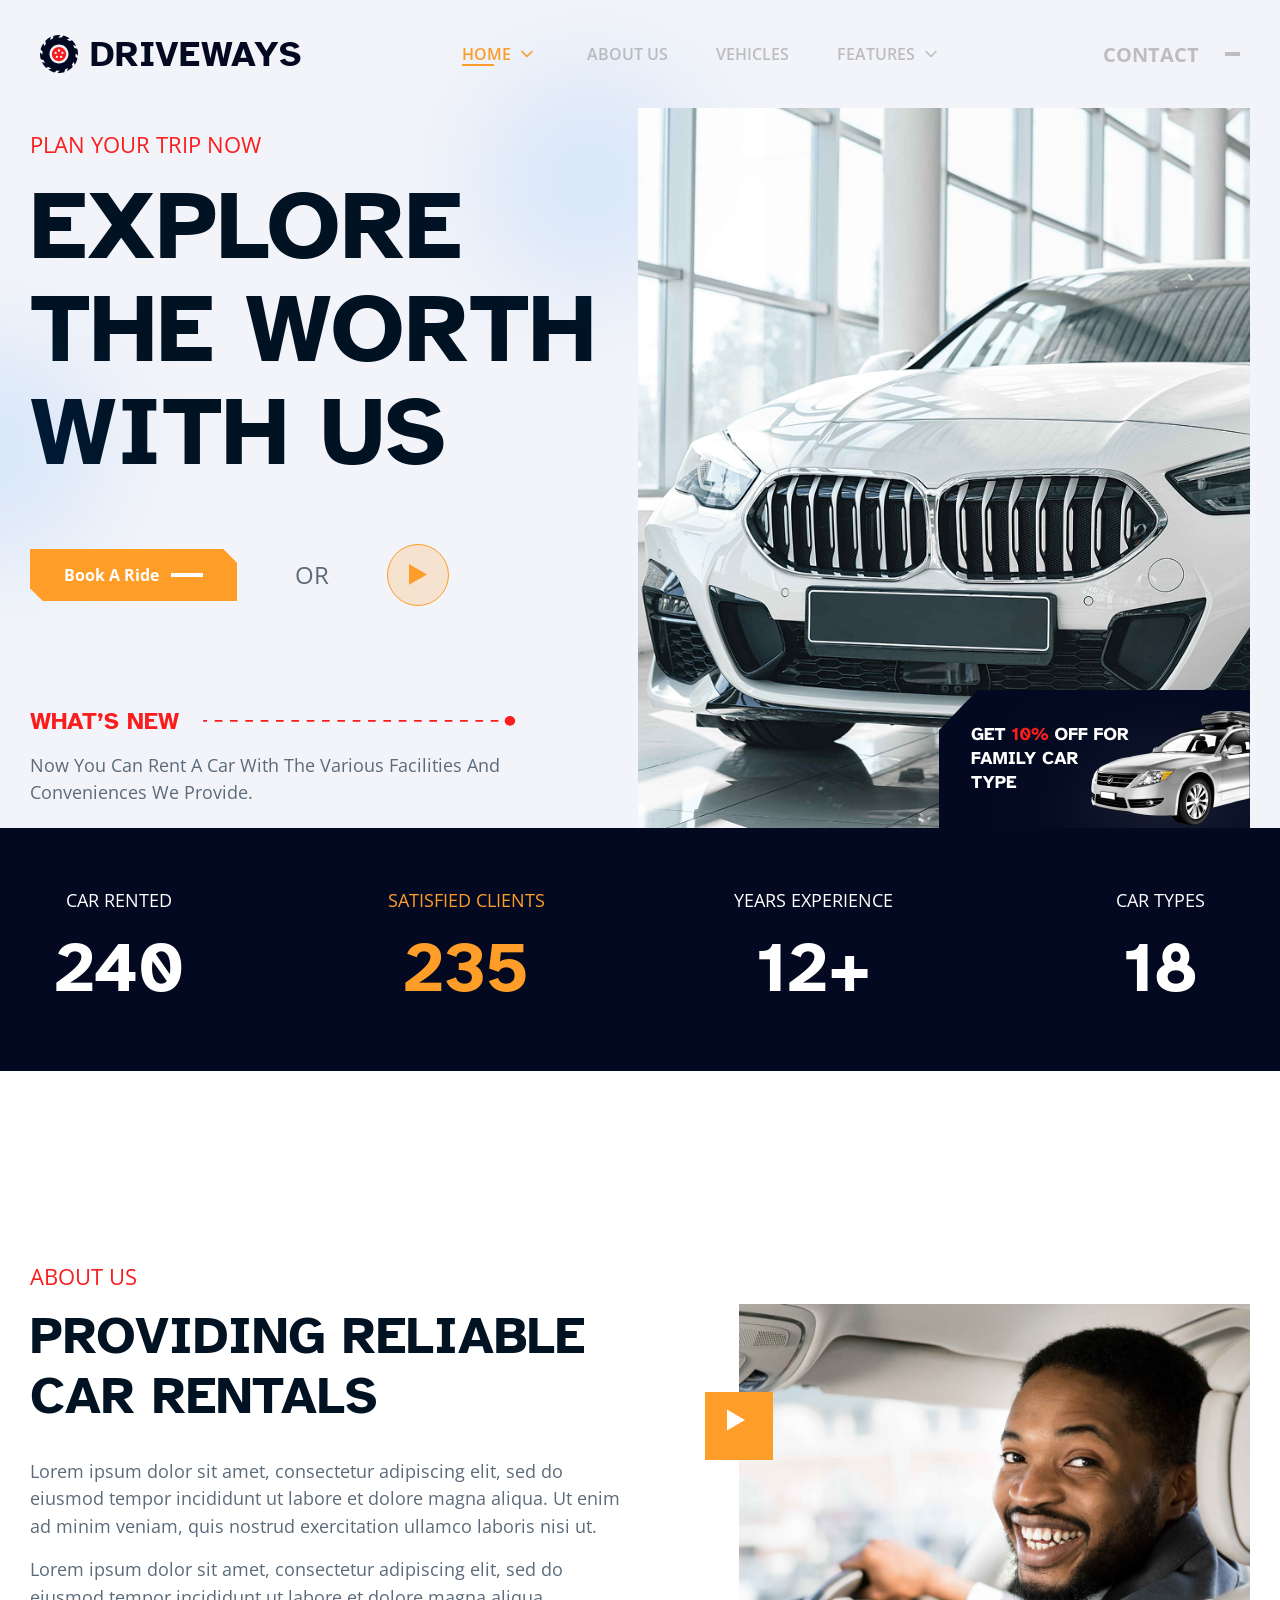
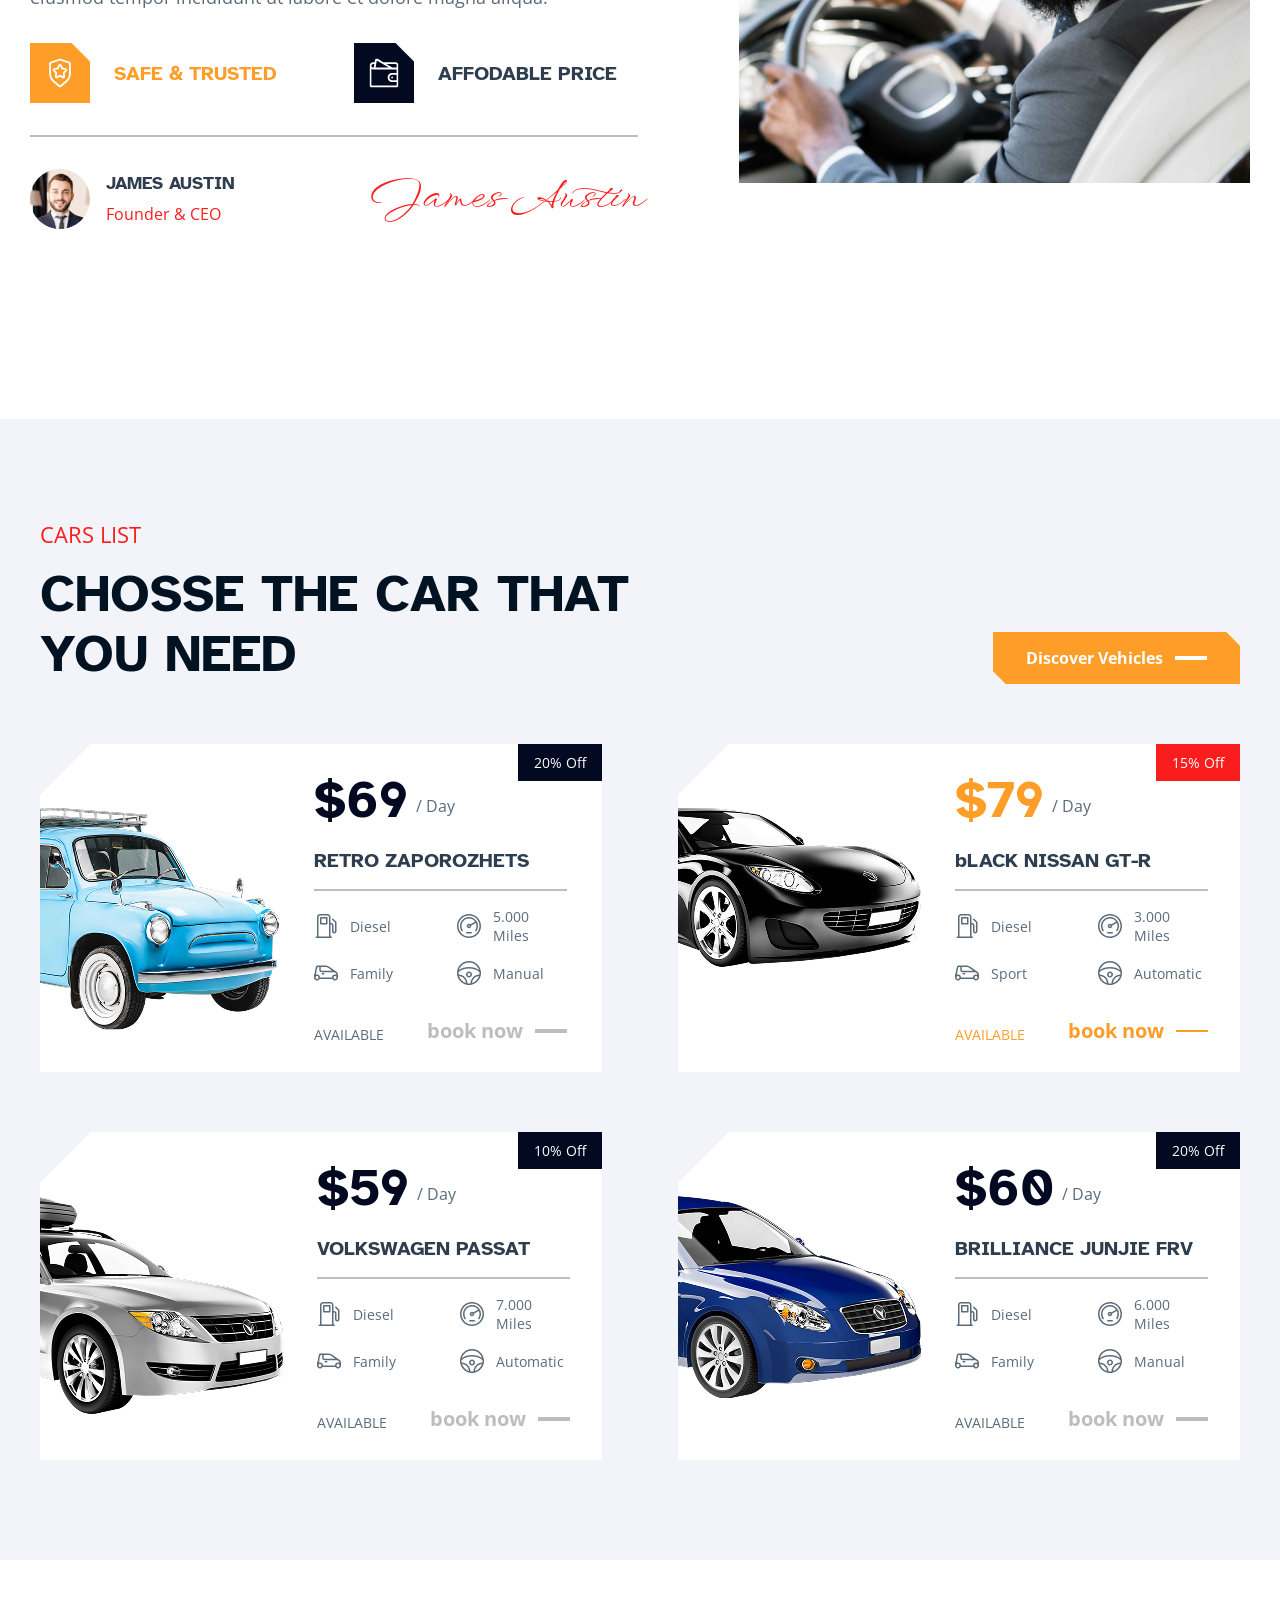
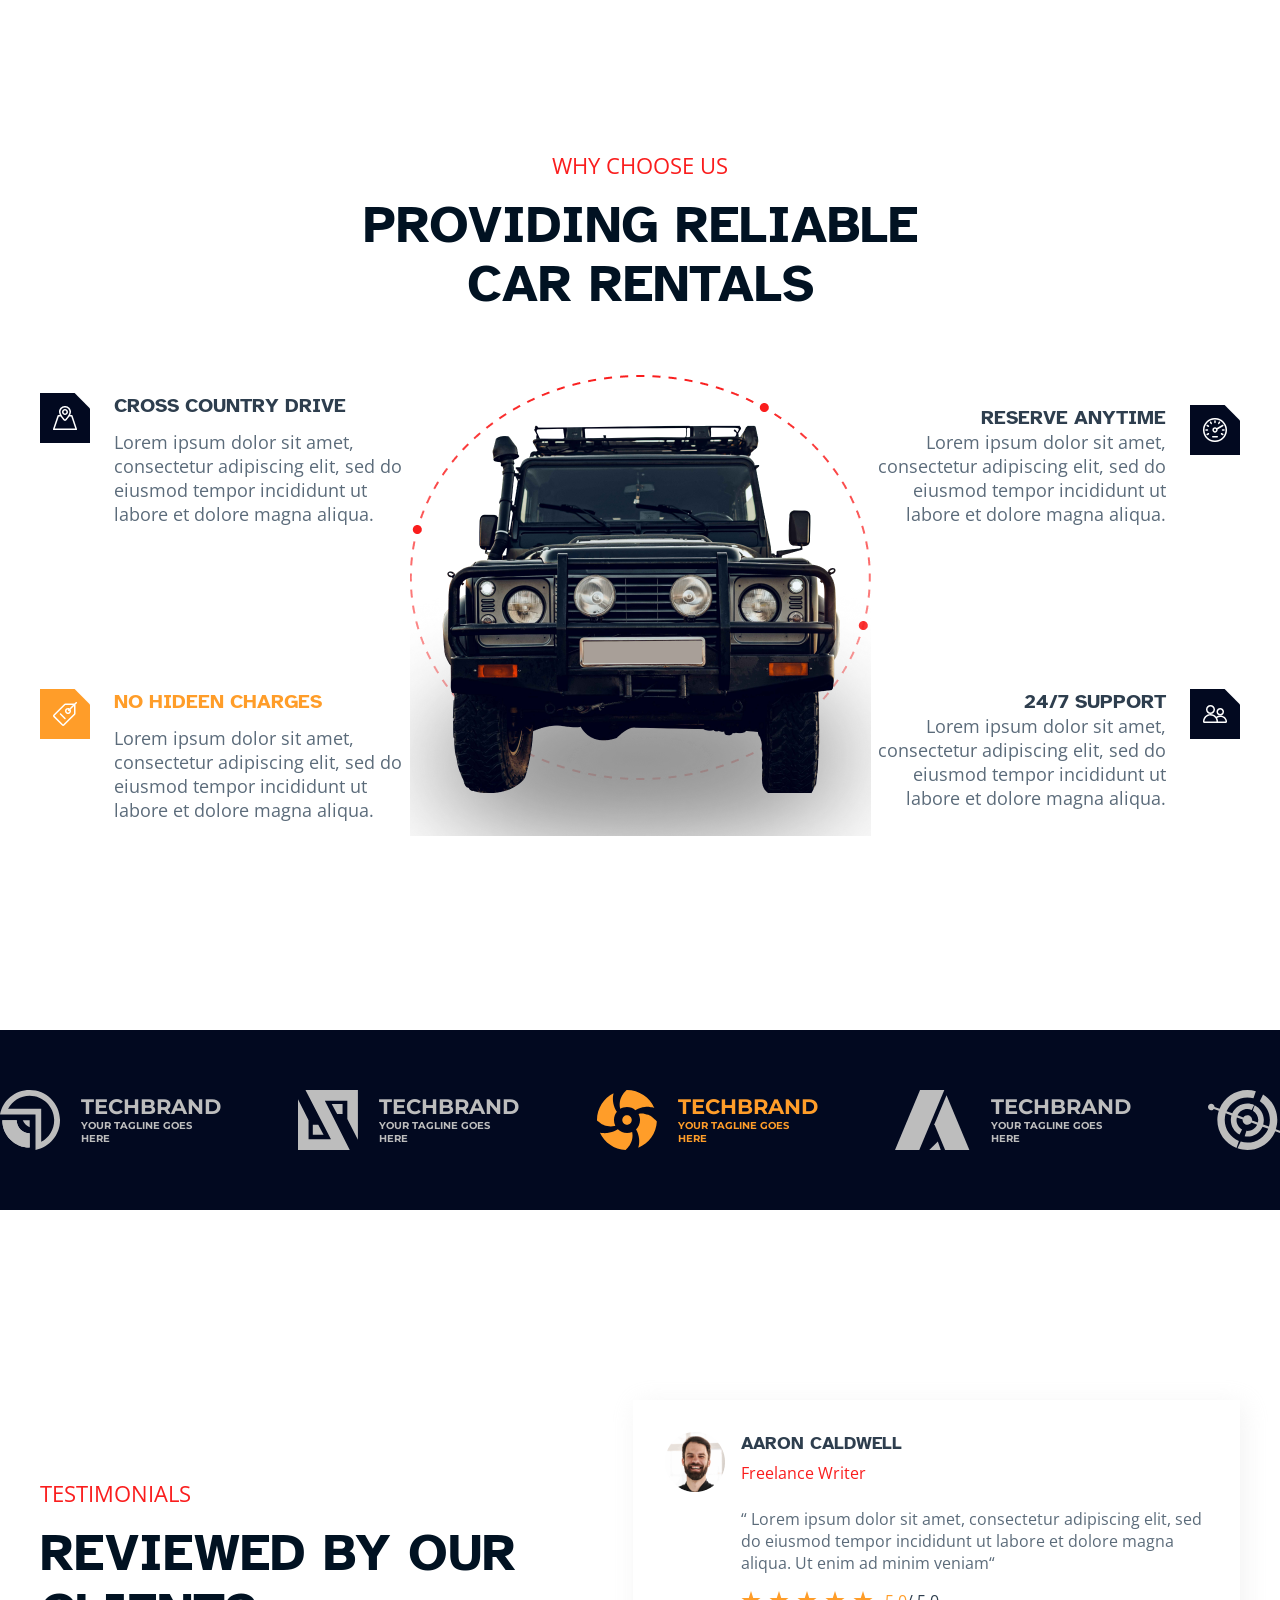
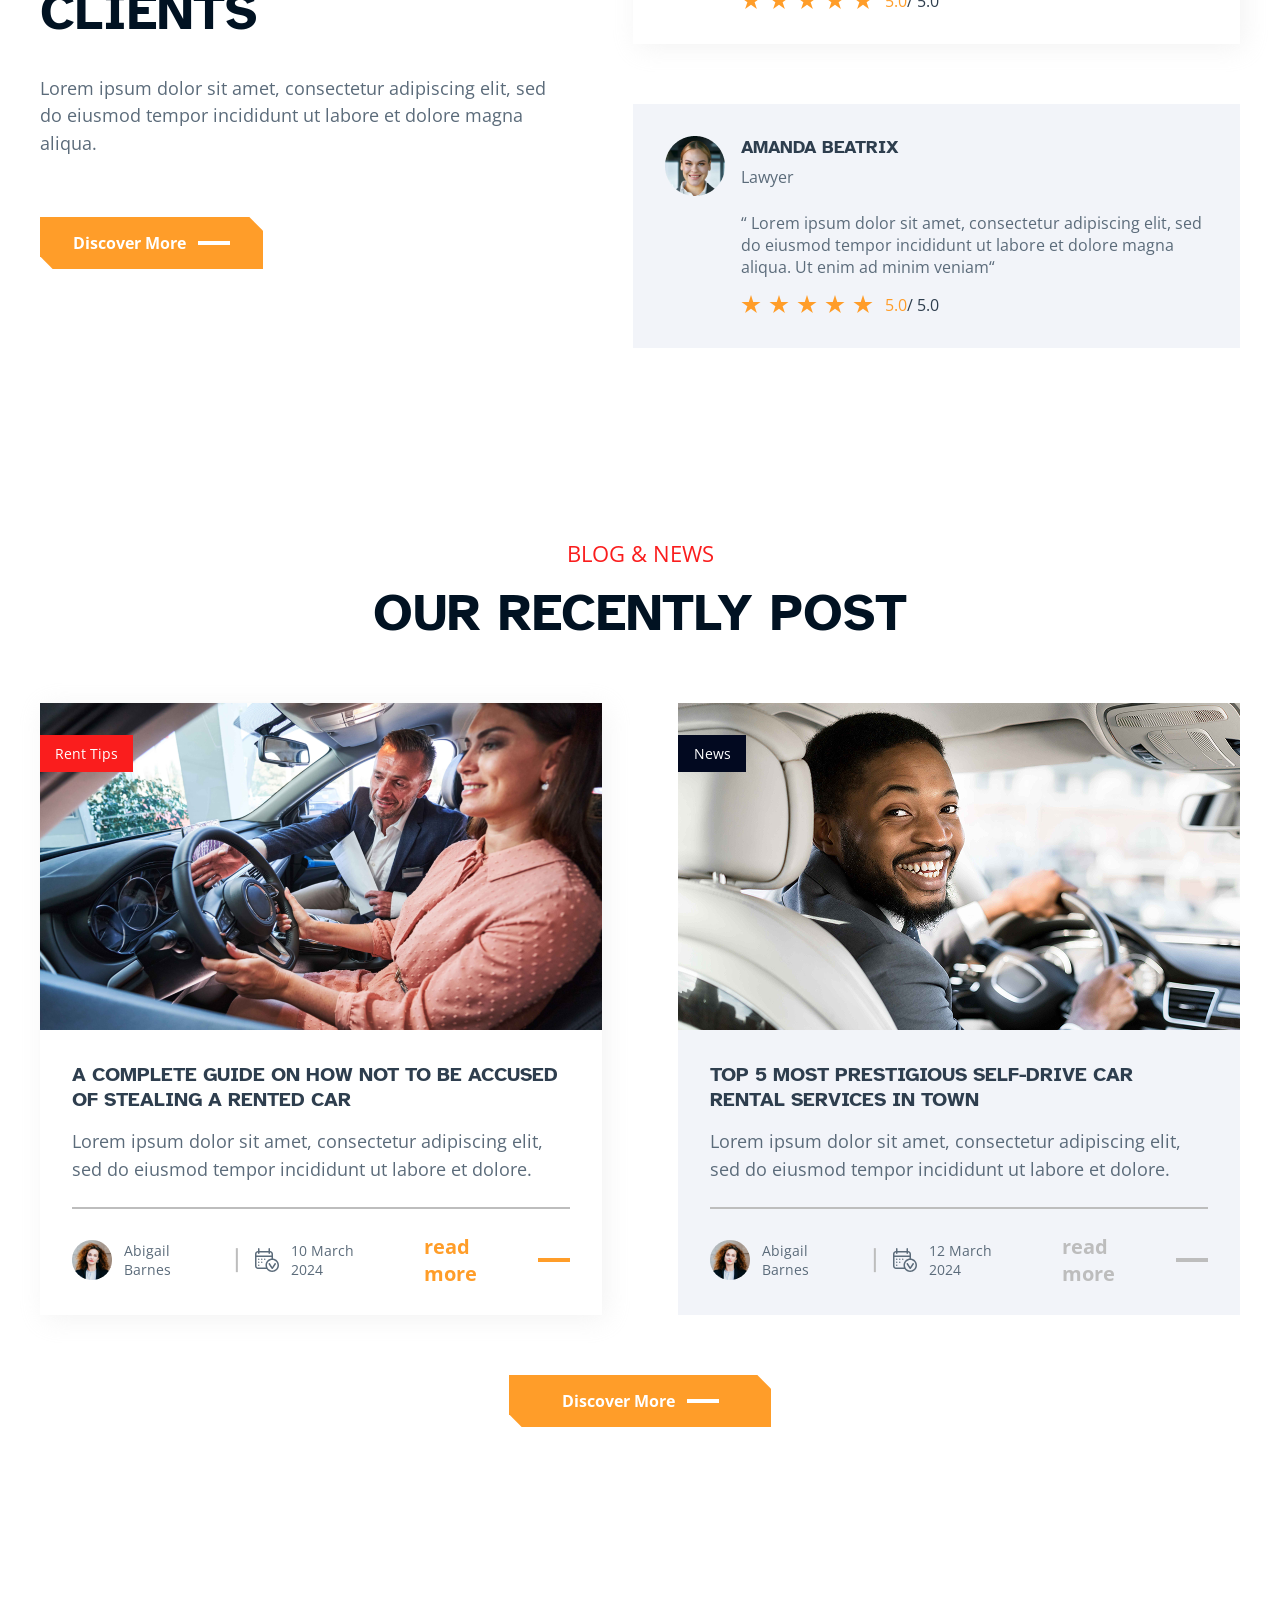
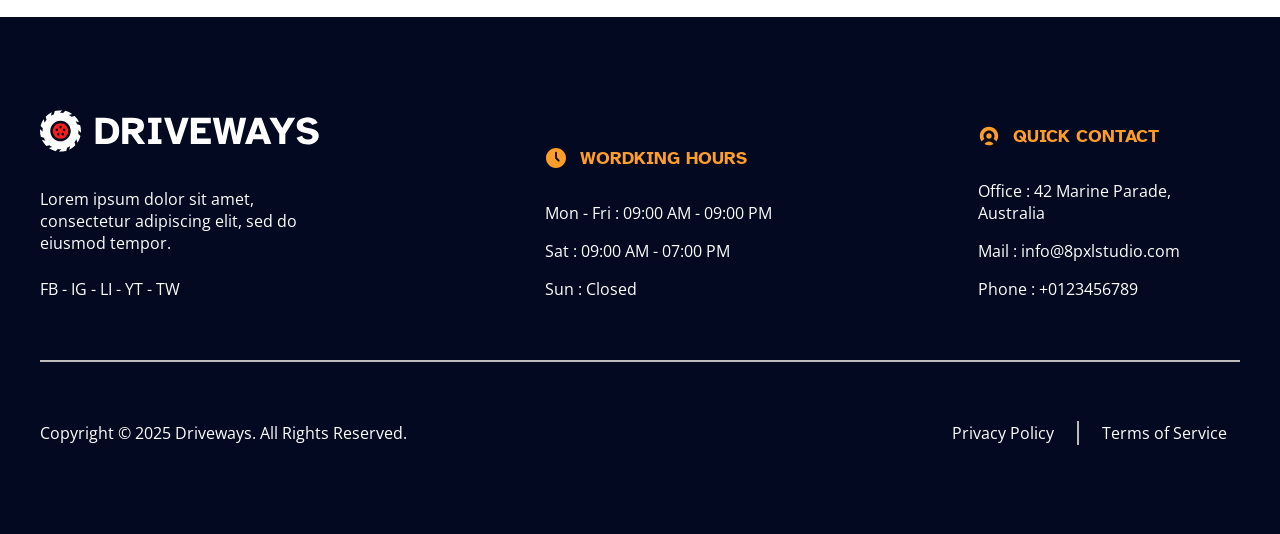
==== index.html @ 28611b96 "1" ====
<!DOCTYPE html>
<html lang="en">

<head>
  <meta charset="UTF-8" />
  <meta name="viewport" content="width=device-width, initial-scale=1.0" />
  <title>Document</title>
  <link rel="stylesheet" href="./style.css" />
  <link rel="preconnect" href="https://fonts.googleapis.com" />
  <link rel="preconnect" href="https://fonts.gstatic.com" crossorigin />
  <link
    href="https://fonts.googleapis.com/css2?family=Atkinson+Hyperlegible:ital,wght@0,400;0,700;1,400;1,700&display=swap"
    rel="stylesheet" />
  <link rel="preconnect" href="https://fonts.googleapis.com" />
  <link rel="preconnect" href="https://fonts.gstatic.com" crossorigin />
  <link href="https://fonts.googleapis.com/css2?family=Open+Sans:ital,wght@0,300..800;1,300..800&display=swap"
    rel="stylesheet" />
  <link rel="preconnect" href="https://fonts.googleapis.com" />
  <link rel="preconnect" href="https://fonts.gstatic.com" crossorigin />
  <link href="https://fonts.googleapis.com/css2?family=WindSong:wght@400;500&display=swap" rel="stylesheet" />
  <link rel="preconnect" href="https://fonts.googleapis.com" />
  <link rel="preconnect" href="https://fonts.gstatic.com" crossorigin />
  <link href="https://fonts.googleapis.com/css2?family=Montserrat:ital,wght@0,100..900;1,100..900&display=swap"
    rel="stylesheet" />
</head>

<body>
  <header>
    <div class="head">
      <img class="me" src="./accets/svg/Medium.svg" alt="" />
      <div class="head--logo">
        <img src="./accets/svg/wheel-color 2.svg" alt="" />
        <p>DRIVEWAYS</p>
      </div>
      <div class="head--home">
        <a href="">HOME <img src="./accets/svg/chevron-down.svg" alt="" />
          <hr>
        </a>
        <a href="">ABOUT US</a>
        <a href="">VEHICLES</a>
        <a href="">FEATURES <img src="./accets/svg/chevron-down(2).svg" alt="" /></a>
      </div>
      <img class="ham" src="./accets/svg/Hamburger Menu (1).svg" alt="" />
      <img class="ham1" src="./accets/svg/Hamburger Menu.svg" alt="" />
      <a class="contact" href="">CONTACT
        <hr />
      </a>
    </div>
    <div class="head--home2">
      <div class="homepage">
        <h1>HOME PAGE</h1>
        <ul>
          <li>HOME PAGE 01</li>
          <li>HOME PAGE 02</li>
        </ul>
      </div>
      <div>
        <h1>ABOUT US</h1>
      </div>
      <div>
        <h1>VEHICLES</h1>
      </div>
      <div>
        <h1>FEATURES</h1>
        <ul>
          <li>TESTIMONIALS</li>
          <li>OUR TEAM</li>
          <li>BLOG</li>
          <li>BLOG DETAIL</li>
          <li>404 PAGE</li>
        </ul>
      </div>
      <div class="btn">
        <div class="left">
          <div class="top"></div>
          <div class="bottom"></div>
        </div>
        <button>
          Contast Us
          <div></div>
        </button>
        <div class="right">
          <div class="top"></div>
          <div class="bottom"></div>
        </div>
      </div>
    </div>
  </header>
  <div class="section--1">
    <div class="section--1--box">
      <div class="section--1--left">
        <div class="b--1"></div>
        <div class="b--2"></div>
        <div class="left--1--above">
          <div class="above--1">
            <h3>PLAN YOUR TRIP NOW</h3>
            <h1>EXPLORE THE WORTH WITH US</h1>
          </div>
          <div class="above--2">
            <div class="btn">
              <div class="left">
                <div class="top"></div>
                <div class="bottom"></div>
              </div>
              <button>
                book a ride
                <div></div>
              </button>
              <div class="right">
                <div class="top"></div>
                <div class="bottom"></div>
              </div>
            </div>
            <p>OR</p>
            <a href=""><img src="./accets/svg/Polygon 2.svg" alt="" /></a>
          </div>
        </div>
        <div class="left--1--below">
          <h4>
            WHAT’S NEW
            <img class="lin" src="./accets/svg/Line 39.svg" alt="" />
            <img class="li" src="./accets/svg/Line 39 (1).svg" alt="" />
          </h4>
          <p>
            Now You Can Rent A Car With The Various Facilities And
            Conveniences We Provide.
          </p>
        </div>
      </div>
      <div class="section--1--right">
        <img src="./accets/img/Image (13).png" alt="" />
        <img src="./accets/img/radiator-grille-of-a-new-luxury-car-2023-11-27-05-23-14-utc 1.png" alt="" />
        <img src="./accets/img/Promo (3).png" alt="" />
      </div>
    </div>
  </div>
  <div class="section--2">
    <div class="section--1--box">
      <div class="section--2--letter">
        <p>CAR RENTED</p>
        <h2>240</h2>
      </div>
      <div class="section--2--letter">
        <p>SATISFIED CLIENTS</p>
        <h2>235</h2>
      </div>
      <div class="section--2--letter">
        <p>YEARS EXPERIENCE</p>
        <h2>12+</h2>
      </div>
      <div class="section--2--letter">
        <p>CAR TYPES</p>
        <h2>18</h2>
      </div>
    </div>
  </div>
  <div class="section--3">
    <div class="section--3--box">
      <div class="section--3--left">
        <div class="left--3--1">
          <p>ABOUT US</p>
          <h3>PROVIDING RELIABLE CAR RENTALS</h3>
        </div>
        <div class="left--3--2">
          <p>
            Lorem ipsum dolor sit amet, consectetur adipiscing elit, sed do
            eiusmod tempor incididunt ut labore et dolore magna aliqua. Ut
            enim ad minim veniam, quis nostrud exercitation ullamco laboris
            nisi ut.
          </p>
          <p>
            Lorem ipsum dolor sit amet, consectetur adipiscing elit, sed do
            eiusmod tempor incididunt ut labore et dolore magna aliqua.
          </p>
        </div>
        <div class="left--3--3">
          <div class="left--3--above">
            <div class="above--3 safe">
              <img src="./accets/svg/Icon (7).svg" alt="" />
              <p>SAFE & TRUSTED</p>
            </div>
            <div class="above--3 affo">
              <img src="./accets/svg/Icon (6).svg" alt="" />
              <p>AFFODABLE PRICE</p>
            </div>
          </div>
          <hr />
          <div class="left--3--below">
            <div class="below--3--left">
              <img src="./accets/img/Mask group (1).png" alt="" />
              <div class="below--3--box">
                <h5>JAMES AUSTIN</h5>
                <p>Founder & CEO</p>
              </div>
            </div>
            <p>James Austin</p>
          </div>
        </div>
      </div>
      <div class="section--3--right">
        <div class="right--3--box">
          <img src="./accets/svg/Play.svg" alt="" />
        </div>
        <img class="img--3--1" src="./accets/img/Image (14).png" alt="" />
        <img class="box--3--img" src="./accets/img/Image (2).png" alt="" />
      </div>
    </div>
  </div>
  <div class="section--4">
    <div class="section--4--box">
      <div class="section--4--letter">
        <div class="letter--4">
          <p>CARS LIST</p>
          <h3>CHOSSE THE CAR THAT YOU NEED</h3>
        </div>
        <div class="btn">
          <div class="left">
            <div class="top"></div>
            <div class="bottom"></div>
          </div>
          <button>
            Discover Vehicles
            <div></div>
          </button>
          <div class="right">
            <div class="top"></div>
            <div class="bottom"></div>
          </div>
        </div>
      </div>
      <div class="section--4--card">
        <div class="card--4">
          <div class="card--box">
            <p>20% Off</p>
          </div>
          <div class="card--4--left">
            <img src="./accets/img/blue-retro-car-isolated-on-white-2023-11-27-05-05-19-utc 3.png" alt="" />
          </div>
          <div class="card--4--right">
            <div class="right--4--box">
              <div class="right--4--1">
                <div class="right--4--mo">
                  <h2>$69</h2>
                  <p>/ Day</p>
                </div>
                <h5>RETRO ZAPOROZHETS</h5>
              </div>
              <hr />
              <div class="right--4--2">
                <p>
                  <img src="./accets/svg/gas-station-outlined.svg" alt="" />Diesel
                </p>
                <p>
                  <img src="./accets/svg/tachometer-outlined.svg" alt="" />5.000 Miles
                </p>
                <p>
                  <img src="./accets/svg/smartcar-outlined.svg" alt="" />Family
                </p>
                <p>
                  <img src="./accets/svg/hand-controls-outlined.svg" alt="" />Manual
                </p>
              </div>
            </div>
            <div class="right--4--let">
              <p>AVAILABLE</p>
              <h5>
                book now
                <hr />
              </h5>
            </div>
          </div>
          <div class="top-filter"></div>
        </div>
        <div class="card--4">
          <div class="card--box" style="background-color: #fa1d1d">
            <p style="color: #ffffff">15% Off</p>
          </div>
          <div class="card--4--left">
            <img src="./accets/img/sport-car-2023-11-27-05-02-16-utc 3.png" alt="" />
          </div>
          <div class="card--4--right">
            <div class="right--4--box">
              <div class="right--4--1">
                <div class="right--4--mo">
                  <h2 style="color: #ff9d29">$79</h2>
                  <p>/ Day</p>
                </div>
                <h5>bLACK NISSAN GT-R</h5>
              </div>
              <hr />
              <div class="right--4--2">
                <p>
                  <img src="./accets/svg/gas-station-outlined.svg" alt="" />Diesel
                </p>
                <p>
                  <img src="./accets/svg/tachometer-outlined.svg" alt="" />3.000 Miles
                </p>
                <p>
                  <img src="./accets/svg/smartcar-outlined.svg" alt="" />Sport
                </p>
                <p>
                  <img src="./accets/svg/hand-controls-outlined.svg" alt="" />Automatic
                </p>
              </div>
            </div>
            <div class="right--4--let">
              <p style="color: #ff9d29">AVAILABLE</p>
              <h5 style="color: #ff9d29">
                book now
                <hr style="border: 1px solid #ff9d29" />
              </h5>
            </div>
          </div>
          <div class="top-filter"></div>
        </div>
        <div class="card--4">
          <div class="card--box">
            <p>10% Off</p>
          </div>
          <div class="card--4--left">
            <img src="./accets/img/studio-shot-of-three-dimensional-white-sedan-famil-2023-11-27-05-12-14-utc 4.png"
              alt="" />
          </div>
          <div class="card--4--right">
            <div class="right--4--box">
              <div class="right--4--1">
                <div class="right--4--mo">
                  <h2>$59</h2>
                  <p>/ Day</p>
                </div>
                <h5>VOLKSWAGEN PASSAT</h5>
              </div>
              <hr />
              <div class="right--4--2">
                <p>
                  <img src="./accets/svg/gas-station-outlined.svg" alt="" />Diesel
                </p>
                <p>
                  <img src="./accets/svg/tachometer-outlined.svg" alt="" />7.000 Miles
                </p>
                <p>
                  <img src="./accets/svg/smartcar-outlined.svg" alt="" />Family
                </p>
                <p>
                  <img src="./accets/svg/hand-controls-outlined.svg" alt="" />Automatic
                </p>
              </div>
            </div>
            <div class="right--4--let">
              <p>AVAILABLE</p>
              <h5>
                book now
                <hr />
              </h5>
            </div>
          </div>
          <div class="top-filter"></div>
        </div>
        <div class="card--4">
          <div class="card--box">
            <p>20% Off</p>
          </div>
          <div class="card--4--left">
            <img src="./accets/img/blue-car-2023-11-27-04-55-53-utc 1.png" alt="" />
          </div>
          <div class="card--4--right">
            <div class="right--4--box">
              <div class="right--4--1">
                <div class="right--4--mo">
                  <h2>$60</h2>
                  <p>/ Day</p>
                </div>
                <h5>BRILLIANCE JUNJIE FRV</h5>
              </div>
              <hr />
              <div class="right--4--2">
                <p>
                  <img src="./accets/svg/gas-station-outlined.svg" alt="" />Diesel
                </p>
                <p>
                  <img src="./accets/svg/tachometer-outlined.svg" alt="" />6.000 Miles
                </p>
                <p>
                  <img src="./accets/svg/smartcar-outlined.svg" alt="" />Family
                </p>
                <p>
                  <img src="./accets/svg/hand-controls-outlined.svg" alt="" />Manual
                </p>
              </div>
            </div>
            <div class="right--4--let">
              <p>AVAILABLE</p>
              <h5>
                book now
                <hr />
              </h5>
            </div>
          </div>
          <div class="top-filter"></div>
        </div>

      </div>
    </div>
  </div>
  <div class="section--5">
    <div class="section--5--box">
      <div class="section--5--letter">
        <h4>WHY CHOOSE US</h4>
        <h3>PROVIDING RELIABLE CAR RENTALS</h3>
      </div>
      <div class="section--5--content">
        <div class="section--5--left">
          <div class="left--5--1">
            <img src="./accets/svg/Icon (8).svg" alt="" />
            <div class="left--5--letter">
              <h5>CROSS COUNTRY DRIVE</h5>
              <p>
                Lorem ipsum dolor sit amet, consectetur adipiscing elit, sed
                do eiusmod tempor incididunt ut labore et dolore magna aliqua.
              </p>
            </div>
          </div>
          <div class="left--5--2">
            <img src="./accets/svg/Icon (9).svg" alt="" />
            <div class="left--5--letter">
              <h5>NO HIDEEN CHARGES</h5>
              <p>
                Lorem ipsum dolor sit amet, consectetur adipiscing elit, sed
                do eiusmod tempor incididunt ut labore et dolore magna aliqua.
              </p>
            </div>
          </div>
        </div>
        <div class="section--5--img">
          <img src="./accets/img/Image (9).png" alt="" />
        </div>
        <div class="section--5--right">
          <div class="right--5--1">
            <div class="left--5--letter">
              <h5>RESERVE ANYTIME</h5>
              <p>
                Lorem ipsum dolor sit amet, consectetur adipiscing elit, sed
                do eiusmod tempor incididunt ut labore et dolore magna aliqua.
              </p>
            </div>
            <img src="./accets/svg/Icon (10).svg" alt="" />
          </div>
          <div class="right--5--2">
            <div class="left--5--letter">
              <h5>24/7 SUPPORT</h5>
              <p>
                Lorem ipsum dolor sit amet, consectetur adipiscing elit, sed
                do eiusmod tempor incididunt ut labore et dolore magna aliqua.
              </p>
            </div>
            <img src="./accets/svg/Icon (11).svg" alt="" />
          </div>
        </div>
      </div>
    </div>
  </div>
  <div class="section--6">
    <div class="section--6--box">
      <div class="box--6--letter">
        <img src="./accets/svg/XMLID_64_.svg" alt="" />
        <div class="letter--6">
          <h5>TECHBRAND</h5>
          <p>YOUR TAGLINE GOES HERE</p>
        </div>
      </div>
      <div class="box--6--letter">
        <img src="./accets/svg/XMLID_82_.svg" alt="" />
        <div class="letter--6">
          <h5>TECHBRAND</h5>
          <p>YOUR TAGLINE GOES HERE</p>
        </div>
      </div>
      <div class="box--6--letter">
        <img src="./accets/svg/XMLID_32_.svg" alt="" />
        <div class="letter--6">
          <h5 style="color: #ff9d29">TECHBRAND</h5>
          <p style="color: #ff9d29">YOUR TAGLINE GOES HERE</p>
        </div>
      </div>
      <div class="box--6--letter">
        <img src="./accets/svg/XMLID_9_.svg" alt="" />
        <div class="letter--6">
          <h5>TECHBRAND</h5>
          <p>YOUR TAGLINE GOES HERE</p>
        </div>
      </div>
      <div class="box--6--letter">
        <img src="./accets/svg/XMLID_48_.svg" alt="" />
        <div class="letter--6">
          <h5>TECHBRAND</h5>
          <p>YOUR TAGLINE GOES HERE</p>
        </div>
      </div>
    </div>
  </div>
  <div class="section--7">
    <div class="section--7--box">
      <div class="section--7--left">
        <div class="left--7--letter">
          <div class="left--7--1">
            <h5>TESTIMONIALS</h5>
            <h1>REVIEWED BY OUR CLIENTS</h1>
          </div>
          <p>
            Lorem ipsum dolor sit amet, consectetur adipiscing elit, sed do
            eiusmod tempor incididunt ut labore et dolore magna aliqua.
          </p>
        </div>
        <div class="btn">
          <div class="left">
            <div class="top"></div>
            <div class="bottom"></div>
          </div>
          <button>
            Discover more
            <div></div>
          </button>
          <div class="right">
            <div class="top"></div>
            <div class="bottom"></div>
          </div>
        </div>
      </div>
      <div class="section--7--right">
        <div class="right--7--box">
          <div class="box--7--1">
            <img src="./accets/img/Mask group (2).png" alt="" />
            <div class="box--7--letter">
              <h4>AARON CALDWELL</h4>
              <h5>Freelance Writer</h5>
            </div>
          </div>
          <div class="box--7--2">
            <p>
              “ Lorem ipsum dolor sit amet, consectetur adipiscing elit, sed
              do eiusmod tempor incididunt ut labore et dolore magna aliqua.
              Ut enim ad minim veniam“
            </p>
            <div class="box--7--so">
              <img src="./accets/svg/Stars.svg" alt="" />
              <p>5.0</p>
              <p>/ 5.0</p>
            </div>
          </div>
        </div>
        <div class="right--7--box">
          <div class="box--7--1">
            <img src="./accets/img/Image (10).png" alt="" />
            <div class="box--7--letter">
              <h4>AMANDA BEATRIX</h4>
              <h5 style="color: #5b6b7a">Lawyer</h5>
            </div>
          </div>
          <div class="box--7--2">
            <p>
              “ Lorem ipsum dolor sit amet, consectetur adipiscing elit, sed
              do eiusmod tempor incididunt ut labore et dolore magna aliqua.
              Ut enim ad minim veniam“
            </p>
            <div class="box--7--so">
              <img src="./accets/svg/Stars.svg" alt="" />
              <p>5.0</p>
              <p>/ 5.0</p>
            </div>
          </div>
        </div>
      </div>
    </div>
  </div>
  <div class="section--8">
    <div class="section--8--box">
      <div class="section--8--letter">
        <h4>BLOG & NEWS</h4>
        <h3>OUR RECENTLY POST</h3>
      </div>
      <div class="section--8--content">
        <div class="content--8">
          <div class="content--8--box">
            <p>Rent Tips</p>
          </div>
          <img class="content--8--im" src="./accets/img/Mask group (4).png" alt="" />
          <img class="content--8--img" src="./accets/img/Mask group (3).png" alt="" />
          <div class="content--8--letter">
            <div class="letter--8--1">
              <h5>
                A COMPLETE GUIDE ON HOW NOT TO BE ACCUSED OF STEALING A RENTED
                CAR
              </h5>
              <p>
                Lorem ipsum dolor sit amet, consectetur adipiscing elit, sed
                do eiusmod tempor incididunt ut labore et dolore.
              </p>
            </div>
            <hr />
            <div class="letter--8--2">
              <div class="left--8--box">
                <p>
                  <img src="./accets/img/Image (11).png" alt="" />Abigail
                  Barnes
                </p>
                <hr />
                <p>
                  <img src="./accets/svg/confirm-booking-outlined.svg" alt="" />10 March 2024
                </p>
              </div>
              <h5>
                read more
                <hr class="read" />
              </h5>
            </div>
          </div>
        </div>
        <div class="content--8">
          <div class="content--8--box">
            <p>News</p>
          </div>
          <img class="content--8--im" src="./accets/img/Image (15).png" alt="" />
          <img class="content--8--img"
            src="./accets/img/young-afro-businessman-at-driver-39-s-seat-smilin-2023-11-27-05-28-59-utc 2.png" alt="" />
          <div class="content--8--letter">
            <div class="letter--8--1">
              <h5>
                TOP 5 MOST PRESTIGIOUS SELF-DRIVE CAR RENTAL SERVICES IN TOWN
              </h5>
              <p>
                Lorem ipsum dolor sit amet, consectetur adipiscing elit, sed
                do eiusmod tempor incididunt ut labore et dolore.
              </p>
            </div>
            <hr />
            <div class="letter--8--2">
              <div class="left--8--box">
                <p>
                  <img src="./accets/img/Image (11).png" alt="" />Abigail
                  Barnes
                </p>
                <hr />
                <p>
                  <img src="./accets/svg/confirm-booking-outlined.svg" alt="" />12 March 2024
                </p>
              </div>
              <h5 style="color: #bdbdbd">
                read more
                <hr class="read" style="border: 2px solid #bdbdbd" />
              </h5>
            </div>
          </div>
        </div>
      </div>
      <div class="btn">
        <div class="left">
          <div class="top"></div>
          <div class="bottom"></div>
        </div>
        <button>
          Discover more
          <div></div>
        </button>
        <div class="right">
          <div class="top"></div>
          <div class="bottom"></div>
        </div>
      </div>
    </div>
  </div>
  <footer>
    <div class="foot--box">
      <div class="foot--box--1">
        <div class="foot--box--a">
          <img src="./accets/svg/Large.svg" alt="" />
          <p>
            Lorem ipsum dolor sit amet, consectetur adipiscing elit, sed do
            eiusmod tempor.
          </p>
          <p>FB - IG - LI - YT - TW</p>
        </div>
        <div class="foot--box--b">
          <h3><img src="./accets/svg/Hours.svg" alt="" />WORDKING HOURS</h3>
          <div class="foot--b">
            <p>Mon - Fri : 09:00 AM - 09:00 PM</p>
            <p>Sat : 09:00 AM - 07:00 PM</p>
            <p>Sun : Closed</p>
          </div>
        </div>
        <div class="foot--box--b" style="width: 100%; max-width: 263px">
          <h3><img src="./accets/svg/Person.svg" alt="" />QUICK CONTACT</h3>
          <div class="foot--b">
            <p>Office : 42 Marine Parade, Australia</p>
            <p>Mail : info@8pxlstudio.com</p>
            <p>Phone : +0123456789</p>
          </div>
        </div>
      </div>
      <hr />
      <div class="foot--box--2">
        <p>Copyright © 2025 Driveways. All Rights Reserved.</p>
        <div class="foot--2--box">
          <p>Privacy Policy</p>
          <hr />
          <p>Terms of Service</p>
        </div>
      </div>
    </div>
  </footer>
  <script>
    const menuBtn1 = document.querySelector(".ham");
    const menuBtn2 = document.querySelector(".ham1");
    const head = document.querySelector(".head");

    menuBtn1.addEventListener("click", function () {
      document.querySelector(".head--home2").classList.add("active");
      document.querySelector("header").classList.add("opened");
    });

    menuBtn2.addEventListener("click", function () {
      document.querySelector(".head--home2").classList.remove("active");
      document.querySelector("header").classList.remove("opened");
    });
  </script>
</body>

</html>
---- style.css ----
* {
    margin: 0;
    padding: 0;
    box-sizing: border-box;
}

body {
    header {
        width: 100%;
        align-items: center;
        display: flex;
        padding: 32px 30px;
        background-color: #f2f4f9;

        .head {
            max-width: 1200px;
            width: 100%;
            margin: auto;
            display: flex;
            align-items: center;
            justify-content: space-between;

            .me {
                display: none;
            }

            .head--logo {
                display: flex;
                align-items: center;
                gap: 12px;

                img {
                    width: 38px;
                    height: 38px;
                }

                p {
                    font-family: 'Atkinson Hyperlegible';
                    font-weight: 700;
                    font-size: 36px;
                    color: #020920;
                }
            }

            .head--home {
                display: flex;
                align-items: center;
                gap: 48px;

                a {
                    text-decoration: none;
                    color: #BDBDBD;
                    font-family: 'Open Sans';
                    font-weight: 600;
                    font-size: 16px;
                }

                a:nth-of-type(1) {
                    color: #FF9D29;
                    display: flex;
                    align-items: center;
                    gap: 4px;
                    position: relative;
                    bottom: 0;

                    hr {
                        position: absolute;
                        width: 32px;
                        bottom: 0;
                        border: 0.1px solid #FF9D29;
                    }
                }

                a:nth-of-type(4) {
                    display: flex;
                    align-items: center;
                    gap: 4px;
                }


            }

            .ham {
                display: none;
            }

            .displayNone {
                display: none;
            }

            .displayBlock {
                display: block;
            }

            .ham1 {
                display: none;
            }

            .contact {
                font-family: 'Open Sans';
                font-weight: 700;
                font-size: 20px;
                color: #BDBDBD;
                text-decoration: none;
                display: flex;
                max-width: 137px;
                width: 100%;
                align-items: center;

                hr {
                    border: 2px solid #BDBDBD;
                    width: 16px;
                    height: 0px;
                    margin-left: 26px;
                }
            }

        }

        .head--home2 {
            flex-wrap: wrap;
            gap: 60px;
            display: none;
            max-width: 624px;
            width: 100%;
            margin: 96px auto 0 auto;

            .homepage {
                h1 {
                    font-family: 'Atkinson Hyperlegible';
                    font-style: normal;
                    font-weight: 700;
                    font-size: 24px;
                    line-height: 125%;
                    text-transform: uppercase;
                    color: #FA1D1D;
                }

                ul {
                    li:last-child {
                        color: #FF9D29;


                    }
                }
            }

            div {
                width: 100%;

                h1 {
                    font-family: 'Atkinson Hyperlegible';
                    font-style: normal;
                    font-weight: 700;
                    font-size: 24px;
                    line-height: 125%;
                    text-transform: uppercase;
                    color: #BDBDBD;
                    margin-bottom: 24px;
                }

                ul {
                    list-style: none;
                    display: flex;
                    flex-wrap: wrap;
                    gap: 32px;

                    li {
                        width: 100%;
                        font-family: 'Open Sans';
                        font-style: normal;
                        font-weight: 600;
                        font-size: 18px;
                        line-height: 121%;
                        text-transform: uppercase;
                        color: #BDBDBD;
                    }
                }
            }

            .btn {
                display: flex;
                overflow: hidden;

                .left {
                    width: 23px;
                    position: relative;

                    .top {
                        height: calc(100% - 23px);
                        background: #FF9D29;
                    }

                    .bottom {
                        width: 50px;
                        height: 50px;
                        background: #FF9D29;
                        position: absolute;
                        translate: 0 37px;
                        rotate: 45deg;
                        bottom: 43px;
                    }
                }

                button {
                    margin: auto;
                    display: flex;
                    align-items: center;
                    justify-content: center;
                    gap: 12px;
                    font-family: 'Open Sans';
                    font-style: normal;
                    font-weight: 700;
                    font-size: 20px;
                    line-height: 27px;
                    text-align: center;
                    text-transform: capitalize;
                    color: #FFFFFF;
                    width: 100%;
                    height: 67px;
                    background: #FF9D29;
                    border: none;
                    position: relative;
                    z-index: 2;

                    div {
                        width: 32px;
                        height: 0px;
                        border: 2px solid #FFFFFF;
                    }
                }

                .right {
                    width: 23px;
                    position: relative;

                    .top {
                        position: absolute;
                        height: 50px;
                        width: 50px;
                        background: #FF9D29;
                        rotate: 45deg;
                        translate: -25px 10px;
                        top: 0;
                    }

                    .bottom {
                        margin-top: 23px;
                        height: calc(100% - 23px);
                        background: #FF9D29;
                    }
                }
            }
        }
    }

    .section--1 {
        width: 100%;
        background-color: #f2f4f9;
        padding-inline: 30px;

        .section--1--box {
            max-width: 1440px;
            width: 100%;
            margin: auto;
            display: flex;
            align-items: center;
            justify-content: flex-end;
            gap: 15px;

            .section--1--left {
                max-width: 593px;
                width: 100%;
                display: flex;
                flex-direction: column;
                gap: 100px;

                .b--1 {

                    width: 90px;
                    height: 90px;
                    border-radius: 50%;
                    background: transparent;
                    position: absolute;
                    left: calc(50% - 450px);
                    top: 20%;
                    transform: translate(-50%, -50%);

                    box-shadow:
                        400px 0px 120px 60px rgba(0, 123, 255, 0.12);
                }

                .b--2 {
                    width: 90px;
                    height: 90px;
                    border-radius: 50%;
                    background: transparent;
                    position: absolute;
                    left: calc(50% - 1050px);
                    top: 50%;
                    transform: translate(-50%, -50%);

                    box-shadow:
                        400px 0px 120px 60px rgba(0, 123, 255, 0.12);
                }

                .left--1--above {
                    display: flex;
                    flex-direction: column;
                    gap: 60px;

                    .above--1 {
                        display: flex;
                        flex-direction: column;
                        gap: 16px;

                        h3 {
                            font-family: 'Open Sans';
                            font-weight: 400;
                            font-size: 22px;
                            color: #FA1D1D;
                        }

                        h1 {
                            font-family: 'Atkinson Hyperlegible';
                            font-weight: 700;
                            font-size: 98px;
                            color: #011222;
                            line-height: 105%;

                        }
                    }

                    .above--2 {
                        display: flex;
                        align-items: center;
                        width: 100%;
                        max-width: 419px;
                        justify-content: space-between;

                        .btn {
                            display: flex;
                            overflow: hidden;
                            width: 100%;
                            max-width: 207px;

                            .left {
                                width: 16px;
                                position: relative;

                                .top {
                                    height: calc(100% - 16px);
                                    background: #FF9D29;
                                }

                                .bottom {
                                    width: 50px;
                                    height: 50px;
                                    background: #FF9D29;
                                    position: absolute;
                                    translate: 0 45px;
                                    rotate: 45deg;
                                    bottom: 43px;
                                }
                            }

                            button {
                                margin: auto;
                                display: flex;
                                align-items: center;
                                justify-content: center;
                                gap: 12px;
                                font-family: 'Open Sans';
                                font-style: normal;
                                font-weight: 700;
                                font-size: 16px;
                                line-height: 22px;
                                text-align: center;
                                text-transform: capitalize;
                                color: #FFFFFF;
                                width: 100%;
                                height: 52px;
                                background: #FF9D29;
                                border: none;
                                position: relative;
                                z-index: 2;

                                div {
                                    width: 32px;
                                    height: 0px;
                                    border: 2px solid #FFFFFF;
                                }
                            }

                            .right {
                                width: 16px;
                                position: relative;

                                .top {
                                    position: absolute;
                                    height: 50px;
                                    width: 50px;
                                    background: #FF9D29;
                                    rotate: 45deg;
                                    translate: -25px 10px;
                                    top: 0;
                                }

                                .bottom {
                                    margin-top: 16px;
                                    height: calc(100% - 16px);
                                    background: #FF9D29;
                                }
                            }
                        }

                        p {
                            font-family: 'Open Sans';
                            font-weight: 400;
                            font-size: 24px;
                            color: #5B6B7A;

                        }

                        a {
                            max-width: 62px;
                            width: 100%;
                            height: 62px;
                            border-radius: 50%;
                            background: #FF9D2933;
                            border: 1px solid #FF9D29;
                            display: flex;
                            align-items: center;
                            justify-content: center;

                        }
                    }
                }

                .left--1--below {
                    max-width: 491px;
                    width: 100%;
                    display: flex;
                    flex-direction: column;
                    gap: 16px;

                    h4 {
                        display: flex;
                        align-items: center;
                        font-family: 'Atkinson Hyperlegible';
                        font-weight: 700;
                        font-size: 24px;
                        color: #FA1D1D;
                        gap: 24px;

                        .li {
                            display: none;
                        }

                        .lin {
                            max-width: 313px;
                            width: 100%;

                        }
                    }

                    p {
                        font-family: 'Open Sans';
                        font-weight: 400;
                        font-size: 18px;
                        line-height: 153%;
                        color: #5B6B7A;

                    }
                }

            }

            .section--1--right {
                position: relative;

                img:nth-of-type(1) {
                    display: none;
                }

                img:nth-of-type(2) {
                    display: block;
                    width: 100%;
                    max-width: 712px;
                    min-width: 400px;
                }

                img:nth-of-type(3) {
                    position: absolute;
                    bottom: 0;
                    right: 0;
                }
            }
        }
    }

    .section--2 {
        padding: 60px 30px;
        background-color: #020920;

        .section--1--box {
            width: 100%;
            max-width: 1202px;
            display: flex;
            align-items: center;
            gap: 187.33px;
            margin: auto;


            .section--2--letter {
                max-width: calc((100% - 561.99px)/4);
                width: 100%;
                display: flex;
                align-items: center;
                flex-direction: column;
                gap: 12px;

                p {
                    font-family: 'Open Sans';
                    font-weight: 400;
                    font-size: 18px;
                    text-align: center;
                    color: #ffffff;

                }

                h2 {
                    font-family: 'Atkinson Hyperlegible';
                    font-weight: 700;
                    font-size: 70px;
                    text-align: center;
                    color: #ffffff;
                }

            }

            .section--2--letter:nth-of-type(2) {
                p {
                    color: #FF9D29;
                }

                h2 {
                    color: #FF9D29;
                }
            }
        }
    }

    .section--3 {
        width: 100%;
        padding: 190px 30px;

        .section--3--box {
            max-width: 1440px;
            width: 100%;
            justify-content: flex-end;
            margin: auto;
            display: flex;
            align-items: center;
            gap: 101px;

            .section--3--left {
                max-width: 608px;
                width: 100%;
                display: flex;
                flex-direction: column;
                gap: 32px;

                .left--3--1 {
                    display: flex;
                    flex-direction: column;
                    gap: 16px;

                    p {
                        font-family: 'Open Sans';
                        font-weight: 400;
                        font-size: 22px;
                        color: #FA1D1D;
                    }

                    h3 {
                        color: #011222;
                        font-family: 'Atkinson Hyperlegible';
                        font-weight: 700;
                        font-size: 52px;
                        text-transform: uppercase;
                        line-height: 114.99999999999999%;
                        text-transform: uppercase;
                    }
                }

                .left--3--2 {
                    display: flex;
                    flex-direction: column;
                    gap: 16px;

                    p {
                        font-family: 'Open Sans';
                        font-weight: 400;
                        font-size: 18px;
                        line-height: 153%;
                        color: #5B6B7A;
                    }
                }

                .left--3--3 {
                    display: flex;
                    flex-direction: column;
                    gap: 32px;

                    .left--3--above {
                        display: flex;
                        align-items: center;
                        gap: 40px;

                        .above--3 {
                            max-width: 284px;
                            width: 100%;
                            display: flex;
                            align-items: center;
                            gap: 24px;


                            p {
                                font-family: 'Atkinson Hyperlegible';
                                font-weight: 700;
                                font-size: 20px;

                            }


                        }

                        .safe {
                            color: #FF9D29;
                        }

                        .affo {
                            color: #2E3E4E;
                        }

                    }

                    hr {
                        max-width: 608.0009765625px;
                        width: 100%;
                        height: 0px;
                        border: 1px solid #BDBDBD;

                    }
                }

                .left--3--below {
                    display: flex;
                    align-items: center;
                    justify-content: space-between;

                    .below--3--left {
                        display: flex;
                        align-items: center;
                        gap: 16px;

                        .below--3--box {
                            display: flex;
                            flex-direction: column;
                            gap: 8px;

                            h5 {
                                font-family: 'Atkinson Hyperlegible';
                                font-weight: 700;
                                font-size: 18px;
                                color: #2E3E4E;

                            }

                            p {
                                font-family: 'Open Sans';
                                font-weight: 400;
                                font-size: 16px;
                                color: #FA1D1D;
                            }
                        }
                    }

                    p {
                        font-family: 'WindSong';
                        font-weight: 400;
                        font-size: 38px;
                        line-height: 153%;
                        color: #FA1D1D;
                    }
                }
            }

            .section--3--right {
                position: relative;

                .img--3--1 {
                    display: none;
                }

                .box--3--img {
                    max-width: 611px;
                    width: 100%;
                    min-width: 400px;
                }

                .right--3--box {
                    width: 68px;
                    height: 68px;
                    display: flex;
                    align-items: center;
                    justify-content: center;
                    background-color: #FF9D29;
                    border: 1px solid #FF9D29;
                    position: absolute;
                    top: 88px;
                    left: -34px;
                }
            }
        }
    }

    .section--4 {
        width: 100%;
        padding: 100px 30px;
        background-color: #f2f4f9;

        .section--4--box {
            max-width: 1200px;
            width: 100%;
            margin: auto;
            display: flex;
            flex-direction: column;
            gap: 60px;

            .section--4--letter {
                width: 100%;
                display: flex;
                align-items: end;
                justify-content: space-between;
                gap: 50px;


                .letter--4 {
                    width: 100%;
                    max-width: 708px;
                    display: flex;
                    flex-direction: column;
                    gap: 16px;

                    p {
                        font-family: 'Open Sans';
                        font-weight: 400;
                        font-size: 22px;
                        color: #FA1D1D;
                    }

                    h3 {
                        font-family: 'Atkinson Hyperlegible';
                        font-weight: 700;
                        font-size: 52px;
                        line-height: 114.99999999999999%;
                        color: #011222;
                        max-width: 708px;
                    }
                }

                .btn {
                    display: flex;
                    overflow: hidden;
                    width: 100%;
                    max-width: 247px;

                    .left {
                        width: 16px;
                        position: relative;

                        .top {
                            height: calc(100% - 16px);
                            background: #FF9D29;
                        }

                        .bottom {
                            width: 50px;
                            height: 50px;
                            background: #FF9D29;
                            position: absolute;
                            translate: 0 45px;
                            rotate: 45deg;
                            bottom: 43px;
                        }
                    }

                    button {
                        margin: auto;
                        display: flex;
                        align-items: center;
                        justify-content: center;
                        gap: 12px;
                        font-family: 'Open Sans';
                        font-style: normal;
                        font-weight: 700;
                        font-size: 16px;
                        line-height: 22px;
                        text-align: center;
                        text-transform: capitalize;
                        color: #FFFFFF;
                        width: 100%;
                        height: 52px;
                        background: #FF9D29;
                        border: none;
                        position: relative;
                        z-index: 2;

                        div {
                            width: 32px;
                            height: 0px;
                            border: 2px solid #FFFFFF;
                        }
                    }

                    .right {
                        width: 16px;
                        position: relative;

                        .top {
                            position: absolute;
                            height: 50px;
                            width: 50px;
                            background: #FF9D29;
                            rotate: 45deg;
                            translate: -25px 10px;
                            top: 0;
                        }

                        .bottom {
                            margin-top: 16px;
                            height: calc(100% - 16px);
                            background: #FF9D29;
                        }
                    }
                }
            }

            .section--4--card {
                display: flex;
                flex-wrap: wrap;
                column-gap: 76px;
                row-gap: 60px;

                .card--4 {
                    overflow: hidden;
                    position: relative;
                    background-color: #ffffff;
                    max-width: 562px;
                    /*max-width: calc((100% - 76px) /2);
                    min-width: 500px;*/
                    width: 100%;
                    display: flex;
                    position: relative;
                    margin: auto;
                    padding-right: 20px;

                    .card--box {
                        max-width: 84px;
                        width: 100%;
                        height: 37px;
                        background-color: #020920;
                        position: absolute;
                        right: 0;
                        display: flex;
                        justify-content: center;
                        align-items: center;

                        p {
                            font-family: 'Open Sans';
                            font-weight: 400;
                            font-size: 14px;
                            color: #ffffff;

                        }
                    }

                    .card--4--left {
                        margin-top: 63.52px;
                    }

                    .card--4--right {
                        margin: 24px 0px 28px 34px;
                        max-width: 253px;
                        width: 100%;
                        display: flex;
                        flex-direction: column;
                        gap: 32px;


                        .right--4--box {
                            display: flex;
                            flex-direction: column;
                            gap: 16px;

                            .right--4--1 {
                                display: flex;
                                flex-direction: column;
                                gap: 16px;

                                .right--4--mo {
                                    display: flex;
                                    gap: 8px;

                                    h2 {
                                        font-family: 'Atkinson Hyperlegible';
                                        font-weight: 700;
                                        font-size: 52px;
                                        color: #020920;
                                    }

                                    p {
                                        font-family: 'Open Sans';
                                        font-weight: 400;

                                        font-size: 16px;
                                        color: #5B6B7A;
                                        margin-top: 27px;

                                    }
                                }

                                h5 {
                                    font-family: 'Atkinson Hyperlegible';
                                    font-weight: 700;

                                    font-size: 20px;
                                    color: #2E3E4E;
                                }
                            }

                            hr {
                                max-width: 253px;
                                width: 100%;
                                height: 0px;
                                border: 1px solid #BDBDBD;
                            }

                            .right--4--2 {
                                width: 100%;
                                display: flex;
                                flex-wrap: wrap;
                                column-gap: 33px;
                                row-gap: 16px;

                                p {
                                    max-width: 110px;
                                    width: 100%;
                                    display: flex;
                                    align-items: center;
                                    gap: 12px;
                                    font-family: 'Open Sans';
                                    font-weight: 400;
                                    color: #5B6B7A;
                                    font-size: 14px;
                                }
                            }
                        }

                        .right--4--let {
                            display: flex;
                            align-items: end;
                            justify-content: space-between;

                            p {
                                font-family: 'Open Sans';
                                font-weight: 400;
                                font-size: 14px;
                                color: #5B6B7A;
                            }

                            h5 {
                                font-family: 'Open Sans';
                                font-weight: 700;
                                font-size: 20px;
                                color: #BDBDBD;
                                display: flex;
                                align-items: center;
                                gap: 12px;

                                hr {
                                    width: 32px;
                                    height: 0px;
                                    border: 2px solid #BDBDBD;
                                }
                            }
                        }
                    }

                    .top-filter {
                        background-color: #f2f4f9;
                        width: 100px;
                        height: 100px;
                        position: absolute;
                        top: -60px;
                        left: -60px;
                        rotate: 45deg;
                    }
                }
            }
        }
    }

    .section--5 {
        padding: 190px 30px;
        width: 100%;

        .section--5--box {
            max-width: 1200px;
            width: 100%;
            margin: auto;
            display: flex;
            flex-direction: column;
            gap: 60px;

            .section--5--img {
                img {
                    max-width: 461px;
                    width: 100%;
                    min-width: 250px;
                }

            }

            .section--5--letter {
                display: flex;
                flex-direction: column;
                align-items: center;
                gap: 16px;
                width: 100%;

                h4 {
                    font-family: 'Open Sans';
                    font-weight: 400;
                    font-size: 22px;
                    text-align: center;
                    color: #FA1D1D;
                }

                h3 {
                    font-family: 'Atkinson Hyperlegible';
                    font-weight: 700;
                    font-size: 52px;
                    line-height: 114.99999999999999%;
                    text-align: center;
                    color: #011222;
                    max-width: 608px;
                    width: 100%;
                }
            }

            .section--5--content {
                display: flex;
                align-items: center;

                .section--5--left {
                    display: flex;
                    flex-direction: column;
                    max-width: 369.5px;
                    gap: 163px;
                    width: 100%;

                    .left--5--1 {
                        display: flex;
                        gap: 24px;

                        .left--5--letter {
                            h5 {
                                color: #2E3E4E;
                            }
                        }
                    }

                    .left--5--2 {
                        display: flex;
                        gap: 24px;

                        .left--5--letter {
                            h5 {
                                color: #FF9D29;
                            }
                        }
                    }

                    img {
                        height: 50px;
                    }

                    .left--5--letter {
                        display: flex;
                        flex-direction: column;
                        gap: 12px;
                        width: 100%;


                        h5 {
                            font-family: 'Atkinson Hyperlegible';
                            font-weight: 700;
                            font-size: 20px;
                        }

                        p {
                            font-family: 'Open Sans';
                            font-weight: 400;
                            font-size: 18px;
                            color: #5B6B7A;
                        }
                    }
                }


                .section--5--right {
                    display: flex;
                    flex-direction: column;
                    max-width: 369.5px;
                    gap: 163px;
                    width: 100%;

                    .right--5--1 {
                        display: flex;
                        gap: 24px;
                    }

                    .right--5--2 {
                        display: flex;
                        gap: 24px;
                    }

                    img {
                        height: 50px;
                    }

                    .left--5--letter {

                        h5 {
                            font-family: 'Atkinson Hyperlegible';
                            font-weight: 700;
                            font-size: 20px;
                            text-align: right;
                            color: #2E3E4E;
                        }

                        p {
                            font-family: 'Open Sans';
                            font-weight: 400;
                            font-size: 18px;
                            text-align: right;
                            color: #5B6B7A;
                        }
                    }
                }
            }
        }
    }

    .section--6 {
        width: 100%;
        background-color: #020920;
        padding: 60px 0px;
        overflow: hidden;

        .section--6--box {
            max-width: 1440px;
            width: 100%;
            display: flex;
            gap: 77.35px;
            align-items: center;
            margin: auto;

            .box--6--letter {
                display: flex;
                align-items: center;
                gap: 21px;

                .letter--6 {
                    h5 {
                        font-family: 'Montserrat';
                        font-weight: 700;
                        font-size: 20.99px;
                        color: #BDBDBD;
                    }

                    p {
                        font-family: 'Montserrat';
                        font-weight: 700;
                        font-size: 9.98px;
                        color: #BDBDBD;
                    }

                }
            }
        }
    }

    .section--7 {
        width: 100%;
        padding: 190px 30px;

        .section--7--box {
            max-width: 1440px;
            margin: auto;
            display: flex;
            align-items: center;
            justify-content: center;
            gap: 87px;

            .section--7--left {
                display: flex;
                flex-direction: column;
                gap: 60px;
                max-width: 506px;
                width: 100%;

                .left--7--letter {
                    display: flex;
                    flex-direction: column;
                    gap: 32px;

                    .left--7--1 {
                        display: flex;
                        flex-direction: column;
                        gap: 16px;

                        h5 {
                            font-family: 'Open Sans';
                            font-weight: 400;
                            font-size: 22px;
                            color: #FA1D1D;
                        }

                        h1 {
                            font-family: 'Atkinson Hyperlegible';
                            font-weight: 700;
                            font-size: 52px;
                            line-height: 114.99999999999999%;
                            color: #011222;
                        }
                    }

                    p {
                        font-family: 'Open Sans';
                        font-weight: 400;
                        font-size: 18px;
                        line-height: 153%;
                        color: #5B6B7A;
                    }
                }

                .btn {
                    display: flex;
                    overflow: hidden;
                    width: 100%;
                    max-width: 223px;

                    .left {
                        width: 16px;
                        position: relative;

                        .top {
                            height: calc(100% - 16px);
                            background: #FF9D29;
                        }

                        .bottom {
                            width: 50px;
                            height: 50px;
                            background: #FF9D29;
                            position: absolute;
                            translate: 0 45px;
                            rotate: 45deg;
                            bottom: 43px;
                        }
                    }

                    button {
                        margin: auto;
                        display: flex;
                        align-items: center;
                        justify-content: center;
                        gap: 12px;
                        font-family: 'Open Sans';
                        font-style: normal;
                        font-weight: 700;
                        font-size: 16px;
                        line-height: 22px;
                        text-align: center;
                        text-transform: capitalize;
                        color: #FFFFFF;
                        width: 100%;
                        height: 52px;
                        background: #FF9D29;
                        border: none;
                        position: relative;
                        z-index: 2;

                        div {
                            width: 32px;
                            height: 0px;
                            border: 2px solid #FFFFFF;
                        }
                    }

                    .right {
                        width: 16px;
                        position: relative;

                        .top {
                            position: absolute;
                            height: 50px;
                            width: 50px;
                            background: #FF9D29;
                            rotate: 45deg;
                            translate: -25px 10px;
                            top: 0;
                        }

                        .bottom {
                            margin-top: 16px;
                            height: calc(100% - 16px);
                            background: #FF9D29;
                        }
                    }
                }
            }

            .section--7--right {
                max-width: 607px;
                width: 100%;
                display: flex;
                flex-direction: column;
                gap: 60px;

                .right--7--box {
                    display: flex;
                    flex-direction: column;
                    padding: 32px;
                    gap: 16px;

                    .box--7--1 {
                        display: flex;
                        max-width: 237px;
                        gap: 16px;

                        .box--7--letter {
                            display: flex;
                            flex-direction: column;
                            gap: 8px;

                            h4 {
                                font-family: 'Atkinson Hyperlegible';
                                font-weight: 700;
                                font-size: 18px;
                                color: #2E3E4E;
                            }

                            h5 {
                                font-family: 'Open Sans';
                                font-weight: 400;
                                font-size: 16px;
                                color: #FA1D1D;
                            }
                        }

                    }

                    .box--7--2 {
                        padding-left: 76px;
                        display: flex;
                        flex-direction: column;
                        gap: 16px;

                        p {
                            font-family: 'Open Sans';
                            font-weight: 400;
                            font-size: 16px;
                            color: #5B6B7A;
                        }

                        .box--7--so {
                            display: flex;
                            align-items: center;

                            p {
                                font-family: 'Open Sans';
                                font-weight: 400;
                                font-size: 16px;
                                color: #2E3E4E;
                            }

                            p:nth-of-type(1) {
                                color: #ff9d29;
                                margin-left: 12px;
                            }
                        }
                    }
                }

                .right--7--box:nth-of-type(1) {
                    box-shadow: -4px -4px 24px 0px #D6D6D64D;
                    box-shadow: 4px 4px 24px 0px #D6D6D64D;

                }

                .right--7--box:nth-of-type(2) {
                    background-color: #F2F4F9;
                }
            }
        }
    }

    .section--8 {
        width: 100%;
        padding: 0px 30px 190px 30px;

        .section--8--box {
            display: flex;
            flex-direction: column;
            gap: 60px;
            margin: auto;
            max-width: 1200px;
            width: 100%;
            align-items: center;

            .content--8--im {
                display: none;
            }

            .section--8--letter {
                display: flex;
                flex-direction: column;
                gap: 16px;

                h4 {
                    font-family: 'Open Sans';
                    font-weight: 400;
                    font-size: 22px;
                    text-align: center;
                    color: #FA1D1D;
                }

                h3 {
                    font-family: 'Atkinson Hyperlegible';
                    font-weight: 700;
                    font-size: 52px;
                    line-height: 114.99999999999999%;
                    text-align: center;
                    color: #011222;
                }

            }

            .section--8--content {
                display: flex;
                gap: 76px;

                .content--8 {
                    max-width: 562px;
                    width: 100%;
                    display: flex;
                    flex-direction: column;
                    align-items: center;
                    gap: 32px;
                    position: relative;

                    .content--8--img {
                        width: 100%;
                        max-width: 562px;
                    }

                    .content--8--box {
                        position: absolute;
                        width: 93px;
                        height: 37px;
                        background-color: #FA1D1D;
                        display: flex;
                        align-items: center;
                        justify-content: center;
                        top: 32px;
                        left: 0;

                        p {
                            font-family: 'Open Sans';
                            font-weight: 400;
                            font-size: 14px;
                            color: #ffffff;
                        }

                    }

                    .content--8--letter {
                        max-width: 498px;
                        width: 100%;
                        display: flex;
                        flex-direction: column;
                        gap: 24px;

                        .letter--8--1 {
                            display: flex;
                            flex-direction: column;
                            gap: 16px;

                            h5 {
                                font-family: 'Atkinson Hyperlegible';
                                font-weight: 700;
                                font-size: 20px;
                                line-height: 126%;
                                color: #2E3E4E;
                            }

                            p {
                                font-family: 'Open Sans';
                                font-weight: 400;
                                font-size: 18px;
                                line-height: 153%;
                                color: #5B6B7A;
                            }

                        }

                        hr {
                            max-width: 498.00048828125px;
                            width: 100%;
                            height: 0px;
                            border: 1px solid #BDBDBD;
                        }

                        .letter--8--2 {
                            display: flex;
                            align-items: center;
                            gap: 36px;
                            margin-bottom: 28px;

                            .left--8--box {
                                display: flex;
                                align-items: center;
                                gap: 6px;

                                p {
                                    font-family: 'Open Sans';
                                    font-weight: 400;
                                    font-size: 14px;
                                    color: #5B6B7A;
                                    display: flex;
                                    align-items: center;
                                    gap: 12px;
                                }

                                hr {
                                    width: 24.00000000000002px;
                                    height: 0px;
                                    border: 1px solid #BDBDBD;
                                    transform: rotate(90deg);
                                }
                            }

                            h5 {
                                font-family: 'Open Sans';
                                font-weight: 700;
                                font-size: 20px;
                                color: #FF9D29;
                                display: flex;
                                align-items: center;
                                gap: 12px;

                                .read {
                                    width: 32px;
                                    height: 0px;
                                    border: 2px solid #FF9D29;
                                }
                            }
                        }
                    }
                }
            }

            .content--8:nth-of-type(1) {
                box-shadow: -4px -4px 24px 0px #D6D6D64D;
                box-shadow: 4px 4px 24px 0px #D6D6D64D;

            }

            .content--8:nth-of-type(2) {
                background-color: #f2f4f9;

                .content--8--box {
                    top: 32px;
                    left: 0;
                    position: absolute;
                    width: 68px;
                    height: 37px;
                    background-color: #020920;
                    display: flex;
                    align-items: center;
                    justify-content: center;


                    p {
                        font-family: 'Open Sans';
                        font-weight: 400;
                        font-size: 14px;
                        color: #ffffff;
                    }

                }
            }

            .btn {
                display: flex;
                overflow: hidden;
                width: 100%;
                max-width: 262px;

                .left {
                    width: 16px;
                    position: relative;

                    .top {
                        height: calc(100% - 16px);
                        background: #FF9D29;
                    }

                    .bottom {
                        width: 50px;
                        height: 50px;
                        background: #FF9D29;
                        position: absolute;
                        translate: 0 45px;
                        rotate: 45deg;
                        bottom: 43px;
                    }
                }

                button {
                    margin: auto;
                    display: flex;
                    align-items: center;
                    justify-content: center;
                    gap: 12px;
                    font-family: 'Open Sans';
                    font-style: normal;
                    font-weight: 700;
                    font-size: 16px;
                    line-height: 22px;
                    text-align: center;
                    text-transform: capitalize;
                    color: #FFFFFF;
                    width: 100%;
                    height: 52px;
                    background: #FF9D29;
                    border: none;
                    position: relative;
                    z-index: 2;

                    div {
                        width: 32px;
                        height: 0px;
                        border: 2px solid #FFFFFF;
                    }
                }

                .right {
                    width: 16px;
                    position: relative;

                    .top {
                        position: absolute;
                        height: 50px;
                        width: 50px;
                        background: #FF9D29;
                        rotate: 45deg;
                        translate: -25px 10px;
                        top: 0;
                    }

                    .bottom {
                        margin-top: 16px;
                        height: calc(100% - 16px);
                        background: #FF9D29;
                    }
                }
            }
        }
    }

    footer {
        width: 100%;
        background-color: #020920;
        padding: 90px 30px;

        .foot--box {
            width: 100%;
            max-width: 1201px;
            margin: auto;
            display: flex;
            flex-direction: column;
            gap: 60px;

            .foot--box--1 {
                width: 100%;
                display: flex;
                align-items: end;
                justify-content: space-between;
                gap: 20px;

                .foot--box--a {
                    max-width: 304px;
                    width: 100%;
                    display: flex;
                    flex-direction: column;

                    p:nth-of-type(1) {
                        font-family: 'Open Sans';
                        font-weight: 400;
                        font-size: 16px;
                        color: #ffffff;
                        margin-top: 32px;
                        margin-bottom: 24px;
                    }

                    p:nth-of-type(2) {
                        font-family: 'Open Sans';
                        font-weight: 400;
                        font-size: 16px;
                        color: #ffffff;

                    }
                }

                .foot--box--b {
                    max-width: 232px;
                    width: 100%;
                    display: flex;
                    flex-direction: column;
                    gap: 32px;

                    h3 {
                        font-family: 'Atkinson Hyperlegible';
                        font-weight: 700;
                        font-size: 18px;
                        color: #FF9D29;
                        display: flex;
                        align-items: center;
                        gap: 13px;
                    }

                    .foot--b {
                        display: flex;
                        flex-direction: column;
                        gap: 16px;

                        p {
                            font-family: 'Open Sans';
                            font-weight: 400;
                            font-size: 16px;
                            color: #ffffff;
                        }
                    }
                }
            }

            hr {
                max-width: 1200.0000000000045px;
                width: 100%;
                height: 0px;
                border: 1px solid #BDBDBD;
            }

            .foot--box--2 {
                display: flex;
                align-items: center;
                justify-content: space-between;

                p {
                    font-family: 'Open Sans';
                    font-weight: 400;
                    font-size: 16px;
                    color: #ffffff;
                }

                .foot--2--box {
                    display: flex;
                    align-items: center;
                    gap: 12px;
                    max-width: 289px;
                    width: 100%;

                    p {
                        font-family: 'Open Sans';
                        font-weight: 400;
                        font-size: 16px;
                        text-align: center;
                        color: #ffffff;
                    }

                    hr {
                        max-width: 24.048484802246115px;
                        width: 100%;
                        height: 0px;
                        transform: rotate(90deg);
                        border: 1px solid #BDBDBD;
                    }
                }
            }
        }
    }
}

@media (min-width:740px) and (max-width:990px) {
    body {
        header {
            display: block;

            .head {
                max-width: 624px;
                width: 100%;

                .me {
                    display: block;
                }

                .head--logo {
                    display: none;
                }

                .head--home {

                    display: none;


                }

                .ham {
                    display: block;
                }

                .contact {
                    display: none;
                }
            }

            .head--active {
                position: relative;
                align-items: flex-start;

                .head--home {
                    display: none;
                }
            }



        }

        .opened {
            .head {
                .ham1 {
                    display: block;
                }

                .ham {
                    display: none;
                }
            }

            .active {
                display: flex;
            }
        }

        .section--1 {
            .section--1--box {
                flex-direction: column;
                align-items: center;
                gap: 60px;

                .section--1--left {
                    max-width: 624px;
                    width: 100%;

                    .b--1 {
                        left: calc(50% );
                        top: 10%;
                    }
                    .b--2{
                         left: calc(50% - 800px );
                        top: 40%;
                    }

                    .left--1--above {
                        align-items: center;
                        width: 100%;

                        .above--1 {
                            h3 {
                                text-align: center;
                                font-weight: 400;
                                font-size: 22px;
                            }

                            h1 {
                                text-align: center;
                                font-weight: 700;
                                font-size: 70px;
                            }
                        }

                        .above--2 {
                            button {
                                width: 207px;
                                height: 52px;
                                font-weight: 700;
                                font-size: 16px;
                            }

                            p {
                                font-size: 20px;
                            }

                            a {
                                width: 52px;
                                height: 52px;
                            }
                        }
                    }

                    .left--1--below {
                        max-width: 624px;
                        width: 100%;

                        h4 {
                            width: 100%;

                            .li {
                                display: block;
                                max-width: 451px;
                                width: 100%;
                            }

                            .lin {
                                display: none;
                            }
                        }
                    }

                }

                .section--1--right {
                    img:nth-of-type(1) {
                        display: block;
                        max-width: 768px;
                        width: 100%;
                    }

                    img:nth-of-type(2) {
                        display: none;
                    }

                }
            }
        }

        .section--2 {

            .section--1--box {
                flex-wrap: wrap;
                max-width: 624px;
                width: 100%;
                column-gap: 144px;
                row-gap: 60px;
                padding-inline: 80px;

                .section--2--letter {
                    max-width: 160px;
                    width: 100%;
                }
            }
        }

        .section--3 {
            .section--3--box {
                flex-direction: column;
                gap: 94px;

                .section--3--left {
                    max-width: 624px;
                    width: 100%;

                    .left--3--3 {
                        .left--3--above {
                            gap: 56px;
                        }

                        hr {
                            max-width: 624px;
                            width: 100%;
                        }
                    }
                }

                .section--3--right {
                    .img--3--1 {
                        display: block;
                        max-width: 624px;
                        width: 100%;
                    }

                    .box--3--img {
                        display: none;
                    }

                    .right--3--box {
                        left: 50%;
                        top: -35px;
                    }
                }
            }
        }

        .section--4 {
            .section--4--box {
                max-width: 624px;
                width: 100%;

                .section--4--letter {
                    flex-direction: column;
                    align-items: normal;
                    gap: 60px;
                }
            }
        }

        .section--5 {
            .section--5--box {
                .section--5--content {
                    flex-direction: column;


                    .section--5--img {
                        order: 1;
                        margin-bottom: 60px;
                    }

                    .section--5--left {
                        max-width: 624px;
                        margin-bottom: 32px;
                        gap: 32px;
                        order: 2;



                    }


                    .section--5--right {
                        max-width: 624px;
                        width: 100%;
                        order: 3;
                        gap: 32px;

                        .right--5--1 {
                            img {
                                order: 1;
                            }
                        }

                        .left--5--letter {
                            display: flex;
                            flex-direction: column;
                            gap: 12px;
                            order: 2;

                            h5 {
                                font-weight: 700;
                                font-size: 20px;
                                text-transform: uppercase;
                                text-align: left;
                            }

                            p {
                                font-weight: 400;
                                font-size: 18px;
                                text-align: left;
                            }
                        }
                    }
                }
            }
        }

        .section--6 {
            .section--6--box {
                overflow: hidden;
                width: 100%;
                justify-content: center;
            }
        }

        .section--7 {
            .section--7--box {
                flex-direction: column;
                gap: 60px;

                .section--7--left {
                    max-width: 624px;
                    width: 100%;

                    button {
                        width: 223px;
                        height: 52px;
                        font-weight: 700;
                        font-size: 16px;

                    }
                }

                .section--7--right {
                    max-width: 624px;
                    width: 100%;
                    gap: 32px;

                    .right--7--box {
                        max-width: 623px;
                        width: 100%;
                    }
                }
            }
        }

        .section--8 {
            .section--8--box {
                .section--8--content {
                    flex-direction: column;
                    max-width: 624px;
                    width: 100%;
                    gap: 32px;

                    .content--8 {
                        max-width: 624px;
                        width: 100%;

                        .content--8--img {
                            display: none;
                        }

                        .content--8--im {
                            display: block;
                        }

                        .content--8--letter {
                            max-width: 560px;
                            width: 100%;

                            hr {
                                max-width: 560px;
                                width: 100%;
                            }

                            .letter--8--2 {
                                gap: 98px;
                            }
                        }
                    }
                }

                button {
                    width: 262px;
                    height: 52px;
                    background-color: #ff9d29;
                    font-weight: 700;
                    font-size: 16px;
                    color: #ffffff;

                    hr {
                        width: 32px;
                        border: 2px solid #FFFFFF;
                    }
                }
            }
        }

        footer {
            .foot--box {
                max-width: 624px;
                width: 1005;

                .foot--box--1 {
                    flex-direction: column;
                    align-items: normal;
                    gap: 60px;
                }

                .foot--box--2 {
                    flex-direction: column;
                    align-items: normal;
                    gap: 32px;
                }
            }
        }
    }
}

@media (max-width:739px) {
    body {
        header {
            padding-inline: 0;

            .head {
                max-width: 480px;
                width: 100%;
                padding-inline: 32px;

                .me {
                    display: block;
                }

                .head--logo {
                    display: none;
                }

                .head--home {

                    display: none;


                }

                .ham {
                    display: block;
                }

                .contact {
                    display: none;
                }
            }
        }

        .section--1 {
            padding-top: 80px;
            padding-inline: 15px;

            .section--1--box {
                flex-direction: column;
                align-items: center;
                gap: 60px;

                .section--1--left {
                    max-width: 624px;
                    width: 100%;
                    .b--1 {
                        left: calc(50% - 150px );
                        top: 10%;
                    }
                    .b--2{
                         left: calc(50% - 600px );
                        top: 40%;
                    }

                    .left--1--above {
                        align-items: center;
                        width: 100%;

                        .above--1 {
                            h3 {
                                text-align: center;
                                font-weight: 400;
                                font-size: 22px;
                            }

                            h1 {
                                text-align: center;
                                font-weight: 700;
                                font-size: 52px;
                            }
                        }

                        .above--2 {
                            max-width: 367px;
                            width: 100%;

                            button {
                                width: 207px;
                                height: 52px;
                                font-weight: 700;
                                font-size: 16px;
                            }

                            p {
                                font-size: 20px;
                            }

                            a {
                                width: 52px;
                                height: 52px;
                            }
                        }
                    }

                    .left--1--below {
                        max-width: 416px;
                        width: 100%;
                        margin: auto;
                        overflow: hidden;

                        h4 {
                            width: 100%;
                            font-size: 20px;
                            gap: 24px;

                            .li {
                                display: block;
                                max-width: 263px;
                                width: 100%;
                            }

                            .lin {
                                display: none;
                            }
                        }
                    }

                }

                .section--1--right {
                    img:nth-of-type(1) {
                        display: block;
                        width: 100%;
                    }

                    img:nth-of-type(2) {
                        display: none;
                    }

                }
            }
        }

        .section--2 {
            padding-inline: 0;

            .section--1--box {
                flex-wrap: wrap;
                max-width: 416px;
                width: 100%;
                column-gap: 60px;
                row-gap: 60px;
                padding-inline: 18px;
                margin: auto;

                .section--2--letter {
                    margin: auto;
                    max-width: calc((100% - 96px)/2);
                    width: 100%;
                }
            }
        }

        .section--3 {
            padding-inline: 15px;

            .section--3--box {
                flex-direction: column;
                gap: 94px;

                .section--3--left {
                    max-width: 624px;
                    width: 100%;

                    .left--3--1 {
                        h3 {
                            font-size: 32px;
                        }
                    }

                    .left--3--2 {
                        p {
                            font-size: 16px;
                        }
                    }

                    .left--3--3 {
                        width: 100%;

                        .left--3--above {
                            width: 100%;
                            display: flex;
                            justify-content: space-between;
                            gap: 10px;

                            .above--3 {
                                max-width: 208px;
                                width: 100%;
                                gap: 10px;
                                justify-content: space-between;

                                p {
                                    font-size: 18px;
                                }
                            }
                        }

                        .left--3--below {
                            .below--3--left {
                                max-width: 193px;
                                width: 100%;

                                h5 {
                                    font-size: 16px;
                                }
                            }

                            p {
                                font-size: 24px;
                            }
                        }

                        hr {
                            width: 100%;
                        }
                    }
                }

                .section--3--right {
                    .img--3--1 {
                        display: block;
                        max-width: 624px;
                        width: 100%;
                    }

                    .box--3--img {
                        display: none;
                    }

                    .right--3--box {
                        left: 40%;
                        top: -35px;
                    }
                }
            }
        }

        .section--4 {
            padding-inline: 15px;

            .section--4--box {
                max-width: 624px;
                width: 100%;

                .section--4--letter {
                    flex-direction: column;
                    align-items: normal;
                    gap: 60px;

                    .letter--4 {
                        h3 {
                            font-size: 32px;
                        }
                    }

                    button {
                        width: 247px;
                        height: 52px;
                        font-family: Open Sans;
                        font-size: 16px;
                    }
                }

                .section--4--card {
                    .card--4 {
                        padding-right: 0;
                        max-width: 416px;

                        .card--4--left {
                            img {
                                display: none;
                            }
                        }

                        .card--4--right {
                            max-width: 352px;
                            margin-right: 24px;

                            .right--4--box {
                                max-width: 352px;

                                hr {
                                    max-width: 352px;
                                    width: 100%;
                                }

                                .right--4--2 {
                                    justify-content: space-between;
                                    gap: 10px;
                                }
                            }
                        }
                    }
                }
            }
        }

        .section--5 {
            padding-inline: 15px;

            .section--5--box {
                .section--5--letter {
                    h3 {
                        font-size: 32px;
                    }
                }

                .section--5--content {
                    flex-direction: column;


                    .section--5--img {
                        order: 1;
                        margin-bottom: 60px;
                    }

                    .section--5--left {
                        max-width: 624px;
                        margin-bottom: 32px;
                        gap: 32px;
                        order: 2;

                        .left--5--letter {
                            display: flex;
                            flex-direction: column;
                            gap: 12px;
                            order: 2;

                            h5 {
                                font-weight: 700;
                                font-size: 18px;
                                text-transform: uppercase;
                                text-align: left;
                            }

                            p {
                                font-weight: 400;
                                font-size: 16px;
                                text-align: left;
                            }
                        }



                    }


                    .section--5--right {
                        max-width: 624px;
                        width: 100%;
                        order: 3;
                        gap: 32px;

                        .right--5--1 {
                            img {
                                order: 1;
                            }
                        }

                        .left--5--letter {
                            display: flex;
                            flex-direction: column;
                            gap: 12px;
                            order: 2;

                            h5 {
                                font-weight: 700;
                                font-size: 18px;
                                text-transform: uppercase;
                                text-align: left;
                            }

                            p {
                                font-weight: 400;
                                font-size: 16px;
                                text-align: left;
                            }
                        }
                    }
                }
            }
        }

        .section--6 {
            .section--6--box {
                overflow: hidden;
                width: 100%;
                justify-content: center;
            }
        }

        .section--7 {
            padding-inline: 15px;

            .section--7--box {
                flex-direction: column;
                gap: 60px;

                .section--7--left {
                    max-width: 624px;
                    width: 100%;

                    .left--7--letter {
                        .left--7--1 {
                            h1 {
                                font-size: 32px;
                            }
                        }

                        p {
                            font-size: 16px;
                        }
                    }


                    button {
                        width: 223px;
                        height: 52px;
                        font-weight: 700;
                        font-size: 16px;



                    }
                }

                .section--7--right {
                    max-width: 416px;
                    width: 100%;
                    gap: 32px;

                    .right--7--box {
                        max-width: 416px;
                        width: 100%;

                        .box--7--2 {
                            .box--7--so {
                                img {
                                    margin-right: 12px;
                                }
                            }
                        }
                    }
                }
            }
        }

        .section--8 {
            padding-inline: 15px;

            .section--8--box {
                .section--8--letter {
                    h3 {
                        font-size: 32px;
                    }
                }

                .section--8--content {
                    flex-direction: column;
                    max-width: 416px;
                    width: 100%;
                    gap: 32px;

                    .content--8 {
                        max-width: 416px;
                        width: 100%;
                        overflow: hidden;

                        .content--8--img {
                            display: none;
                        }

                        .content--8--im {
                            display: block;
                        }

                        .content--8--letter {
                            max-width: 560px;
                            width: 100%;

                            hr {
                                max-width: 560px;
                                width: 100%;

                            }

                            .letter--8--2 {
                                justify-content: space-between;

                                .left--8--box {

                                    hr {
                                        display: none;

                                    }

                                    p:nth-of-type(2) {
                                        display: none;
                                    }
                                }

                            }
                        }
                    }
                }

                button {
                    width: 262px;
                    height: 52px;
                    background-color: #ff9d29;
                    font-weight: 700;
                    font-size: 16px;
                    color: #ffffff;

                    hr {
                        width: 32px;
                        border: 2px solid #FFFFFF;
                    }
                }
            }
        }

        footer {
            .foot--box {
                max-width: 624px;
                width: 1005;

                .foot--box--1 {
                    flex-direction: column;
                    align-items: normal;
                    gap: 60px;
                }

                .foot--box--2 {
                    flex-direction: column;
                    align-items: normal;
                    gap: 32px;
                }
            }
        }

        .opened {
            display: block;

            .head {
                .ham1 {
                    display: block;
                }

                .ham {
                    display: none;
                }
            }

            .active {
                max-width: 480px;
                display: flex;
                padding-inline: 30px;
            }
        }
    }
}
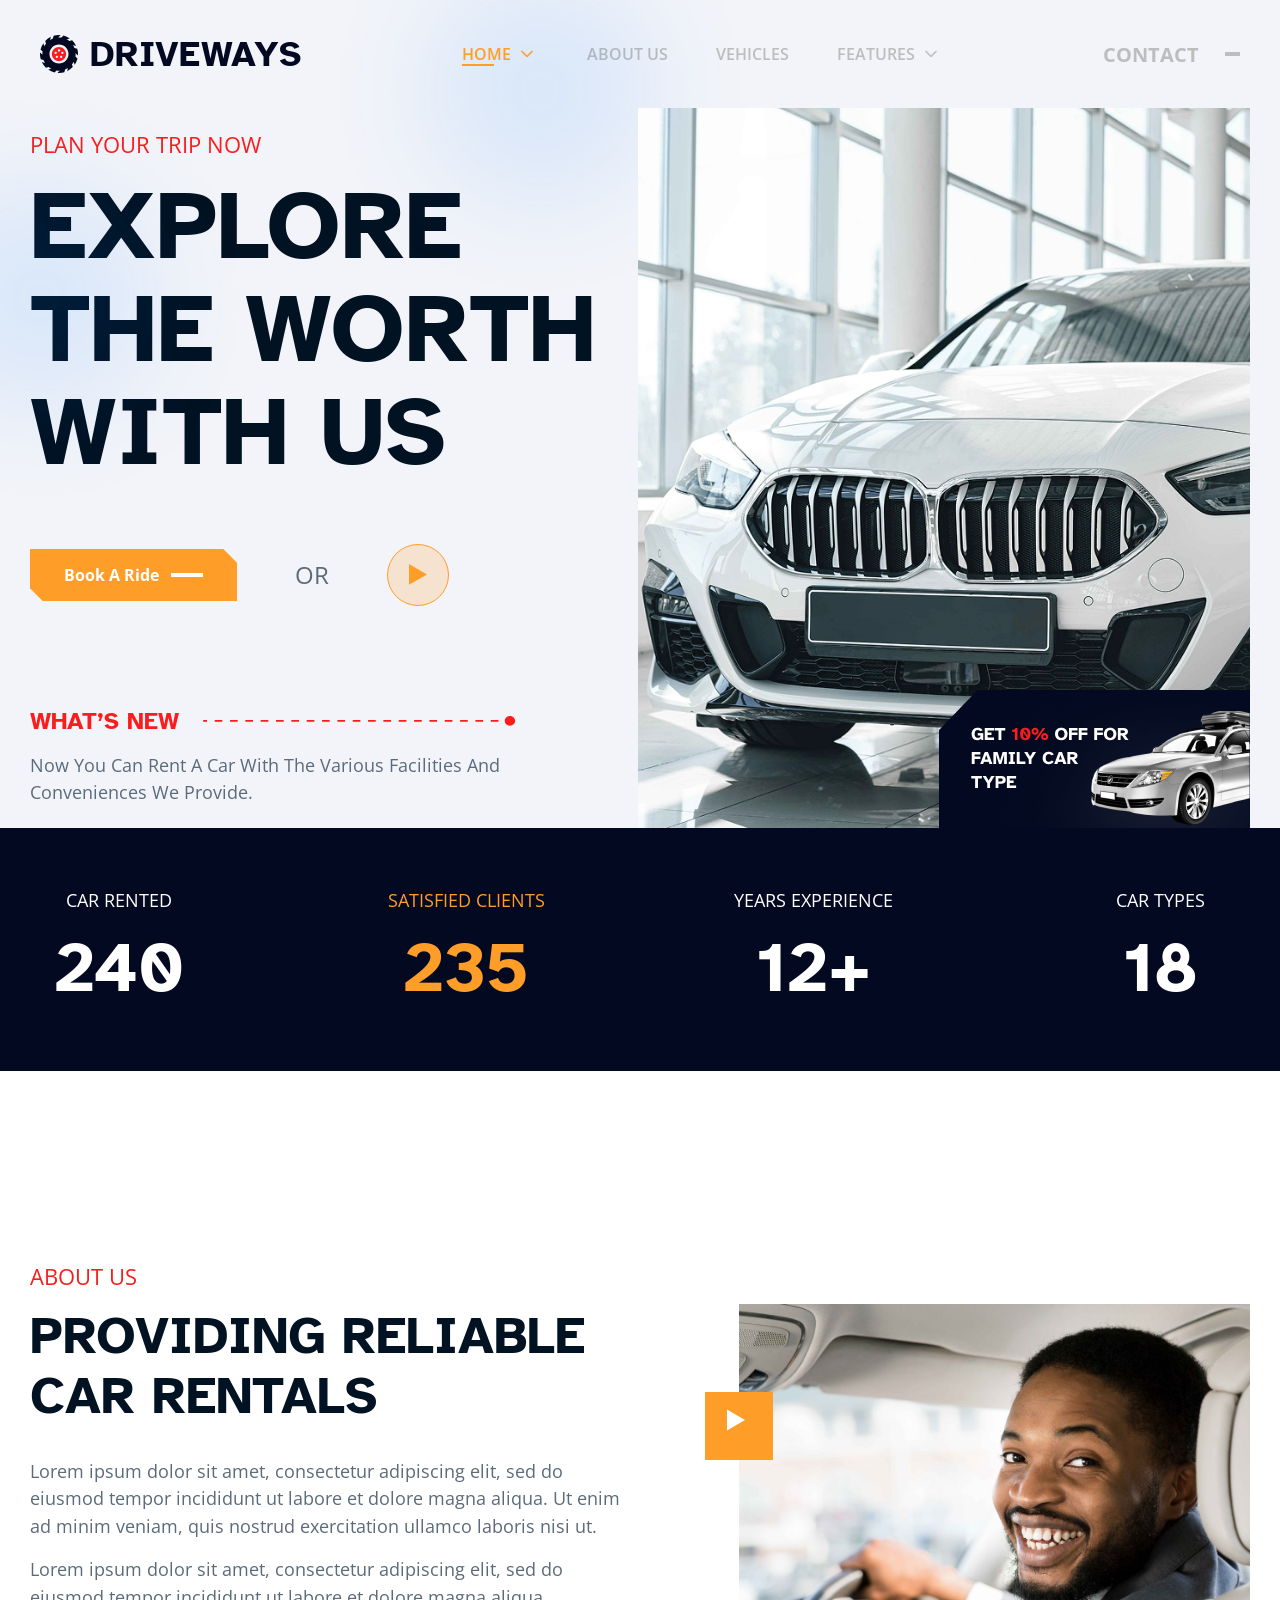
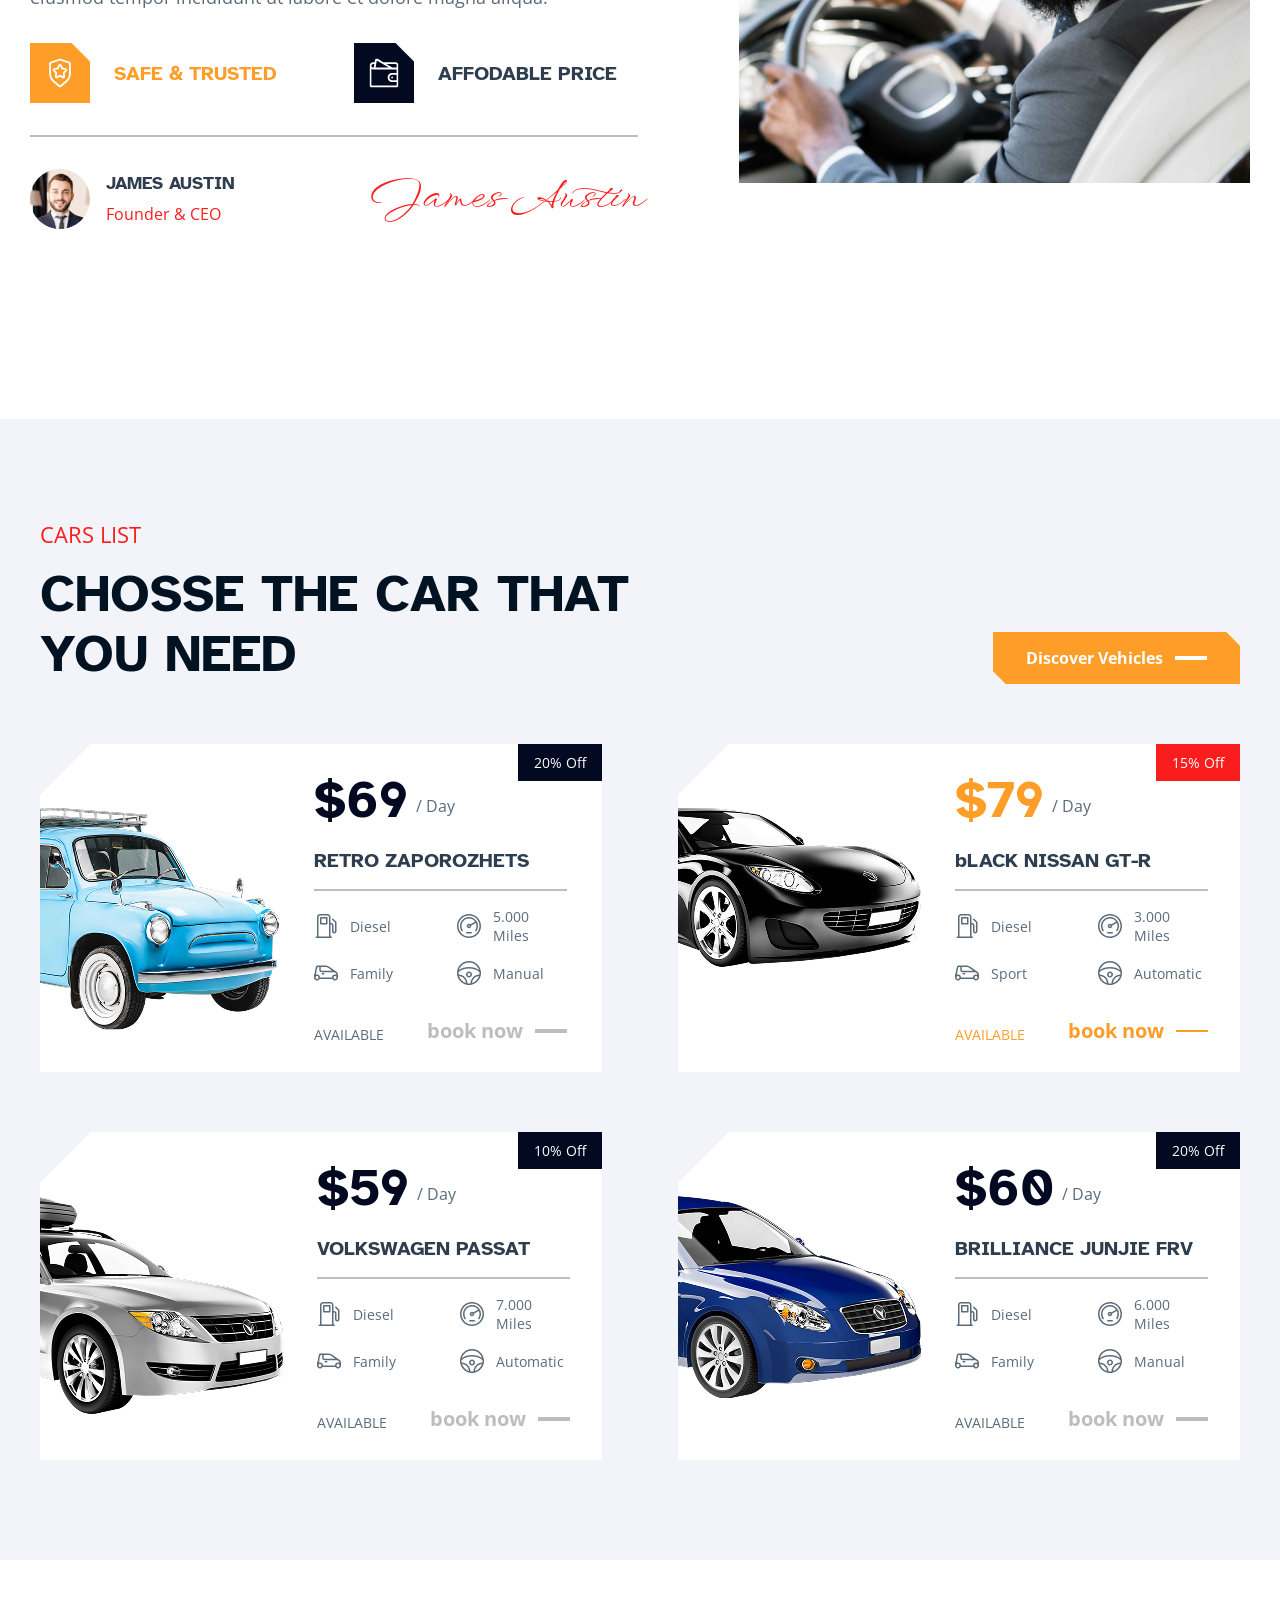
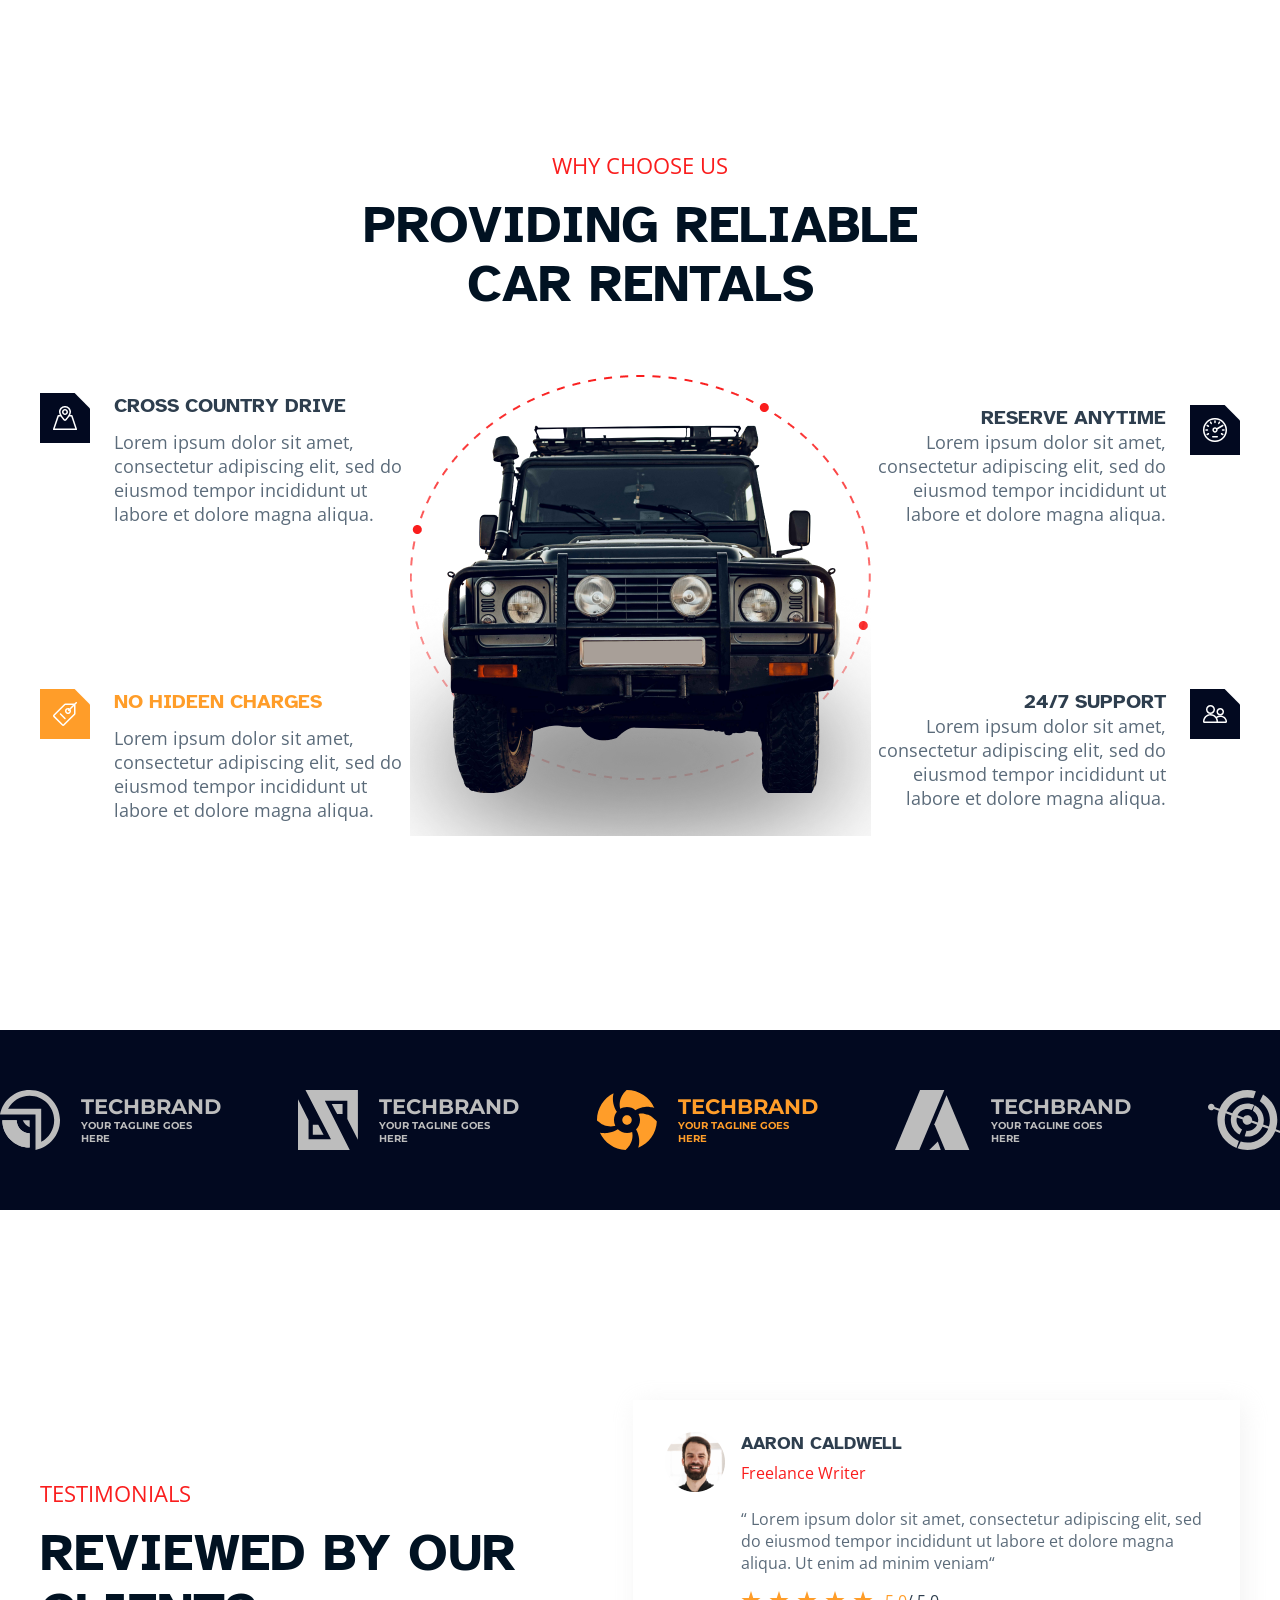
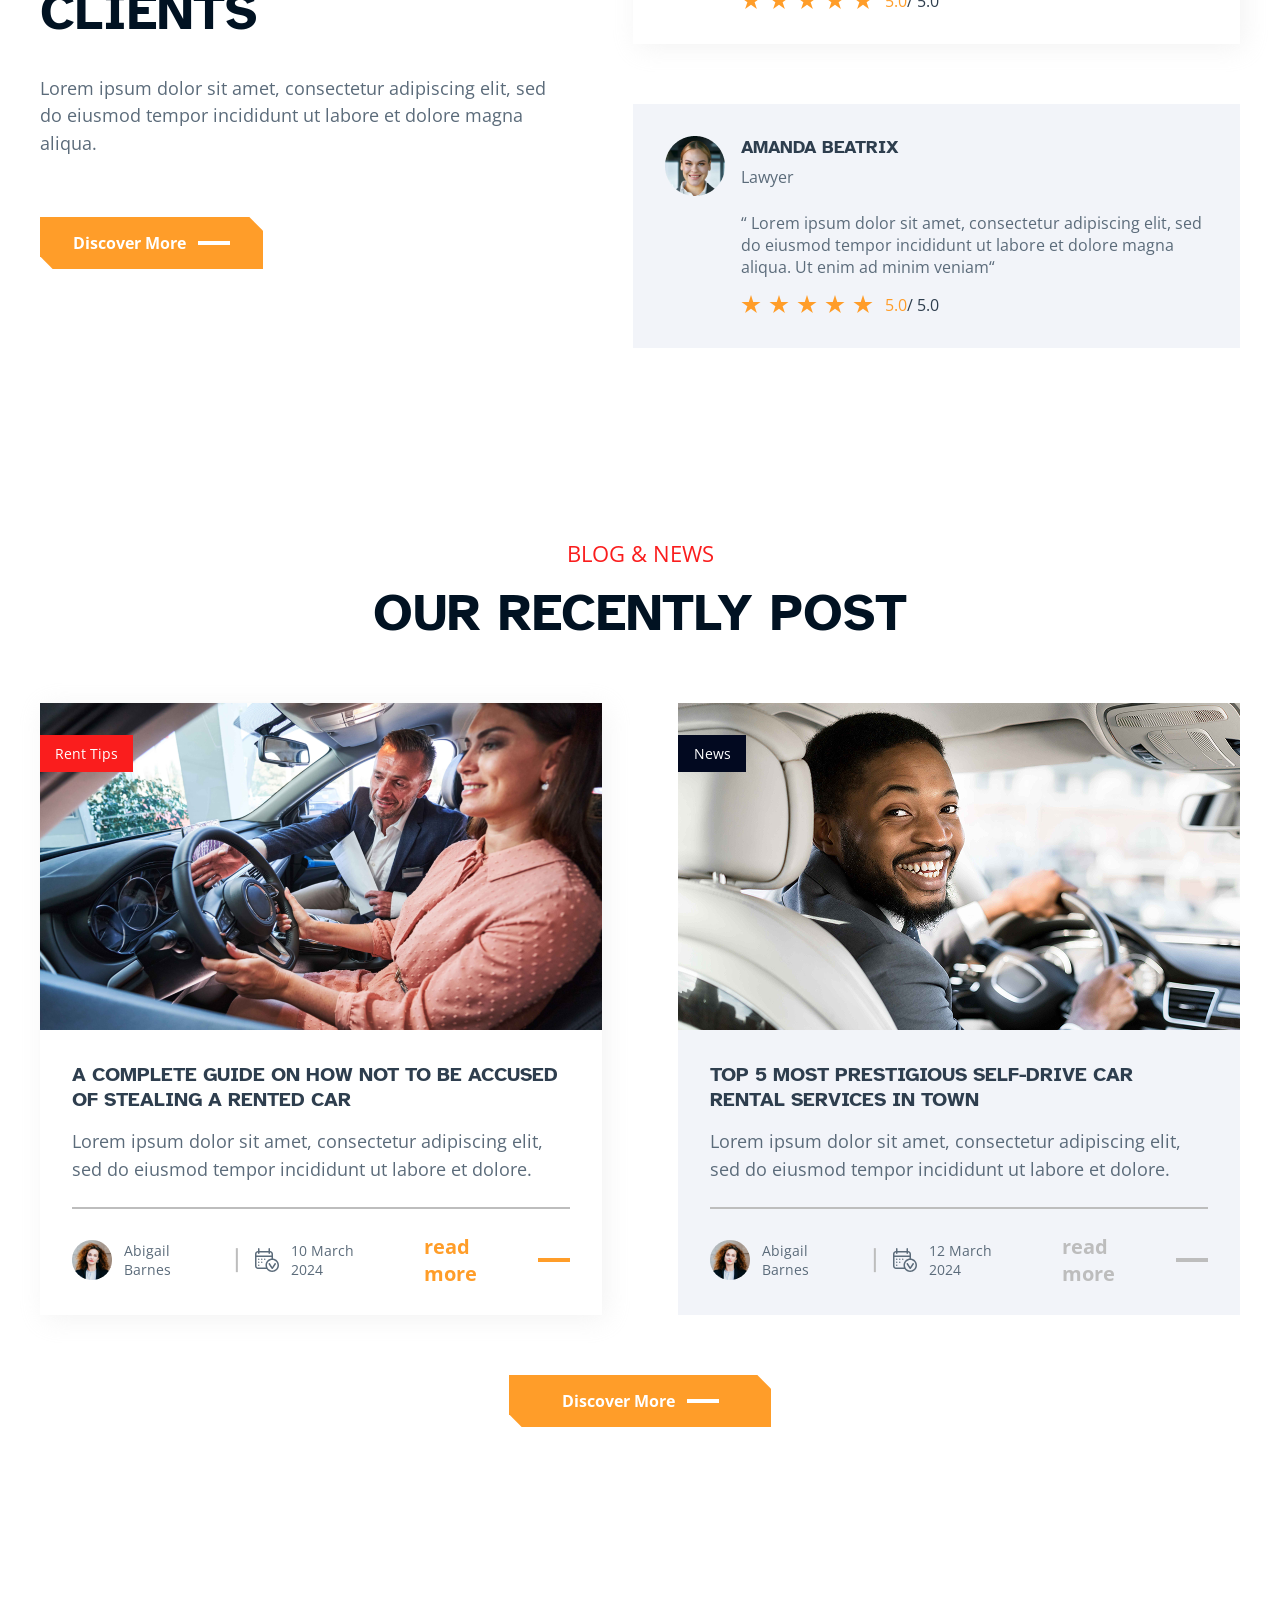
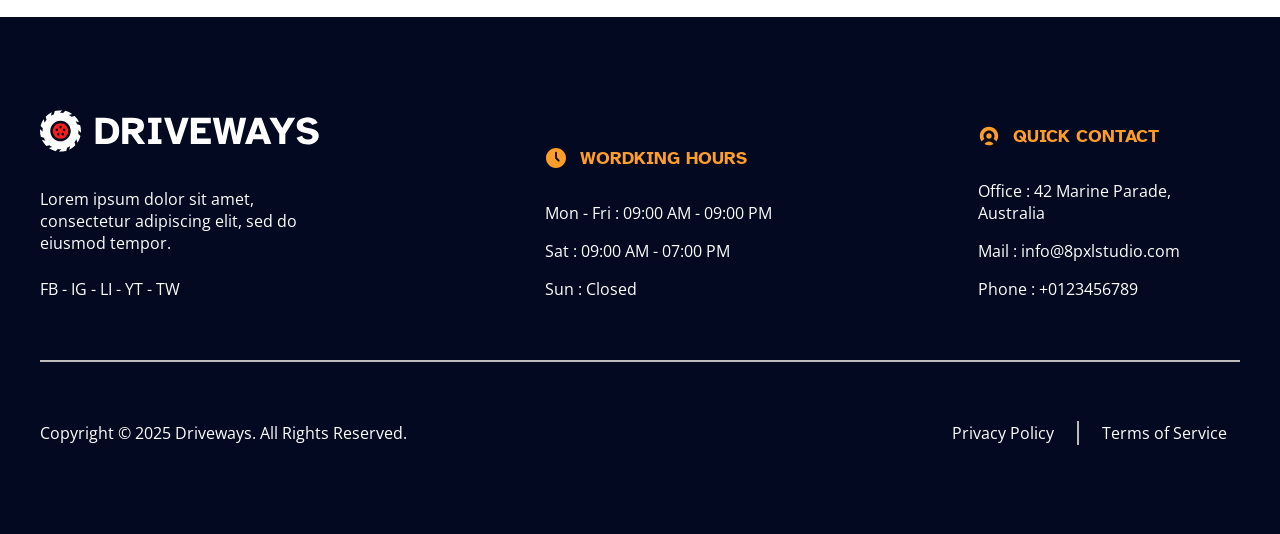
==== commit 2d8aaa86: "1" ====
--- a/index.html
+++ b/index.html
@@ -25,6 +25,8 @@
 </head>
 
 <body>
+  <div class="b--1"></div>
+  <div class="b--2"></div>
   <header>
     <div class="head">
       <img class="me" src="./accets/svg/Medium.svg" alt="" />
@@ -89,8 +91,6 @@
   <div class="section--1">
     <div class="section--1--box">
       <div class="section--1--left">
-        <div class="b--1"></div>
-        <div class="b--2"></div>
         <div class="left--1--above">
           <div class="above--1">
             <h3>PLAN YOUR TRIP NOW</h3>
--- a/style.css
+++ b/style.css
@@ -5,6 +5,35 @@
 }
 
 body {
+    .b--1 {
+
+        width: 90px;
+        height: 90px;
+        border-radius: 50%;
+        background: transparent;
+        position: absolute;
+        left: calc(50% - 500px);
+        top: 10%;
+        transform: translate(-50%, -50%);
+
+        box-shadow:
+            400px 0px 120px 60px rgba(0, 123, 255, 0.12);
+    }
+
+    .b--2 {
+        width: 90px;
+        height: 90px;
+        border-radius: 50%;
+        background: transparent;
+        position: absolute;
+        left: calc(50% - 1000px);
+        top: 33%;
+        transform: translate(-50%, -50%);
+
+        box-shadow:
+            400px 0px 120px 60px rgba(0, 123, 255, 0.12);
+    }
+
     header {
         width: 100%;
         align-items: center;
@@ -282,7 +311,7 @@
                     border-radius: 50%;
                     background: transparent;
                     position: absolute;
-                    left: calc(50% - 450px);
+                    left: calc(50% - 400px);
                     top: 20%;
                     transform: translate(-50%, -50%);
 
@@ -1890,11 +1919,12 @@
                     width: 100%;
 
                     .b--1 {
-                        left: calc(50% );
+                        left: calc(50%);
                         top: 10%;
                     }
-                    .b--2{
-                         left: calc(50% - 800px );
+
+                    .b--2 {
+                        left: calc(50% - 800px);
                         top: 40%;
                     }
 
@@ -2258,12 +2288,14 @@
                 .section--1--left {
                     max-width: 624px;
                     width: 100%;
+
                     .b--1 {
-                        left: calc(50% - 150px );
+                        left: calc(50% - 150px);
                         top: 10%;
                     }
-                    .b--2{
-                         left: calc(50% - 600px );
+
+                    .b--2 {
+                        left: calc(50% - 600px);
                         top: 40%;
                     }
 
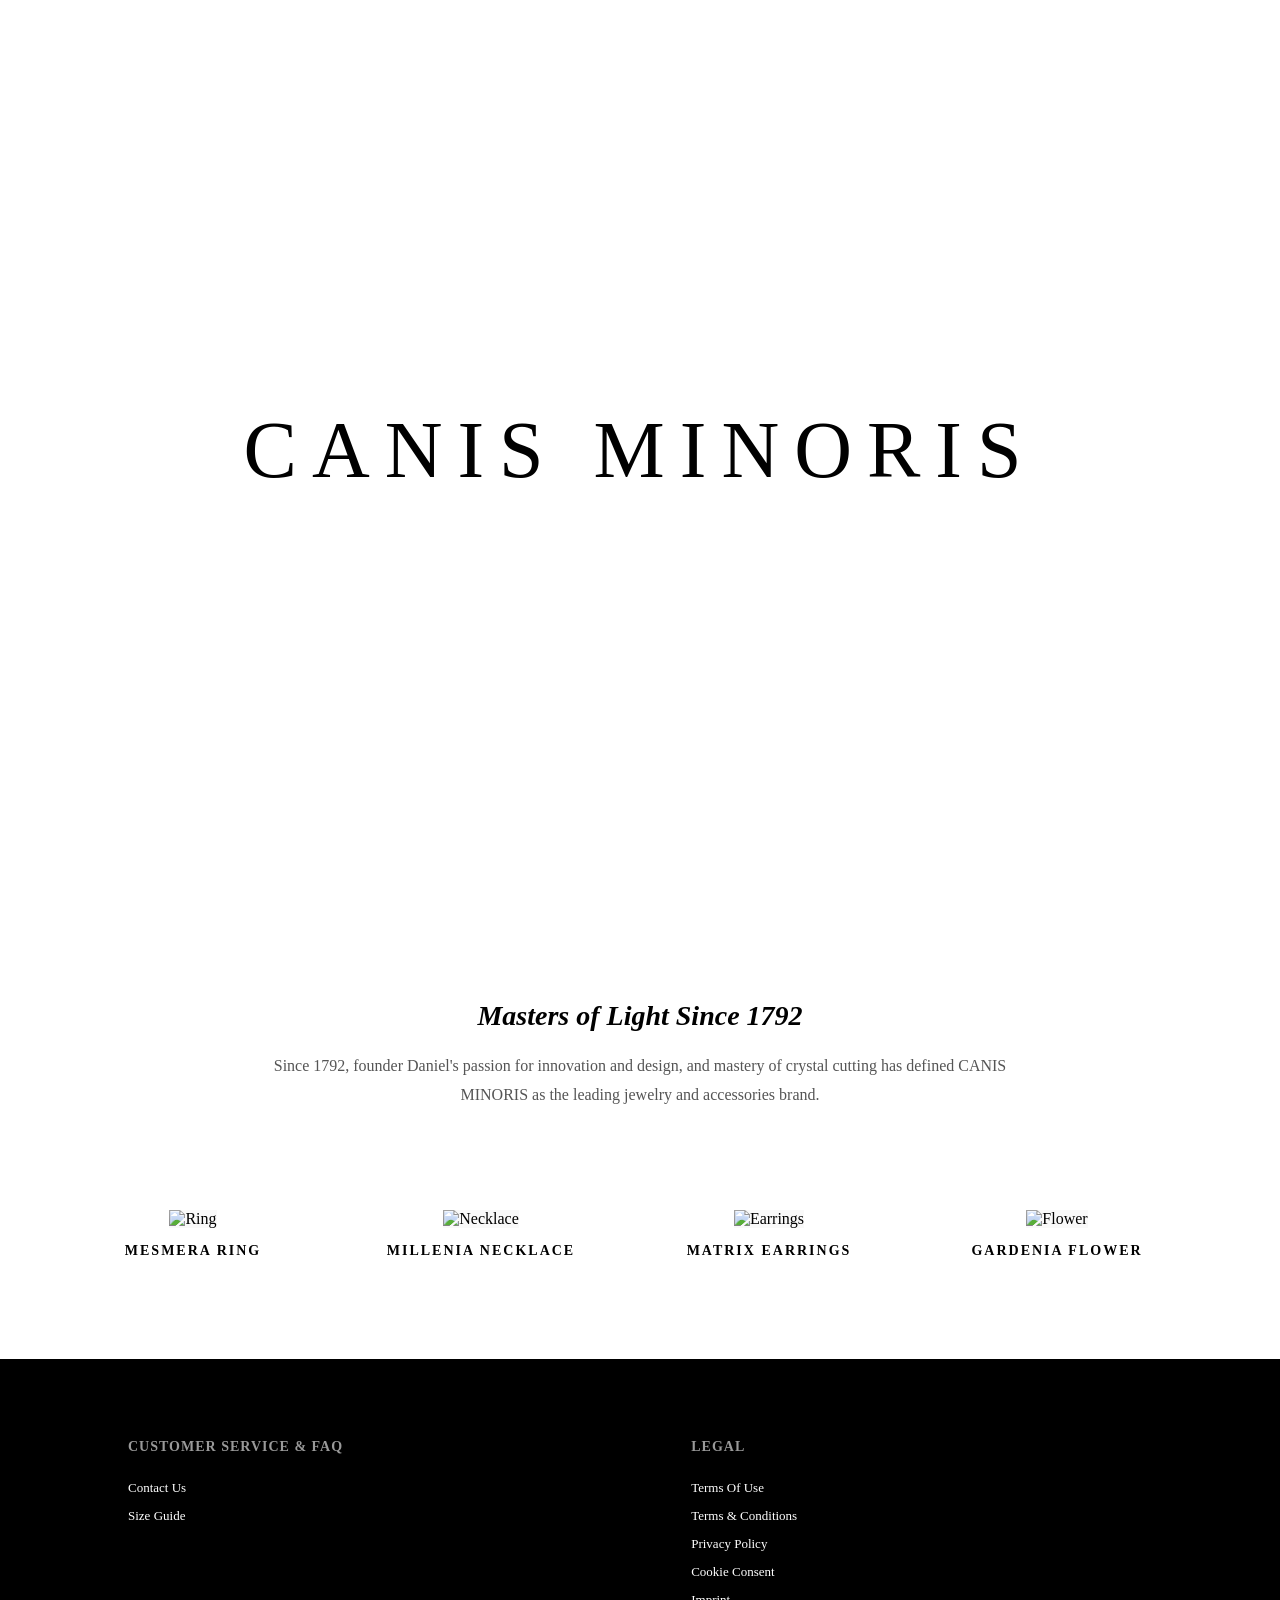
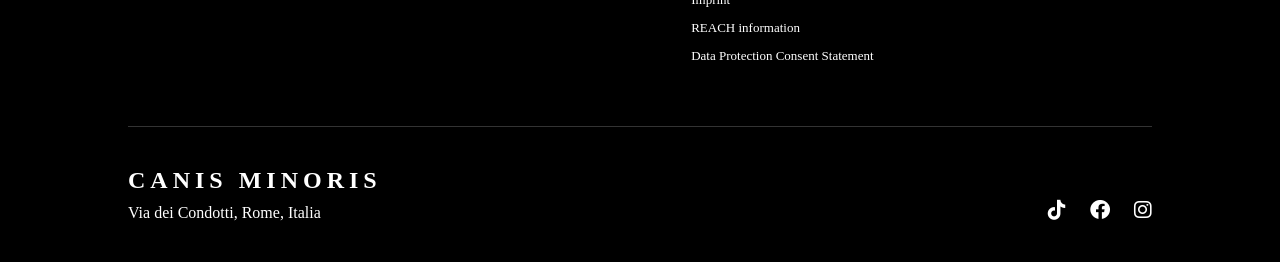
==== commit c7017efe: "1" ====
--- a/index.html
+++ b/index.html
@@ -1,727 +1,89 @@
 <!DOCTYPE html>
-<html lang="en">
+<html lang="vi">
 
 <head>
-  <meta charset="UTF-8" />
-  <meta name="viewport" content="width=device-width, initial-scale=1.0" />
-  <title>Document</title>
-  <link rel="stylesheet" href="./style.css" />
-  <link rel="preconnect" href="https://fonts.googleapis.com" />
-  <link rel="preconnect" href="https://fonts.gstatic.com" crossorigin />
-  <link
-    href="https://fonts.googleapis.com/css2?family=Atkinson+Hyperlegible:ital,wght@0,400;0,700;1,400;1,700&display=swap"
-    rel="stylesheet" />
-  <link rel="preconnect" href="https://fonts.googleapis.com" />
-  <link rel="preconnect" href="https://fonts.gstatic.com" crossorigin />
-  <link href="https://fonts.googleapis.com/css2?family=Open+Sans:ital,wght@0,300..800;1,300..800&display=swap"
-    rel="stylesheet" />
-  <link rel="preconnect" href="https://fonts.googleapis.com" />
-  <link rel="preconnect" href="https://fonts.gstatic.com" crossorigin />
-  <link href="https://fonts.googleapis.com/css2?family=WindSong:wght@400;500&display=swap" rel="stylesheet" />
-  <link rel="preconnect" href="https://fonts.googleapis.com" />
-  <link rel="preconnect" href="https://fonts.gstatic.com" crossorigin />
-  <link href="https://fonts.googleapis.com/css2?family=Montserrat:ital,wght@0,100..900;1,100..900&display=swap"
-    rel="stylesheet" />
+  <meta charset="UTF-8">
+  <meta name="viewport" content="width=device-width, initial-scale=1.0">
+  <title>CANIS MINORIS | Home</title>
+  <link rel="stylesheet" href="style.css">
+  <link rel="stylesheet" href="https://cdnjs.cloudflare.com/ajax/libs/font-awesome/6.0.0/css/all.min.css">
 </head>
 
 <body>
-  <div class="b--1"></div>
-  <div class="b--2"></div>
-  <header>
-    <div class="head">
-      <img class="me" src="./accets/svg/Medium.svg" alt="" />
-      <div class="head--logo">
-        <img src="./accets/svg/wheel-color 2.svg" alt="" />
-        <p>DRIVEWAYS</p>
+
+  <header class="hero-header">
+    <div class="logo-container">
+      <h1>CANIS MINORIS</h1>
+    </div>
+  </header>
+
+  <main class="content">
+    <section class="brand-intro">
+      <h2>Masters of Light Since 1792</h2>
+      <p>Since 1792, founder Daniel's passion for innovation and design, and mastery of crystal cutting has defined
+        CANIS MINORIS as the leading jewelry and accessories brand.</p>
+    </section>
+
+    <section class="product-slider-section">
+      <div class="slider-wrapper">
+        <div class="product-card">
+          <img src="https://i.pinimg.com/1200x/a9/7d/d7/a97dd72beced3b838ac09aabf81c5877.jpg" alt="Ring">
+          <h3>Mesmera Ring</h3>
+        </div>
+        <div class="product-card">
+          <img src="https://i.pinimg.com/avif/1200x/8b/75/49/8b754969f28eafc55f4e1f10495b15bc.avf" alt="Necklace">
+          <h3>Millenia Necklace</h3>
+        </div>
+        <div class="product-card">
+          <img src="https://i.pinimg.com/1200x/19/7d/41/197d41b97dd1bc6fc50c4665ba87478a.jpg" alt="Earrings">
+          <h3>Matrix Earrings</h3>
+        </div>
+        <div class="product-card">
+          <img src="https://i.pinimg.com/1200x/bd/6d/21/bd6d21f83c34f366113b29598a69888d.jpg" alt="Flower">
+          <h3>Gardenia Flower</h3>
+        </div>
       </div>
-      <div class="head--home">
-        <a href="">HOME <img src="./accets/svg/chevron-down.svg" alt="" />
-          <hr>
-        </a>
-        <a href="">ABOUT US</a>
-        <a href="">VEHICLES</a>
-        <a href="">FEATURES <img src="./accets/svg/chevron-down(2).svg" alt="" /></a>
-      </div>
-      <img class="ham" src="./accets/svg/Hamburger Menu (1).svg" alt="" />
-      <img class="ham1" src="./accets/svg/Hamburger Menu.svg" alt="" />
-      <a class="contact" href="">CONTACT
-        <hr />
-      </a>
-    </div>
-    <div class="head--home2">
-      <div class="homepage">
-        <h1>HOME PAGE</h1>
+    </section>
+  </main>
+
+  <footer class="main-footer">
+    <div class="footer-columns">
+      <div class="footer-col">
+        <h4>Customer Service & FAQ</h4>
         <ul>
-          <li>HOME PAGE 01</li>
-          <li>HOME PAGE 02</li>
+          <li><a href="#">Contact Us</a></li>
+          <li><a href="#">Size Guide</a></li>
         </ul>
       </div>
-      <div>
-        <h1>ABOUT US</h1>
-      </div>
-      <div>
-        <h1>VEHICLES</h1>
-      </div>
-      <div>
-        <h1>FEATURES</h1>
+      <div class="footer-col">
+        <h4>Legal</h4>
         <ul>
-          <li>TESTIMONIALS</li>
-          <li>OUR TEAM</li>
-          <li>BLOG</li>
-          <li>BLOG DETAIL</li>
-          <li>404 PAGE</li>
+          <li>Terms Of Use</li>
+          <li>Terms & Conditions</li>
+          <li>Privacy Policy</li>
+          <li>Cookie Consent</li>
+          <li>Imprint</li>
+          <li>REACH information</li>
+          <li>Data Protection Consent Statement</li>
         </ul>
       </div>
-      <div class="btn">
-        <div class="left">
-          <div class="top"></div>
-          <div class="bottom"></div>
-        </div>
-        <button>
-          Contast Us
-          <div></div>
-        </button>
-        <div class="right">
-          <div class="top"></div>
-          <div class="bottom"></div>
-        </div>
+    </div>
+
+    <hr class="footer-divider">
+
+    <div class="footer-bottom">
+      <div class="footer-info">
+        <h2 class="footer-logo">CANIS MINORIS</h2>
+        <p>Via dei Condotti, Rome, Italia</p>
       </div>
-    </div>
-  </header>
-  <div class="section--1">
-    <div class="section--1--box">
-      <div class="section--1--left">
-        <div class="left--1--above">
-          <div class="above--1">
-            <h3>PLAN YOUR TRIP NOW</h3>
-            <h1>EXPLORE THE WORTH WITH US</h1>
-          </div>
-          <div class="above--2">
-            <div class="btn">
-              <div class="left">
-                <div class="top"></div>
-                <div class="bottom"></div>
-              </div>
-              <button>
-                book a ride
-                <div></div>
-              </button>
-              <div class="right">
-                <div class="top"></div>
-                <div class="bottom"></div>
-              </div>
-            </div>
-            <p>OR</p>
-            <a href=""><img src="./accets/svg/Polygon 2.svg" alt="" /></a>
-          </div>
-        </div>
-        <div class="left--1--below">
-          <h4>
-            WHAT’S NEW
-            <img class="lin" src="./accets/svg/Line 39.svg" alt="" />
-            <img class="li" src="./accets/svg/Line 39 (1).svg" alt="" />
-          </h4>
-          <p>
-            Now You Can Rent A Car With The Various Facilities And
-            Conveniences We Provide.
-          </p>
-        </div>
-      </div>
-      <div class="section--1--right">
-        <img src="./accets/img/Image (13).png" alt="" />
-        <img src="./accets/img/radiator-grille-of-a-new-luxury-car-2023-11-27-05-23-14-utc 1.png" alt="" />
-        <img src="./accets/img/Promo (3).png" alt="" />
-      </div>
-    </div>
-  </div>
-  <div class="section--2">
-    <div class="section--1--box">
-      <div class="section--2--letter">
-        <p>CAR RENTED</p>
-        <h2>240</h2>
-      </div>
-      <div class="section--2--letter">
-        <p>SATISFIED CLIENTS</p>
-        <h2>235</h2>
-      </div>
-      <div class="section--2--letter">
-        <p>YEARS EXPERIENCE</p>
-        <h2>12+</h2>
-      </div>
-      <div class="section--2--letter">
-        <p>CAR TYPES</p>
-        <h2>18</h2>
-      </div>
-    </div>
-  </div>
-  <div class="section--3">
-    <div class="section--3--box">
-      <div class="section--3--left">
-        <div class="left--3--1">
-          <p>ABOUT US</p>
-          <h3>PROVIDING RELIABLE CAR RENTALS</h3>
-        </div>
-        <div class="left--3--2">
-          <p>
-            Lorem ipsum dolor sit amet, consectetur adipiscing elit, sed do
-            eiusmod tempor incididunt ut labore et dolore magna aliqua. Ut
-            enim ad minim veniam, quis nostrud exercitation ullamco laboris
-            nisi ut.
-          </p>
-          <p>
-            Lorem ipsum dolor sit amet, consectetur adipiscing elit, sed do
-            eiusmod tempor incididunt ut labore et dolore magna aliqua.
-          </p>
-        </div>
-        <div class="left--3--3">
-          <div class="left--3--above">
-            <div class="above--3 safe">
-              <img src="./accets/svg/Icon (7).svg" alt="" />
-              <p>SAFE & TRUSTED</p>
-            </div>
-            <div class="above--3 affo">
-              <img src="./accets/svg/Icon (6).svg" alt="" />
-              <p>AFFODABLE PRICE</p>
-            </div>
-          </div>
-          <hr />
-          <div class="left--3--below">
-            <div class="below--3--left">
-              <img src="./accets/img/Mask group (1).png" alt="" />
-              <div class="below--3--box">
-                <h5>JAMES AUSTIN</h5>
-                <p>Founder & CEO</p>
-              </div>
-            </div>
-            <p>James Austin</p>
-          </div>
-        </div>
-      </div>
-      <div class="section--3--right">
-        <div class="right--3--box">
-          <img src="./accets/svg/Play.svg" alt="" />
-        </div>
-        <img class="img--3--1" src="./accets/img/Image (14).png" alt="" />
-        <img class="box--3--img" src="./accets/img/Image (2).png" alt="" />
-      </div>
-    </div>
-  </div>
-  <div class="section--4">
-    <div class="section--4--box">
-      <div class="section--4--letter">
-        <div class="letter--4">
-          <p>CARS LIST</p>
-          <h3>CHOSSE THE CAR THAT YOU NEED</h3>
-        </div>
-        <div class="btn">
-          <div class="left">
-            <div class="top"></div>
-            <div class="bottom"></div>
-          </div>
-          <button>
-            Discover Vehicles
-            <div></div>
-          </button>
-          <div class="right">
-            <div class="top"></div>
-            <div class="bottom"></div>
-          </div>
-        </div>
-      </div>
-      <div class="section--4--card">
-        <div class="card--4">
-          <div class="card--box">
-            <p>20% Off</p>
-          </div>
-          <div class="card--4--left">
-            <img src="./accets/img/blue-retro-car-isolated-on-white-2023-11-27-05-05-19-utc 3.png" alt="" />
-          </div>
-          <div class="card--4--right">
-            <div class="right--4--box">
-              <div class="right--4--1">
-                <div class="right--4--mo">
-                  <h2>$69</h2>
-                  <p>/ Day</p>
-                </div>
-                <h5>RETRO ZAPOROZHETS</h5>
-              </div>
-              <hr />
-              <div class="right--4--2">
-                <p>
-                  <img src="./accets/svg/gas-station-outlined.svg" alt="" />Diesel
-                </p>
-                <p>
-                  <img src="./accets/svg/tachometer-outlined.svg" alt="" />5.000 Miles
-                </p>
-                <p>
-                  <img src="./accets/svg/smartcar-outlined.svg" alt="" />Family
-                </p>
-                <p>
-                  <img src="./accets/svg/hand-controls-outlined.svg" alt="" />Manual
-                </p>
-              </div>
-            </div>
-            <div class="right--4--let">
-              <p>AVAILABLE</p>
-              <h5>
-                book now
-                <hr />
-              </h5>
-            </div>
-          </div>
-          <div class="top-filter"></div>
-        </div>
-        <div class="card--4">
-          <div class="card--box" style="background-color: #fa1d1d">
-            <p style="color: #ffffff">15% Off</p>
-          </div>
-          <div class="card--4--left">
-            <img src="./accets/img/sport-car-2023-11-27-05-02-16-utc 3.png" alt="" />
-          </div>
-          <div class="card--4--right">
-            <div class="right--4--box">
-              <div class="right--4--1">
-                <div class="right--4--mo">
-                  <h2 style="color: #ff9d29">$79</h2>
-                  <p>/ Day</p>
-                </div>
-                <h5>bLACK NISSAN GT-R</h5>
-              </div>
-              <hr />
-              <div class="right--4--2">
-                <p>
-                  <img src="./accets/svg/gas-station-outlined.svg" alt="" />Diesel
-                </p>
-                <p>
-                  <img src="./accets/svg/tachometer-outlined.svg" alt="" />3.000 Miles
-                </p>
-                <p>
-                  <img src="./accets/svg/smartcar-outlined.svg" alt="" />Sport
-                </p>
-                <p>
-                  <img src="./accets/svg/hand-controls-outlined.svg" alt="" />Automatic
-                </p>
-              </div>
-            </div>
-            <div class="right--4--let">
-              <p style="color: #ff9d29">AVAILABLE</p>
-              <h5 style="color: #ff9d29">
-                book now
-                <hr style="border: 1px solid #ff9d29" />
-              </h5>
-            </div>
-          </div>
-          <div class="top-filter"></div>
-        </div>
-        <div class="card--4">
-          <div class="card--box">
-            <p>10% Off</p>
-          </div>
-          <div class="card--4--left">
-            <img src="./accets/img/studio-shot-of-three-dimensional-white-sedan-famil-2023-11-27-05-12-14-utc 4.png"
-              alt="" />
-          </div>
-          <div class="card--4--right">
-            <div class="right--4--box">
-              <div class="right--4--1">
-                <div class="right--4--mo">
-                  <h2>$59</h2>
-                  <p>/ Day</p>
-                </div>
-                <h5>VOLKSWAGEN PASSAT</h5>
-              </div>
-              <hr />
-              <div class="right--4--2">
-                <p>
-                  <img src="./accets/svg/gas-station-outlined.svg" alt="" />Diesel
-                </p>
-                <p>
-                  <img src="./accets/svg/tachometer-outlined.svg" alt="" />7.000 Miles
-                </p>
-                <p>
-                  <img src="./accets/svg/smartcar-outlined.svg" alt="" />Family
-                </p>
-                <p>
-                  <img src="./accets/svg/hand-controls-outlined.svg" alt="" />Automatic
-                </p>
-              </div>
-            </div>
-            <div class="right--4--let">
-              <p>AVAILABLE</p>
-              <h5>
-                book now
-                <hr />
-              </h5>
-            </div>
-          </div>
-          <div class="top-filter"></div>
-        </div>
-        <div class="card--4">
-          <div class="card--box">
-            <p>20% Off</p>
-          </div>
-          <div class="card--4--left">
-            <img src="./accets/img/blue-car-2023-11-27-04-55-53-utc 1.png" alt="" />
-          </div>
-          <div class="card--4--right">
-            <div class="right--4--box">
-              <div class="right--4--1">
-                <div class="right--4--mo">
-                  <h2>$60</h2>
-                  <p>/ Day</p>
-                </div>
-                <h5>BRILLIANCE JUNJIE FRV</h5>
-              </div>
-              <hr />
-              <div class="right--4--2">
-                <p>
-                  <img src="./accets/svg/gas-station-outlined.svg" alt="" />Diesel
-                </p>
-                <p>
-                  <img src="./accets/svg/tachometer-outlined.svg" alt="" />6.000 Miles
-                </p>
-                <p>
-                  <img src="./accets/svg/smartcar-outlined.svg" alt="" />Family
-                </p>
-                <p>
-                  <img src="./accets/svg/hand-controls-outlined.svg" alt="" />Manual
-                </p>
-              </div>
-            </div>
-            <div class="right--4--let">
-              <p>AVAILABLE</p>
-              <h5>
-                book now
-                <hr />
-              </h5>
-            </div>
-          </div>
-          <div class="top-filter"></div>
-        </div>
-
-      </div>
-    </div>
-  </div>
-  <div class="section--5">
-    <div class="section--5--box">
-      <div class="section--5--letter">
-        <h4>WHY CHOOSE US</h4>
-        <h3>PROVIDING RELIABLE CAR RENTALS</h3>
-      </div>
-      <div class="section--5--content">
-        <div class="section--5--left">
-          <div class="left--5--1">
-            <img src="./accets/svg/Icon (8).svg" alt="" />
-            <div class="left--5--letter">
-              <h5>CROSS COUNTRY DRIVE</h5>
-              <p>
-                Lorem ipsum dolor sit amet, consectetur adipiscing elit, sed
-                do eiusmod tempor incididunt ut labore et dolore magna aliqua.
-              </p>
-            </div>
-          </div>
-          <div class="left--5--2">
-            <img src="./accets/svg/Icon (9).svg" alt="" />
-            <div class="left--5--letter">
-              <h5>NO HIDEEN CHARGES</h5>
-              <p>
-                Lorem ipsum dolor sit amet, consectetur adipiscing elit, sed
-                do eiusmod tempor incididunt ut labore et dolore magna aliqua.
-              </p>
-            </div>
-          </div>
-        </div>
-        <div class="section--5--img">
-          <img src="./accets/img/Image (9).png" alt="" />
-        </div>
-        <div class="section--5--right">
-          <div class="right--5--1">
-            <div class="left--5--letter">
-              <h5>RESERVE ANYTIME</h5>
-              <p>
-                Lorem ipsum dolor sit amet, consectetur adipiscing elit, sed
-                do eiusmod tempor incididunt ut labore et dolore magna aliqua.
-              </p>
-            </div>
-            <img src="./accets/svg/Icon (10).svg" alt="" />
-          </div>
-          <div class="right--5--2">
-            <div class="left--5--letter">
-              <h5>24/7 SUPPORT</h5>
-              <p>
-                Lorem ipsum dolor sit amet, consectetur adipiscing elit, sed
-                do eiusmod tempor incididunt ut labore et dolore magna aliqua.
-              </p>
-            </div>
-            <img src="./accets/svg/Icon (11).svg" alt="" />
-          </div>
-        </div>
-      </div>
-    </div>
-  </div>
-  <div class="section--6">
-    <div class="section--6--box">
-      <div class="box--6--letter">
-        <img src="./accets/svg/XMLID_64_.svg" alt="" />
-        <div class="letter--6">
-          <h5>TECHBRAND</h5>
-          <p>YOUR TAGLINE GOES HERE</p>
-        </div>
-      </div>
-      <div class="box--6--letter">
-        <img src="./accets/svg/XMLID_82_.svg" alt="" />
-        <div class="letter--6">
-          <h5>TECHBRAND</h5>
-          <p>YOUR TAGLINE GOES HERE</p>
-        </div>
-      </div>
-      <div class="box--6--letter">
-        <img src="./accets/svg/XMLID_32_.svg" alt="" />
-        <div class="letter--6">
-          <h5 style="color: #ff9d29">TECHBRAND</h5>
-          <p style="color: #ff9d29">YOUR TAGLINE GOES HERE</p>
-        </div>
-      </div>
-      <div class="box--6--letter">
-        <img src="./accets/svg/XMLID_9_.svg" alt="" />
-        <div class="letter--6">
-          <h5>TECHBRAND</h5>
-          <p>YOUR TAGLINE GOES HERE</p>
-        </div>
-      </div>
-      <div class="box--6--letter">
-        <img src="./accets/svg/XMLID_48_.svg" alt="" />
-        <div class="letter--6">
-          <h5>TECHBRAND</h5>
-          <p>YOUR TAGLINE GOES HERE</p>
-        </div>
-      </div>
-    </div>
-  </div>
-  <div class="section--7">
-    <div class="section--7--box">
-      <div class="section--7--left">
-        <div class="left--7--letter">
-          <div class="left--7--1">
-            <h5>TESTIMONIALS</h5>
-            <h1>REVIEWED BY OUR CLIENTS</h1>
-          </div>
-          <p>
-            Lorem ipsum dolor sit amet, consectetur adipiscing elit, sed do
-            eiusmod tempor incididunt ut labore et dolore magna aliqua.
-          </p>
-        </div>
-        <div class="btn">
-          <div class="left">
-            <div class="top"></div>
-            <div class="bottom"></div>
-          </div>
-          <button>
-            Discover more
-            <div></div>
-          </button>
-          <div class="right">
-            <div class="top"></div>
-            <div class="bottom"></div>
-          </div>
-        </div>
-      </div>
-      <div class="section--7--right">
-        <div class="right--7--box">
-          <div class="box--7--1">
-            <img src="./accets/img/Mask group (2).png" alt="" />
-            <div class="box--7--letter">
-              <h4>AARON CALDWELL</h4>
-              <h5>Freelance Writer</h5>
-            </div>
-          </div>
-          <div class="box--7--2">
-            <p>
-              “ Lorem ipsum dolor sit amet, consectetur adipiscing elit, sed
-              do eiusmod tempor incididunt ut labore et dolore magna aliqua.
-              Ut enim ad minim veniam“
-            </p>
-            <div class="box--7--so">
-              <img src="./accets/svg/Stars.svg" alt="" />
-              <p>5.0</p>
-              <p>/ 5.0</p>
-            </div>
-          </div>
-        </div>
-        <div class="right--7--box">
-          <div class="box--7--1">
-            <img src="./accets/img/Image (10).png" alt="" />
-            <div class="box--7--letter">
-              <h4>AMANDA BEATRIX</h4>
-              <h5 style="color: #5b6b7a">Lawyer</h5>
-            </div>
-          </div>
-          <div class="box--7--2">
-            <p>
-              “ Lorem ipsum dolor sit amet, consectetur adipiscing elit, sed
-              do eiusmod tempor incididunt ut labore et dolore magna aliqua.
-              Ut enim ad minim veniam“
-            </p>
-            <div class="box--7--so">
-              <img src="./accets/svg/Stars.svg" alt="" />
-              <p>5.0</p>
-              <p>/ 5.0</p>
-            </div>
-          </div>
-        </div>
-      </div>
-    </div>
-  </div>
-  <div class="section--8">
-    <div class="section--8--box">
-      <div class="section--8--letter">
-        <h4>BLOG & NEWS</h4>
-        <h3>OUR RECENTLY POST</h3>
-      </div>
-      <div class="section--8--content">
-        <div class="content--8">
-          <div class="content--8--box">
-            <p>Rent Tips</p>
-          </div>
-          <img class="content--8--im" src="./accets/img/Mask group (4).png" alt="" />
-          <img class="content--8--img" src="./accets/img/Mask group (3).png" alt="" />
-          <div class="content--8--letter">
-            <div class="letter--8--1">
-              <h5>
-                A COMPLETE GUIDE ON HOW NOT TO BE ACCUSED OF STEALING A RENTED
-                CAR
-              </h5>
-              <p>
-                Lorem ipsum dolor sit amet, consectetur adipiscing elit, sed
-                do eiusmod tempor incididunt ut labore et dolore.
-              </p>
-            </div>
-            <hr />
-            <div class="letter--8--2">
-              <div class="left--8--box">
-                <p>
-                  <img src="./accets/img/Image (11).png" alt="" />Abigail
-                  Barnes
-                </p>
-                <hr />
-                <p>
-                  <img src="./accets/svg/confirm-booking-outlined.svg" alt="" />10 March 2024
-                </p>
-              </div>
-              <h5>
-                read more
-                <hr class="read" />
-              </h5>
-            </div>
-          </div>
-        </div>
-        <div class="content--8">
-          <div class="content--8--box">
-            <p>News</p>
-          </div>
-          <img class="content--8--im" src="./accets/img/Image (15).png" alt="" />
-          <img class="content--8--img"
-            src="./accets/img/young-afro-businessman-at-driver-39-s-seat-smilin-2023-11-27-05-28-59-utc 2.png" alt="" />
-          <div class="content--8--letter">
-            <div class="letter--8--1">
-              <h5>
-                TOP 5 MOST PRESTIGIOUS SELF-DRIVE CAR RENTAL SERVICES IN TOWN
-              </h5>
-              <p>
-                Lorem ipsum dolor sit amet, consectetur adipiscing elit, sed
-                do eiusmod tempor incididunt ut labore et dolore.
-              </p>
-            </div>
-            <hr />
-            <div class="letter--8--2">
-              <div class="left--8--box">
-                <p>
-                  <img src="./accets/img/Image (11).png" alt="" />Abigail
-                  Barnes
-                </p>
-                <hr />
-                <p>
-                  <img src="./accets/svg/confirm-booking-outlined.svg" alt="" />12 March 2024
-                </p>
-              </div>
-              <h5 style="color: #bdbdbd">
-                read more
-                <hr class="read" style="border: 2px solid #bdbdbd" />
-              </h5>
-            </div>
-          </div>
-        </div>
-      </div>
-      <div class="btn">
-        <div class="left">
-          <div class="top"></div>
-          <div class="bottom"></div>
-        </div>
-        <button>
-          Discover more
-          <div></div>
-        </button>
-        <div class="right">
-          <div class="top"></div>
-          <div class="bottom"></div>
-        </div>
-      </div>
-    </div>
-  </div>
-  <footer>
-    <div class="foot--box">
-      <div class="foot--box--1">
-        <div class="foot--box--a">
-          <img src="./accets/svg/Large.svg" alt="" />
-          <p>
-            Lorem ipsum dolor sit amet, consectetur adipiscing elit, sed do
-            eiusmod tempor.
-          </p>
-          <p>FB - IG - LI - YT - TW</p>
-        </div>
-        <div class="foot--box--b">
-          <h3><img src="./accets/svg/Hours.svg" alt="" />WORDKING HOURS</h3>
-          <div class="foot--b">
-            <p>Mon - Fri : 09:00 AM - 09:00 PM</p>
-            <p>Sat : 09:00 AM - 07:00 PM</p>
-            <p>Sun : Closed</p>
-          </div>
-        </div>
-        <div class="foot--box--b" style="width: 100%; max-width: 263px">
-          <h3><img src="./accets/svg/Person.svg" alt="" />QUICK CONTACT</h3>
-          <div class="foot--b">
-            <p>Office : 42 Marine Parade, Australia</p>
-            <p>Mail : info@8pxlstudio.com</p>
-            <p>Phone : +0123456789</p>
-          </div>
-        </div>
-      </div>
-      <hr />
-      <div class="foot--box--2">
-        <p>Copyright © 2025 Driveways. All Rights Reserved.</p>
-        <div class="foot--2--box">
-          <p>Privacy Policy</p>
-          <hr />
-          <p>Terms of Service</p>
-        </div>
+      <div class="social-icons">
+        <a href="#"><i class="fab fa-tiktok"></i></a>
+        <a href="#"><i class="fab fa-facebook"></i></a>
+        <a href="#"><i class="fab fa-instagram"></i></a>
       </div>
     </div>
   </footer>
-  <script>
-    const menuBtn1 = document.querySelector(".ham");
-    const menuBtn2 = document.querySelector(".ham1");
-    const head = document.querySelector(".head");
 
-    menuBtn1.addEventListener("click", function () {
-      document.querySelector(".head--home2").classList.add("active");
-      document.querySelector("header").classList.add("opened");
-    });
-
-    menuBtn2.addEventListener("click", function () {
-      document.querySelector(".head--home2").classList.remove("active");
-      document.querySelector("header").classList.remove("opened");
-    });
-  </script>
 </body>
 
 </html>
--- a/style.css
+++ b/style.css
@@ -2,2808 +2,167 @@
     margin: 0;
     padding: 0;
     box-sizing: border-box;
+    font-family: 'Times New Roman', Times, serif;
 }
 
 body {
-    .b--1 {
-
-        width: 90px;
-        height: 90px;
-        border-radius: 50%;
-        background: transparent;
-        position: absolute;
-        left: calc(50% - 500px);
-        top: 10%;
-        transform: translate(-50%, -50%);
-
-        box-shadow:
-            400px 0px 120px 60px rgba(0, 123, 255, 0.12);
-    }
-
-    .b--2 {
-        width: 90px;
-        height: 90px;
-        border-radius: 50%;
-        background: transparent;
-        position: absolute;
-        left: calc(50% - 1000px);
-        top: 33%;
-        transform: translate(-50%, -50%);
-
-        box-shadow:
-            400px 0px 120px 60px rgba(0, 123, 255, 0.12);
-    }
-
-    header {
-        width: 100%;
-        align-items: center;
-        display: flex;
-        padding: 32px 30px;
-        background-color: #f2f4f9;
-
-        .head {
-            max-width: 1200px;
-            width: 100%;
-            margin: auto;
-            display: flex;
-            align-items: center;
-            justify-content: space-between;
-
-            .me {
-                display: none;
-            }
-
-            .head--logo {
-                display: flex;
-                align-items: center;
-                gap: 12px;
-
-                img {
-                    width: 38px;
-                    height: 38px;
-                }
-
-                p {
-                    font-family: 'Atkinson Hyperlegible';
-                    font-weight: 700;
-                    font-size: 36px;
-                    color: #020920;
-                }
-            }
-
-            .head--home {
-                display: flex;
-                align-items: center;
-                gap: 48px;
-
-                a {
-                    text-decoration: none;
-                    color: #BDBDBD;
-                    font-family: 'Open Sans';
-                    font-weight: 600;
-                    font-size: 16px;
-                }
-
-                a:nth-of-type(1) {
-                    color: #FF9D29;
-                    display: flex;
-                    align-items: center;
-                    gap: 4px;
-                    position: relative;
-                    bottom: 0;
-
-                    hr {
-                        position: absolute;
-                        width: 32px;
-                        bottom: 0;
-                        border: 0.1px solid #FF9D29;
-                    }
-                }
-
-                a:nth-of-type(4) {
-                    display: flex;
-                    align-items: center;
-                    gap: 4px;
-                }
-
-
-            }
-
-            .ham {
-                display: none;
-            }
-
-            .displayNone {
-                display: none;
-            }
-
-            .displayBlock {
-                display: block;
-            }
-
-            .ham1 {
-                display: none;
-            }
-
-            .contact {
-                font-family: 'Open Sans';
-                font-weight: 700;
-                font-size: 20px;
-                color: #BDBDBD;
-                text-decoration: none;
-                display: flex;
-                max-width: 137px;
-                width: 100%;
-                align-items: center;
-
-                hr {
-                    border: 2px solid #BDBDBD;
-                    width: 16px;
-                    height: 0px;
-                    margin-left: 26px;
-                }
-            }
-
-        }
-
-        .head--home2 {
-            flex-wrap: wrap;
-            gap: 60px;
-            display: none;
-            max-width: 624px;
-            width: 100%;
-            margin: 96px auto 0 auto;
-
-            .homepage {
-                h1 {
-                    font-family: 'Atkinson Hyperlegible';
-                    font-style: normal;
-                    font-weight: 700;
-                    font-size: 24px;
-                    line-height: 125%;
-                    text-transform: uppercase;
-                    color: #FA1D1D;
-                }
-
-                ul {
-                    li:last-child {
-                        color: #FF9D29;
-
-
-                    }
-                }
-            }
-
-            div {
-                width: 100%;
-
-                h1 {
-                    font-family: 'Atkinson Hyperlegible';
-                    font-style: normal;
-                    font-weight: 700;
-                    font-size: 24px;
-                    line-height: 125%;
-                    text-transform: uppercase;
-                    color: #BDBDBD;
-                    margin-bottom: 24px;
-                }
-
-                ul {
-                    list-style: none;
-                    display: flex;
-                    flex-wrap: wrap;
-                    gap: 32px;
-
-                    li {
-                        width: 100%;
-                        font-family: 'Open Sans';
-                        font-style: normal;
-                        font-weight: 600;
-                        font-size: 18px;
-                        line-height: 121%;
-                        text-transform: uppercase;
-                        color: #BDBDBD;
-                    }
-                }
-            }
-
-            .btn {
-                display: flex;
-                overflow: hidden;
-
-                .left {
-                    width: 23px;
-                    position: relative;
-
-                    .top {
-                        height: calc(100% - 23px);
-                        background: #FF9D29;
-                    }
-
-                    .bottom {
-                        width: 50px;
-                        height: 50px;
-                        background: #FF9D29;
-                        position: absolute;
-                        translate: 0 37px;
-                        rotate: 45deg;
-                        bottom: 43px;
-                    }
-                }
-
-                button {
-                    margin: auto;
-                    display: flex;
-                    align-items: center;
-                    justify-content: center;
-                    gap: 12px;
-                    font-family: 'Open Sans';
-                    font-style: normal;
-                    font-weight: 700;
-                    font-size: 20px;
-                    line-height: 27px;
-                    text-align: center;
-                    text-transform: capitalize;
-                    color: #FFFFFF;
-                    width: 100%;
-                    height: 67px;
-                    background: #FF9D29;
-                    border: none;
-                    position: relative;
-                    z-index: 2;
-
-                    div {
-                        width: 32px;
-                        height: 0px;
-                        border: 2px solid #FFFFFF;
-                    }
-                }
-
-                .right {
-                    width: 23px;
-                    position: relative;
-
-                    .top {
-                        position: absolute;
-                        height: 50px;
-                        width: 50px;
-                        background: #FF9D29;
-                        rotate: 45deg;
-                        translate: -25px 10px;
-                        top: 0;
-                    }
-
-                    .bottom {
-                        margin-top: 23px;
-                        height: calc(100% - 23px);
-                        background: #FF9D29;
-                    }
-                }
-            }
-        }
-    }
-
-    .section--1 {
-        width: 100%;
-        background-color: #f2f4f9;
-        padding-inline: 30px;
-
-        .section--1--box {
-            max-width: 1440px;
-            width: 100%;
-            margin: auto;
-            display: flex;
-            align-items: center;
-            justify-content: flex-end;
-            gap: 15px;
-
-            .section--1--left {
-                max-width: 593px;
-                width: 100%;
-                display: flex;
-                flex-direction: column;
-                gap: 100px;
-
-                .b--1 {
-
-                    width: 90px;
-                    height: 90px;
-                    border-radius: 50%;
-                    background: transparent;
-                    position: absolute;
-                    left: calc(50% - 400px);
-                    top: 20%;
-                    transform: translate(-50%, -50%);
-
-                    box-shadow:
-                        400px 0px 120px 60px rgba(0, 123, 255, 0.12);
-                }
-
-                .b--2 {
-                    width: 90px;
-                    height: 90px;
-                    border-radius: 50%;
-                    background: transparent;
-                    position: absolute;
-                    left: calc(50% - 1050px);
-                    top: 50%;
-                    transform: translate(-50%, -50%);
-
-                    box-shadow:
-                        400px 0px 120px 60px rgba(0, 123, 255, 0.12);
-                }
-
-                .left--1--above {
-                    display: flex;
-                    flex-direction: column;
-                    gap: 60px;
-
-                    .above--1 {
-                        display: flex;
-                        flex-direction: column;
-                        gap: 16px;
-
-                        h3 {
-                            font-family: 'Open Sans';
-                            font-weight: 400;
-                            font-size: 22px;
-                            color: #FA1D1D;
-                        }
-
-                        h1 {
-                            font-family: 'Atkinson Hyperlegible';
-                            font-weight: 700;
-                            font-size: 98px;
-                            color: #011222;
-                            line-height: 105%;
-
-                        }
-                    }
-
-                    .above--2 {
-                        display: flex;
-                        align-items: center;
-                        width: 100%;
-                        max-width: 419px;
-                        justify-content: space-between;
-
-                        .btn {
-                            display: flex;
-                            overflow: hidden;
-                            width: 100%;
-                            max-width: 207px;
-
-                            .left {
-                                width: 16px;
-                                position: relative;
-
-                                .top {
-                                    height: calc(100% - 16px);
-                                    background: #FF9D29;
-                                }
-
-                                .bottom {
-                                    width: 50px;
-                                    height: 50px;
-                                    background: #FF9D29;
-                                    position: absolute;
-                                    translate: 0 45px;
-                                    rotate: 45deg;
-                                    bottom: 43px;
-                                }
-                            }
-
-                            button {
-                                margin: auto;
-                                display: flex;
-                                align-items: center;
-                                justify-content: center;
-                                gap: 12px;
-                                font-family: 'Open Sans';
-                                font-style: normal;
-                                font-weight: 700;
-                                font-size: 16px;
-                                line-height: 22px;
-                                text-align: center;
-                                text-transform: capitalize;
-                                color: #FFFFFF;
-                                width: 100%;
-                                height: 52px;
-                                background: #FF9D29;
-                                border: none;
-                                position: relative;
-                                z-index: 2;
-
-                                div {
-                                    width: 32px;
-                                    height: 0px;
-                                    border: 2px solid #FFFFFF;
-                                }
-                            }
-
-                            .right {
-                                width: 16px;
-                                position: relative;
-
-                                .top {
-                                    position: absolute;
-                                    height: 50px;
-                                    width: 50px;
-                                    background: #FF9D29;
-                                    rotate: 45deg;
-                                    translate: -25px 10px;
-                                    top: 0;
-                                }
-
-                                .bottom {
-                                    margin-top: 16px;
-                                    height: calc(100% - 16px);
-                                    background: #FF9D29;
-                                }
-                            }
-                        }
-
-                        p {
-                            font-family: 'Open Sans';
-                            font-weight: 400;
-                            font-size: 24px;
-                            color: #5B6B7A;
-
-                        }
-
-                        a {
-                            max-width: 62px;
-                            width: 100%;
-                            height: 62px;
-                            border-radius: 50%;
-                            background: #FF9D2933;
-                            border: 1px solid #FF9D29;
-                            display: flex;
-                            align-items: center;
-                            justify-content: center;
-
-                        }
-                    }
-                }
-
-                .left--1--below {
-                    max-width: 491px;
-                    width: 100%;
-                    display: flex;
-                    flex-direction: column;
-                    gap: 16px;
-
-                    h4 {
-                        display: flex;
-                        align-items: center;
-                        font-family: 'Atkinson Hyperlegible';
-                        font-weight: 700;
-                        font-size: 24px;
-                        color: #FA1D1D;
-                        gap: 24px;
-
-                        .li {
-                            display: none;
-                        }
-
-                        .lin {
-                            max-width: 313px;
-                            width: 100%;
-
-                        }
-                    }
-
-                    p {
-                        font-family: 'Open Sans';
-                        font-weight: 400;
-                        font-size: 18px;
-                        line-height: 153%;
-                        color: #5B6B7A;
-
-                    }
-                }
-
-            }
-
-            .section--1--right {
-                position: relative;
-
-                img:nth-of-type(1) {
-                    display: none;
-                }
-
-                img:nth-of-type(2) {
-                    display: block;
-                    width: 100%;
-                    max-width: 712px;
-                    min-width: 400px;
-                }
-
-                img:nth-of-type(3) {
-                    position: absolute;
-                    bottom: 0;
-                    right: 0;
-                }
-            }
-        }
-    }
-
-    .section--2 {
-        padding: 60px 30px;
-        background-color: #020920;
-
-        .section--1--box {
-            width: 100%;
-            max-width: 1202px;
-            display: flex;
-            align-items: center;
-            gap: 187.33px;
-            margin: auto;
-
-
-            .section--2--letter {
-                max-width: calc((100% - 561.99px)/4);
-                width: 100%;
-                display: flex;
-                align-items: center;
-                flex-direction: column;
-                gap: 12px;
-
-                p {
-                    font-family: 'Open Sans';
-                    font-weight: 400;
-                    font-size: 18px;
-                    text-align: center;
-                    color: #ffffff;
-
-                }
-
-                h2 {
-                    font-family: 'Atkinson Hyperlegible';
-                    font-weight: 700;
-                    font-size: 70px;
-                    text-align: center;
-                    color: #ffffff;
-                }
-
-            }
-
-            .section--2--letter:nth-of-type(2) {
-                p {
-                    color: #FF9D29;
-                }
-
-                h2 {
-                    color: #FF9D29;
-                }
-            }
-        }
-    }
-
-    .section--3 {
-        width: 100%;
-        padding: 190px 30px;
-
-        .section--3--box {
-            max-width: 1440px;
-            width: 100%;
-            justify-content: flex-end;
-            margin: auto;
-            display: flex;
-            align-items: center;
-            gap: 101px;
-
-            .section--3--left {
-                max-width: 608px;
-                width: 100%;
-                display: flex;
-                flex-direction: column;
-                gap: 32px;
-
-                .left--3--1 {
-                    display: flex;
-                    flex-direction: column;
-                    gap: 16px;
-
-                    p {
-                        font-family: 'Open Sans';
-                        font-weight: 400;
-                        font-size: 22px;
-                        color: #FA1D1D;
-                    }
-
-                    h3 {
-                        color: #011222;
-                        font-family: 'Atkinson Hyperlegible';
-                        font-weight: 700;
-                        font-size: 52px;
-                        text-transform: uppercase;
-                        line-height: 114.99999999999999%;
-                        text-transform: uppercase;
-                    }
-                }
-
-                .left--3--2 {
-                    display: flex;
-                    flex-direction: column;
-                    gap: 16px;
-
-                    p {
-                        font-family: 'Open Sans';
-                        font-weight: 400;
-                        font-size: 18px;
-                        line-height: 153%;
-                        color: #5B6B7A;
-                    }
-                }
-
-                .left--3--3 {
-                    display: flex;
-                    flex-direction: column;
-                    gap: 32px;
-
-                    .left--3--above {
-                        display: flex;
-                        align-items: center;
-                        gap: 40px;
-
-                        .above--3 {
-                            max-width: 284px;
-                            width: 100%;
-                            display: flex;
-                            align-items: center;
-                            gap: 24px;
-
-
-                            p {
-                                font-family: 'Atkinson Hyperlegible';
-                                font-weight: 700;
-                                font-size: 20px;
-
-                            }
-
-
-                        }
-
-                        .safe {
-                            color: #FF9D29;
-                        }
-
-                        .affo {
-                            color: #2E3E4E;
-                        }
-
-                    }
-
-                    hr {
-                        max-width: 608.0009765625px;
-                        width: 100%;
-                        height: 0px;
-                        border: 1px solid #BDBDBD;
-
-                    }
-                }
-
-                .left--3--below {
-                    display: flex;
-                    align-items: center;
-                    justify-content: space-between;
-
-                    .below--3--left {
-                        display: flex;
-                        align-items: center;
-                        gap: 16px;
-
-                        .below--3--box {
-                            display: flex;
-                            flex-direction: column;
-                            gap: 8px;
-
-                            h5 {
-                                font-family: 'Atkinson Hyperlegible';
-                                font-weight: 700;
-                                font-size: 18px;
-                                color: #2E3E4E;
-
-                            }
-
-                            p {
-                                font-family: 'Open Sans';
-                                font-weight: 400;
-                                font-size: 16px;
-                                color: #FA1D1D;
-                            }
-                        }
-                    }
-
-                    p {
-                        font-family: 'WindSong';
-                        font-weight: 400;
-                        font-size: 38px;
-                        line-height: 153%;
-                        color: #FA1D1D;
-                    }
-                }
-            }
-
-            .section--3--right {
-                position: relative;
-
-                .img--3--1 {
-                    display: none;
-                }
-
-                .box--3--img {
-                    max-width: 611px;
-                    width: 100%;
-                    min-width: 400px;
-                }
-
-                .right--3--box {
-                    width: 68px;
-                    height: 68px;
-                    display: flex;
-                    align-items: center;
-                    justify-content: center;
-                    background-color: #FF9D29;
-                    border: 1px solid #FF9D29;
-                    position: absolute;
-                    top: 88px;
-                    left: -34px;
-                }
-            }
-        }
-    }
-
-    .section--4 {
-        width: 100%;
-        padding: 100px 30px;
-        background-color: #f2f4f9;
-
-        .section--4--box {
-            max-width: 1200px;
-            width: 100%;
-            margin: auto;
-            display: flex;
-            flex-direction: column;
-            gap: 60px;
-
-            .section--4--letter {
-                width: 100%;
-                display: flex;
-                align-items: end;
-                justify-content: space-between;
-                gap: 50px;
-
-
-                .letter--4 {
-                    width: 100%;
-                    max-width: 708px;
-                    display: flex;
-                    flex-direction: column;
-                    gap: 16px;
-
-                    p {
-                        font-family: 'Open Sans';
-                        font-weight: 400;
-                        font-size: 22px;
-                        color: #FA1D1D;
-                    }
-
-                    h3 {
-                        font-family: 'Atkinson Hyperlegible';
-                        font-weight: 700;
-                        font-size: 52px;
-                        line-height: 114.99999999999999%;
-                        color: #011222;
-                        max-width: 708px;
-                    }
-                }
-
-                .btn {
-                    display: flex;
-                    overflow: hidden;
-                    width: 100%;
-                    max-width: 247px;
-
-                    .left {
-                        width: 16px;
-                        position: relative;
-
-                        .top {
-                            height: calc(100% - 16px);
-                            background: #FF9D29;
-                        }
-
-                        .bottom {
-                            width: 50px;
-                            height: 50px;
-                            background: #FF9D29;
-                            position: absolute;
-                            translate: 0 45px;
-                            rotate: 45deg;
-                            bottom: 43px;
-                        }
-                    }
-
-                    button {
-                        margin: auto;
-                        display: flex;
-                        align-items: center;
-                        justify-content: center;
-                        gap: 12px;
-                        font-family: 'Open Sans';
-                        font-style: normal;
-                        font-weight: 700;
-                        font-size: 16px;
-                        line-height: 22px;
-                        text-align: center;
-                        text-transform: capitalize;
-                        color: #FFFFFF;
-                        width: 100%;
-                        height: 52px;
-                        background: #FF9D29;
-                        border: none;
-                        position: relative;
-                        z-index: 2;
-
-                        div {
-                            width: 32px;
-                            height: 0px;
-                            border: 2px solid #FFFFFF;
-                        }
-                    }
-
-                    .right {
-                        width: 16px;
-                        position: relative;
-
-                        .top {
-                            position: absolute;
-                            height: 50px;
-                            width: 50px;
-                            background: #FF9D29;
-                            rotate: 45deg;
-                            translate: -25px 10px;
-                            top: 0;
-                        }
-
-                        .bottom {
-                            margin-top: 16px;
-                            height: calc(100% - 16px);
-                            background: #FF9D29;
-                        }
-                    }
-                }
-            }
-
-            .section--4--card {
-                display: flex;
-                flex-wrap: wrap;
-                column-gap: 76px;
-                row-gap: 60px;
-
-                .card--4 {
-                    overflow: hidden;
-                    position: relative;
-                    background-color: #ffffff;
-                    max-width: 562px;
-                    /*max-width: calc((100% - 76px) /2);
-                    min-width: 500px;*/
-                    width: 100%;
-                    display: flex;
-                    position: relative;
-                    margin: auto;
-                    padding-right: 20px;
-
-                    .card--box {
-                        max-width: 84px;
-                        width: 100%;
-                        height: 37px;
-                        background-color: #020920;
-                        position: absolute;
-                        right: 0;
-                        display: flex;
-                        justify-content: center;
-                        align-items: center;
-
-                        p {
-                            font-family: 'Open Sans';
-                            font-weight: 400;
-                            font-size: 14px;
-                            color: #ffffff;
-
-                        }
-                    }
-
-                    .card--4--left {
-                        margin-top: 63.52px;
-                    }
-
-                    .card--4--right {
-                        margin: 24px 0px 28px 34px;
-                        max-width: 253px;
-                        width: 100%;
-                        display: flex;
-                        flex-direction: column;
-                        gap: 32px;
-
-
-                        .right--4--box {
-                            display: flex;
-                            flex-direction: column;
-                            gap: 16px;
-
-                            .right--4--1 {
-                                display: flex;
-                                flex-direction: column;
-                                gap: 16px;
-
-                                .right--4--mo {
-                                    display: flex;
-                                    gap: 8px;
-
-                                    h2 {
-                                        font-family: 'Atkinson Hyperlegible';
-                                        font-weight: 700;
-                                        font-size: 52px;
-                                        color: #020920;
-                                    }
-
-                                    p {
-                                        font-family: 'Open Sans';
-                                        font-weight: 400;
-
-                                        font-size: 16px;
-                                        color: #5B6B7A;
-                                        margin-top: 27px;
-
-                                    }
-                                }
-
-                                h5 {
-                                    font-family: 'Atkinson Hyperlegible';
-                                    font-weight: 700;
-
-                                    font-size: 20px;
-                                    color: #2E3E4E;
-                                }
-                            }
-
-                            hr {
-                                max-width: 253px;
-                                width: 100%;
-                                height: 0px;
-                                border: 1px solid #BDBDBD;
-                            }
-
-                            .right--4--2 {
-                                width: 100%;
-                                display: flex;
-                                flex-wrap: wrap;
-                                column-gap: 33px;
-                                row-gap: 16px;
-
-                                p {
-                                    max-width: 110px;
-                                    width: 100%;
-                                    display: flex;
-                                    align-items: center;
-                                    gap: 12px;
-                                    font-family: 'Open Sans';
-                                    font-weight: 400;
-                                    color: #5B6B7A;
-                                    font-size: 14px;
-                                }
-                            }
-                        }
-
-                        .right--4--let {
-                            display: flex;
-                            align-items: end;
-                            justify-content: space-between;
-
-                            p {
-                                font-family: 'Open Sans';
-                                font-weight: 400;
-                                font-size: 14px;
-                                color: #5B6B7A;
-                            }
-
-                            h5 {
-                                font-family: 'Open Sans';
-                                font-weight: 700;
-                                font-size: 20px;
-                                color: #BDBDBD;
-                                display: flex;
-                                align-items: center;
-                                gap: 12px;
-
-                                hr {
-                                    width: 32px;
-                                    height: 0px;
-                                    border: 2px solid #BDBDBD;
-                                }
-                            }
-                        }
-                    }
-
-                    .top-filter {
-                        background-color: #f2f4f9;
-                        width: 100px;
-                        height: 100px;
-                        position: absolute;
-                        top: -60px;
-                        left: -60px;
-                        rotate: 45deg;
-                    }
-                }
-            }
-        }
-    }
-
-    .section--5 {
-        padding: 190px 30px;
-        width: 100%;
-
-        .section--5--box {
-            max-width: 1200px;
-            width: 100%;
-            margin: auto;
-            display: flex;
-            flex-direction: column;
-            gap: 60px;
-
-            .section--5--img {
-                img {
-                    max-width: 461px;
-                    width: 100%;
-                    min-width: 250px;
-                }
-
-            }
-
-            .section--5--letter {
-                display: flex;
-                flex-direction: column;
-                align-items: center;
-                gap: 16px;
-                width: 100%;
-
-                h4 {
-                    font-family: 'Open Sans';
-                    font-weight: 400;
-                    font-size: 22px;
-                    text-align: center;
-                    color: #FA1D1D;
-                }
-
-                h3 {
-                    font-family: 'Atkinson Hyperlegible';
-                    font-weight: 700;
-                    font-size: 52px;
-                    line-height: 114.99999999999999%;
-                    text-align: center;
-                    color: #011222;
-                    max-width: 608px;
-                    width: 100%;
-                }
-            }
-
-            .section--5--content {
-                display: flex;
-                align-items: center;
-
-                .section--5--left {
-                    display: flex;
-                    flex-direction: column;
-                    max-width: 369.5px;
-                    gap: 163px;
-                    width: 100%;
-
-                    .left--5--1 {
-                        display: flex;
-                        gap: 24px;
-
-                        .left--5--letter {
-                            h5 {
-                                color: #2E3E4E;
-                            }
-                        }
-                    }
-
-                    .left--5--2 {
-                        display: flex;
-                        gap: 24px;
-
-                        .left--5--letter {
-                            h5 {
-                                color: #FF9D29;
-                            }
-                        }
-                    }
-
-                    img {
-                        height: 50px;
-                    }
-
-                    .left--5--letter {
-                        display: flex;
-                        flex-direction: column;
-                        gap: 12px;
-                        width: 100%;
-
-
-                        h5 {
-                            font-family: 'Atkinson Hyperlegible';
-                            font-weight: 700;
-                            font-size: 20px;
-                        }
-
-                        p {
-                            font-family: 'Open Sans';
-                            font-weight: 400;
-                            font-size: 18px;
-                            color: #5B6B7A;
-                        }
-                    }
-                }
-
-
-                .section--5--right {
-                    display: flex;
-                    flex-direction: column;
-                    max-width: 369.5px;
-                    gap: 163px;
-                    width: 100%;
-
-                    .right--5--1 {
-                        display: flex;
-                        gap: 24px;
-                    }
-
-                    .right--5--2 {
-                        display: flex;
-                        gap: 24px;
-                    }
-
-                    img {
-                        height: 50px;
-                    }
-
-                    .left--5--letter {
-
-                        h5 {
-                            font-family: 'Atkinson Hyperlegible';
-                            font-weight: 700;
-                            font-size: 20px;
-                            text-align: right;
-                            color: #2E3E4E;
-                        }
-
-                        p {
-                            font-family: 'Open Sans';
-                            font-weight: 400;
-                            font-size: 18px;
-                            text-align: right;
-                            color: #5B6B7A;
-                        }
-                    }
-                }
-            }
-        }
-    }
-
-    .section--6 {
-        width: 100%;
-        background-color: #020920;
-        padding: 60px 0px;
-        overflow: hidden;
-
-        .section--6--box {
-            max-width: 1440px;
-            width: 100%;
-            display: flex;
-            gap: 77.35px;
-            align-items: center;
-            margin: auto;
-
-            .box--6--letter {
-                display: flex;
-                align-items: center;
-                gap: 21px;
-
-                .letter--6 {
-                    h5 {
-                        font-family: 'Montserrat';
-                        font-weight: 700;
-                        font-size: 20.99px;
-                        color: #BDBDBD;
-                    }
-
-                    p {
-                        font-family: 'Montserrat';
-                        font-weight: 700;
-                        font-size: 9.98px;
-                        color: #BDBDBD;
-                    }
-
-                }
-            }
-        }
-    }
-
-    .section--7 {
-        width: 100%;
-        padding: 190px 30px;
-
-        .section--7--box {
-            max-width: 1440px;
-            margin: auto;
-            display: flex;
-            align-items: center;
-            justify-content: center;
-            gap: 87px;
-
-            .section--7--left {
-                display: flex;
-                flex-direction: column;
-                gap: 60px;
-                max-width: 506px;
-                width: 100%;
-
-                .left--7--letter {
-                    display: flex;
-                    flex-direction: column;
-                    gap: 32px;
-
-                    .left--7--1 {
-                        display: flex;
-                        flex-direction: column;
-                        gap: 16px;
-
-                        h5 {
-                            font-family: 'Open Sans';
-                            font-weight: 400;
-                            font-size: 22px;
-                            color: #FA1D1D;
-                        }
-
-                        h1 {
-                            font-family: 'Atkinson Hyperlegible';
-                            font-weight: 700;
-                            font-size: 52px;
-                            line-height: 114.99999999999999%;
-                            color: #011222;
-                        }
-                    }
-
-                    p {
-                        font-family: 'Open Sans';
-                        font-weight: 400;
-                        font-size: 18px;
-                        line-height: 153%;
-                        color: #5B6B7A;
-                    }
-                }
-
-                .btn {
-                    display: flex;
-                    overflow: hidden;
-                    width: 100%;
-                    max-width: 223px;
-
-                    .left {
-                        width: 16px;
-                        position: relative;
-
-                        .top {
-                            height: calc(100% - 16px);
-                            background: #FF9D29;
-                        }
-
-                        .bottom {
-                            width: 50px;
-                            height: 50px;
-                            background: #FF9D29;
-                            position: absolute;
-                            translate: 0 45px;
-                            rotate: 45deg;
-                            bottom: 43px;
-                        }
-                    }
-
-                    button {
-                        margin: auto;
-                        display: flex;
-                        align-items: center;
-                        justify-content: center;
-                        gap: 12px;
-                        font-family: 'Open Sans';
-                        font-style: normal;
-                        font-weight: 700;
-                        font-size: 16px;
-                        line-height: 22px;
-                        text-align: center;
-                        text-transform: capitalize;
-                        color: #FFFFFF;
-                        width: 100%;
-                        height: 52px;
-                        background: #FF9D29;
-                        border: none;
-                        position: relative;
-                        z-index: 2;
-
-                        div {
-                            width: 32px;
-                            height: 0px;
-                            border: 2px solid #FFFFFF;
-                        }
-                    }
-
-                    .right {
-                        width: 16px;
-                        position: relative;
-
-                        .top {
-                            position: absolute;
-                            height: 50px;
-                            width: 50px;
-                            background: #FF9D29;
-                            rotate: 45deg;
-                            translate: -25px 10px;
-                            top: 0;
-                        }
-
-                        .bottom {
-                            margin-top: 16px;
-                            height: calc(100% - 16px);
-                            background: #FF9D29;
-                        }
-                    }
-                }
-            }
-
-            .section--7--right {
-                max-width: 607px;
-                width: 100%;
-                display: flex;
-                flex-direction: column;
-                gap: 60px;
-
-                .right--7--box {
-                    display: flex;
-                    flex-direction: column;
-                    padding: 32px;
-                    gap: 16px;
-
-                    .box--7--1 {
-                        display: flex;
-                        max-width: 237px;
-                        gap: 16px;
-
-                        .box--7--letter {
-                            display: flex;
-                            flex-direction: column;
-                            gap: 8px;
-
-                            h4 {
-                                font-family: 'Atkinson Hyperlegible';
-                                font-weight: 700;
-                                font-size: 18px;
-                                color: #2E3E4E;
-                            }
-
-                            h5 {
-                                font-family: 'Open Sans';
-                                font-weight: 400;
-                                font-size: 16px;
-                                color: #FA1D1D;
-                            }
-                        }
-
-                    }
-
-                    .box--7--2 {
-                        padding-left: 76px;
-                        display: flex;
-                        flex-direction: column;
-                        gap: 16px;
-
-                        p {
-                            font-family: 'Open Sans';
-                            font-weight: 400;
-                            font-size: 16px;
-                            color: #5B6B7A;
-                        }
-
-                        .box--7--so {
-                            display: flex;
-                            align-items: center;
-
-                            p {
-                                font-family: 'Open Sans';
-                                font-weight: 400;
-                                font-size: 16px;
-                                color: #2E3E4E;
-                            }
-
-                            p:nth-of-type(1) {
-                                color: #ff9d29;
-                                margin-left: 12px;
-                            }
-                        }
-                    }
-                }
-
-                .right--7--box:nth-of-type(1) {
-                    box-shadow: -4px -4px 24px 0px #D6D6D64D;
-                    box-shadow: 4px 4px 24px 0px #D6D6D64D;
-
-                }
-
-                .right--7--box:nth-of-type(2) {
-                    background-color: #F2F4F9;
-                }
-            }
-        }
-    }
-
-    .section--8 {
-        width: 100%;
-        padding: 0px 30px 190px 30px;
-
-        .section--8--box {
-            display: flex;
-            flex-direction: column;
-            gap: 60px;
-            margin: auto;
-            max-width: 1200px;
-            width: 100%;
-            align-items: center;
-
-            .content--8--im {
-                display: none;
-            }
-
-            .section--8--letter {
-                display: flex;
-                flex-direction: column;
-                gap: 16px;
-
-                h4 {
-                    font-family: 'Open Sans';
-                    font-weight: 400;
-                    font-size: 22px;
-                    text-align: center;
-                    color: #FA1D1D;
-                }
-
-                h3 {
-                    font-family: 'Atkinson Hyperlegible';
-                    font-weight: 700;
-                    font-size: 52px;
-                    line-height: 114.99999999999999%;
-                    text-align: center;
-                    color: #011222;
-                }
-
-            }
-
-            .section--8--content {
-                display: flex;
-                gap: 76px;
-
-                .content--8 {
-                    max-width: 562px;
-                    width: 100%;
-                    display: flex;
-                    flex-direction: column;
-                    align-items: center;
-                    gap: 32px;
-                    position: relative;
-
-                    .content--8--img {
-                        width: 100%;
-                        max-width: 562px;
-                    }
-
-                    .content--8--box {
-                        position: absolute;
-                        width: 93px;
-                        height: 37px;
-                        background-color: #FA1D1D;
-                        display: flex;
-                        align-items: center;
-                        justify-content: center;
-                        top: 32px;
-                        left: 0;
-
-                        p {
-                            font-family: 'Open Sans';
-                            font-weight: 400;
-                            font-size: 14px;
-                            color: #ffffff;
-                        }
-
-                    }
-
-                    .content--8--letter {
-                        max-width: 498px;
-                        width: 100%;
-                        display: flex;
-                        flex-direction: column;
-                        gap: 24px;
-
-                        .letter--8--1 {
-                            display: flex;
-                            flex-direction: column;
-                            gap: 16px;
-
-                            h5 {
-                                font-family: 'Atkinson Hyperlegible';
-                                font-weight: 700;
-                                font-size: 20px;
-                                line-height: 126%;
-                                color: #2E3E4E;
-                            }
-
-                            p {
-                                font-family: 'Open Sans';
-                                font-weight: 400;
-                                font-size: 18px;
-                                line-height: 153%;
-                                color: #5B6B7A;
-                            }
-
-                        }
-
-                        hr {
-                            max-width: 498.00048828125px;
-                            width: 100%;
-                            height: 0px;
-                            border: 1px solid #BDBDBD;
-                        }
-
-                        .letter--8--2 {
-                            display: flex;
-                            align-items: center;
-                            gap: 36px;
-                            margin-bottom: 28px;
-
-                            .left--8--box {
-                                display: flex;
-                                align-items: center;
-                                gap: 6px;
-
-                                p {
-                                    font-family: 'Open Sans';
-                                    font-weight: 400;
-                                    font-size: 14px;
-                                    color: #5B6B7A;
-                                    display: flex;
-                                    align-items: center;
-                                    gap: 12px;
-                                }
-
-                                hr {
-                                    width: 24.00000000000002px;
-                                    height: 0px;
-                                    border: 1px solid #BDBDBD;
-                                    transform: rotate(90deg);
-                                }
-                            }
-
-                            h5 {
-                                font-family: 'Open Sans';
-                                font-weight: 700;
-                                font-size: 20px;
-                                color: #FF9D29;
-                                display: flex;
-                                align-items: center;
-                                gap: 12px;
-
-                                .read {
-                                    width: 32px;
-                                    height: 0px;
-                                    border: 2px solid #FF9D29;
-                                }
-                            }
-                        }
-                    }
-                }
-            }
-
-            .content--8:nth-of-type(1) {
-                box-shadow: -4px -4px 24px 0px #D6D6D64D;
-                box-shadow: 4px 4px 24px 0px #D6D6D64D;
-
-            }
-
-            .content--8:nth-of-type(2) {
-                background-color: #f2f4f9;
-
-                .content--8--box {
-                    top: 32px;
-                    left: 0;
-                    position: absolute;
-                    width: 68px;
-                    height: 37px;
-                    background-color: #020920;
-                    display: flex;
-                    align-items: center;
-                    justify-content: center;
-
-
-                    p {
-                        font-family: 'Open Sans';
-                        font-weight: 400;
-                        font-size: 14px;
-                        color: #ffffff;
-                    }
-
-                }
-            }
-
-            .btn {
-                display: flex;
-                overflow: hidden;
-                width: 100%;
-                max-width: 262px;
-
-                .left {
-                    width: 16px;
-                    position: relative;
-
-                    .top {
-                        height: calc(100% - 16px);
-                        background: #FF9D29;
-                    }
-
-                    .bottom {
-                        width: 50px;
-                        height: 50px;
-                        background: #FF9D29;
-                        position: absolute;
-                        translate: 0 45px;
-                        rotate: 45deg;
-                        bottom: 43px;
-                    }
-                }
-
-                button {
-                    margin: auto;
-                    display: flex;
-                    align-items: center;
-                    justify-content: center;
-                    gap: 12px;
-                    font-family: 'Open Sans';
-                    font-style: normal;
-                    font-weight: 700;
-                    font-size: 16px;
-                    line-height: 22px;
-                    text-align: center;
-                    text-transform: capitalize;
-                    color: #FFFFFF;
-                    width: 100%;
-                    height: 52px;
-                    background: #FF9D29;
-                    border: none;
-                    position: relative;
-                    z-index: 2;
-
-                    div {
-                        width: 32px;
-                        height: 0px;
-                        border: 2px solid #FFFFFF;
-                    }
-                }
-
-                .right {
-                    width: 16px;
-                    position: relative;
-
-                    .top {
-                        position: absolute;
-                        height: 50px;
-                        width: 50px;
-                        background: #FF9D29;
-                        rotate: 45deg;
-                        translate: -25px 10px;
-                        top: 0;
-                    }
-
-                    .bottom {
-                        margin-top: 16px;
-                        height: calc(100% - 16px);
-                        background: #FF9D29;
-                    }
-                }
-            }
-        }
-    }
-
-    footer {
-        width: 100%;
-        background-color: #020920;
-        padding: 90px 30px;
-
-        .foot--box {
-            width: 100%;
-            max-width: 1201px;
-            margin: auto;
-            display: flex;
-            flex-direction: column;
-            gap: 60px;
-
-            .foot--box--1 {
-                width: 100%;
-                display: flex;
-                align-items: end;
-                justify-content: space-between;
-                gap: 20px;
-
-                .foot--box--a {
-                    max-width: 304px;
-                    width: 100%;
-                    display: flex;
-                    flex-direction: column;
-
-                    p:nth-of-type(1) {
-                        font-family: 'Open Sans';
-                        font-weight: 400;
-                        font-size: 16px;
-                        color: #ffffff;
-                        margin-top: 32px;
-                        margin-bottom: 24px;
-                    }
-
-                    p:nth-of-type(2) {
-                        font-family: 'Open Sans';
-                        font-weight: 400;
-                        font-size: 16px;
-                        color: #ffffff;
-
-                    }
-                }
-
-                .foot--box--b {
-                    max-width: 232px;
-                    width: 100%;
-                    display: flex;
-                    flex-direction: column;
-                    gap: 32px;
-
-                    h3 {
-                        font-family: 'Atkinson Hyperlegible';
-                        font-weight: 700;
-                        font-size: 18px;
-                        color: #FF9D29;
-                        display: flex;
-                        align-items: center;
-                        gap: 13px;
-                    }
-
-                    .foot--b {
-                        display: flex;
-                        flex-direction: column;
-                        gap: 16px;
-
-                        p {
-                            font-family: 'Open Sans';
-                            font-weight: 400;
-                            font-size: 16px;
-                            color: #ffffff;
-                        }
-                    }
-                }
-            }
-
-            hr {
-                max-width: 1200.0000000000045px;
-                width: 100%;
-                height: 0px;
-                border: 1px solid #BDBDBD;
-            }
-
-            .foot--box--2 {
-                display: flex;
-                align-items: center;
-                justify-content: space-between;
-
-                p {
-                    font-family: 'Open Sans';
-                    font-weight: 400;
-                    font-size: 16px;
-                    color: #ffffff;
-                }
-
-                .foot--2--box {
-                    display: flex;
-                    align-items: center;
-                    gap: 12px;
-                    max-width: 289px;
-                    width: 100%;
-
-                    p {
-                        font-family: 'Open Sans';
-                        font-weight: 400;
-                        font-size: 16px;
-                        text-align: center;
-                        color: #ffffff;
-                    }
-
-                    hr {
-                        max-width: 24.048484802246115px;
-                        width: 100%;
-                        height: 0px;
-                        transform: rotate(90deg);
-                        border: 1px solid #BDBDBD;
-                    }
-                }
-            }
-        }
-    }
+    background-color: #ffffff;
+    overflow-x: hidden;
 }
 
-@media (min-width:740px) and (max-width:990px) {
-    body {
-        header {
-            display: block;
-
-            .head {
-                max-width: 624px;
-                width: 100%;
-
-                .me {
-                    display: block;
-                }
-
-                .head--logo {
-                    display: none;
-                }
-
-                .head--home {
-
-                    display: none;
-
-
-                }
-
-                .ham {
-                    display: block;
-                }
-
-                .contact {
-                    display: none;
-                }
-            }
-
-            .head--active {
-                position: relative;
-                align-items: flex-start;
-
-                .head--home {
-                    display: none;
-                }
-            }
-
-
-
-        }
-
-        .opened {
-            .head {
-                .ham1 {
-                    display: block;
-                }
-
-                .ham {
-                    display: none;
-                }
-            }
-
-            .active {
-                display: flex;
-            }
-        }
-
-        .section--1 {
-            .section--1--box {
-                flex-direction: column;
-                align-items: center;
-                gap: 60px;
-
-                .section--1--left {
-                    max-width: 624px;
-                    width: 100%;
-
-                    .b--1 {
-                        left: calc(50%);
-                        top: 10%;
-                    }
-
-                    .b--2 {
-                        left: calc(50% - 800px);
-                        top: 40%;
-                    }
-
-                    .left--1--above {
-                        align-items: center;
-                        width: 100%;
-
-                        .above--1 {
-                            h3 {
-                                text-align: center;
-                                font-weight: 400;
-                                font-size: 22px;
-                            }
-
-                            h1 {
-                                text-align: center;
-                                font-weight: 700;
-                                font-size: 70px;
-                            }
-                        }
-
-                        .above--2 {
-                            button {
-                                width: 207px;
-                                height: 52px;
-                                font-weight: 700;
-                                font-size: 16px;
-                            }
-
-                            p {
-                                font-size: 20px;
-                            }
-
-                            a {
-                                width: 52px;
-                                height: 52px;
-                            }
-                        }
-                    }
-
-                    .left--1--below {
-                        max-width: 624px;
-                        width: 100%;
-
-                        h4 {
-                            width: 100%;
-
-                            .li {
-                                display: block;
-                                max-width: 451px;
-                                width: 100%;
-                            }
-
-                            .lin {
-                                display: none;
-                            }
-                        }
-                    }
-
-                }
-
-                .section--1--right {
-                    img:nth-of-type(1) {
-                        display: block;
-                        max-width: 768px;
-                        width: 100%;
-                    }
-
-                    img:nth-of-type(2) {
-                        display: none;
-                    }
-
-                }
-            }
-        }
-
-        .section--2 {
-
-            .section--1--box {
-                flex-wrap: wrap;
-                max-width: 624px;
-                width: 100%;
-                column-gap: 144px;
-                row-gap: 60px;
-                padding-inline: 80px;
-
-                .section--2--letter {
-                    max-width: 160px;
-                    width: 100%;
-                }
-            }
-        }
-
-        .section--3 {
-            .section--3--box {
-                flex-direction: column;
-                gap: 94px;
-
-                .section--3--left {
-                    max-width: 624px;
-                    width: 100%;
-
-                    .left--3--3 {
-                        .left--3--above {
-                            gap: 56px;
-                        }
-
-                        hr {
-                            max-width: 624px;
-                            width: 100%;
-                        }
-                    }
-                }
-
-                .section--3--right {
-                    .img--3--1 {
-                        display: block;
-                        max-width: 624px;
-                        width: 100%;
-                    }
-
-                    .box--3--img {
-                        display: none;
-                    }
-
-                    .right--3--box {
-                        left: 50%;
-                        top: -35px;
-                    }
-                }
-            }
-        }
-
-        .section--4 {
-            .section--4--box {
-                max-width: 624px;
-                width: 100%;
-
-                .section--4--letter {
-                    flex-direction: column;
-                    align-items: normal;
-                    gap: 60px;
-                }
-            }
-        }
-
-        .section--5 {
-            .section--5--box {
-                .section--5--content {
-                    flex-direction: column;
-
-
-                    .section--5--img {
-                        order: 1;
-                        margin-bottom: 60px;
-                    }
-
-                    .section--5--left {
-                        max-width: 624px;
-                        margin-bottom: 32px;
-                        gap: 32px;
-                        order: 2;
-
-
-
-                    }
-
-
-                    .section--5--right {
-                        max-width: 624px;
-                        width: 100%;
-                        order: 3;
-                        gap: 32px;
-
-                        .right--5--1 {
-                            img {
-                                order: 1;
-                            }
-                        }
-
-                        .left--5--letter {
-                            display: flex;
-                            flex-direction: column;
-                            gap: 12px;
-                            order: 2;
-
-                            h5 {
-                                font-weight: 700;
-                                font-size: 20px;
-                                text-transform: uppercase;
-                                text-align: left;
-                            }
-
-                            p {
-                                font-weight: 400;
-                                font-size: 18px;
-                                text-align: left;
-                            }
-                        }
-                    }
-                }
-            }
-        }
-
-        .section--6 {
-            .section--6--box {
-                overflow: hidden;
-                width: 100%;
-                justify-content: center;
-            }
-        }
-
-        .section--7 {
-            .section--7--box {
-                flex-direction: column;
-                gap: 60px;
-
-                .section--7--left {
-                    max-width: 624px;
-                    width: 100%;
-
-                    button {
-                        width: 223px;
-                        height: 52px;
-                        font-weight: 700;
-                        font-size: 16px;
-
-                    }
-                }
-
-                .section--7--right {
-                    max-width: 624px;
-                    width: 100%;
-                    gap: 32px;
-
-                    .right--7--box {
-                        max-width: 623px;
-                        width: 100%;
-                    }
-                }
-            }
-        }
-
-        .section--8 {
-            .section--8--box {
-                .section--8--content {
-                    flex-direction: column;
-                    max-width: 624px;
-                    width: 100%;
-                    gap: 32px;
-
-                    .content--8 {
-                        max-width: 624px;
-                        width: 100%;
-
-                        .content--8--img {
-                            display: none;
-                        }
-
-                        .content--8--im {
-                            display: block;
-                        }
-
-                        .content--8--letter {
-                            max-width: 560px;
-                            width: 100%;
-
-                            hr {
-                                max-width: 560px;
-                                width: 100%;
-                            }
-
-                            .letter--8--2 {
-                                gap: 98px;
-                            }
-                        }
-                    }
-                }
-
-                button {
-                    width: 262px;
-                    height: 52px;
-                    background-color: #ff9d29;
-                    font-weight: 700;
-                    font-size: 16px;
-                    color: #ffffff;
-
-                    hr {
-                        width: 32px;
-                        border: 2px solid #FFFFFF;
-                    }
-                }
-            }
-        }
-
-        footer {
-            .foot--box {
-                max-width: 624px;
-                width: 1005;
-
-                .foot--box--1 {
-                    flex-direction: column;
-                    align-items: normal;
-                    gap: 60px;
-                }
-
-                .foot--box--2 {
-                    flex-direction: column;
-                    align-items: normal;
-                    gap: 32px;
-                }
-            }
-        }
-    }
+/* Header */
+.hero-header {
+    height: 100vh;
+    display: flex;
+    justify-content: center;
+    align-items: center;
+    background: url('https://images.unsplash.com/photo-1588444837495-c6cfaf50c821?q=80&w=1920') no-repeat center center fixed;
+    background-size: cover;
 }
 
-@media (max-width:739px) {
-    body {
-        header {
-            padding-inline: 0;
+.logo-container {
+    background: rgba(255, 255, 255, 0.4);
+    padding: 40px 100px;
+    backdrop-filter: blur(5px);
+    width: 100%;
+    text-align: center;
+}
 
-            .head {
-                max-width: 480px;
-                width: 100%;
-                padding-inline: 32px;
+.logo-container h1 {
+    font-size: 5rem;
+    letter-spacing: 15px;
+    font-weight: 300;
+    color: #000;
+}
 
-                .me {
-                    display: block;
-                }
+/* Intro */
+.brand-intro {
+    padding: 100px 20%;
+    text-align: center;
+    background-color: #fff;
+}
 
-                .head--logo {
-                    display: none;
-                }
+.brand-intro h2 {
+    font-size: 28px;
+    margin-bottom: 20px;
+    font-style: italic;
+}
 
-                .head--home {
+.brand-intro p {
+    font-size: 16px;
+    color: #555;
+    line-height: 1.8;
+}
 
-                    display: none;
+/* Product slider */
+.product-slider-section {
+    padding-bottom: 100px;
+    overflow-x: auto;
+    white-space: nowrap;
+    scrollbar-width: none;
+}
 
+.product-slider-section::-webkit-scrollbar {
+    display: none;
+}
 
-                }
+.slider-wrapper {
+    display: flex;
+    padding: 0 5%;
+    display: flex;
+    justify-content: space-between;
+}
 
-                .ham {
-                    display: block;
-                }
+.product-card {
+    max-width: 400px;
+    width: 100%;
+    margin-right: 30px;
+    text-align: center;
+    transition: 0.4s;
+}
 
-                .contact {
-                    display: none;
-                }
-            }
-        }
+.product-card img {
+    width: 100%;
+    height: 450px;
+    object-fit: cover;
+    margin-bottom: 15px;
+    background: #f9f9f9;
+}
 
-        .section--1 {
-            padding-top: 80px;
-            padding-inline: 15px;
+.product-card h3 {
+    font-size: 14px;
+    letter-spacing: 2px;
+    text-transform: uppercase;
+}
 
-            .section--1--box {
-                flex-direction: column;
-                align-items: center;
-                gap: 60px;
+/* Footer */
+.main-footer {
+    background-color: #000;
+    color: #fff;
+    padding: 80px 10% 40px;
+}
 
-                .section--1--left {
-                    max-width: 624px;
-                    width: 100%;
+/* THAY GRID BẰNG FLEX */
+.footer-columns {
+    display: flex;
+    justify-content: space-between;
+    flex-wrap: wrap;
+    gap: 50px;
+    margin-bottom: 50px;
+}
 
-                    .b--1 {
-                        left: calc(50% - 150px);
-                        top: 10%;
-                    }
+.footer-col {
+    width: 45%;
+}
 
-                    .b--2 {
-                        left: calc(50% - 600px);
-                        top: 40%;
-                    }
+.footer-col h4 {
+    font-size: 14px;
+    margin-bottom: 25px;
+    text-transform: uppercase;
+    letter-spacing: 1px;
+    color: #999;
+}
 
-                    .left--1--above {
-                        align-items: center;
-                        width: 100%;
+.footer-col ul {
+    list-style: none;
+}
 
-                        .above--1 {
-                            h3 {
-                                text-align: center;
-                                font-weight: 400;
-                                font-size: 22px;
-                            }
+.footer-col ul li {
+    font-size: 13px;
+    margin-bottom: 12px;
+    cursor: pointer;
+}
 
-                            h1 {
-                                text-align: center;
-                                font-weight: 700;
-                                font-size: 52px;
-                            }
-                        }
+.footer-col ul li a {
+    color: #fff;
+    text-decoration: none;
+}
 
-                        .above--2 {
-                            max-width: 367px;
-                            width: 100%;
+.footer-divider {
+    border: 0;
+    border-top: 1px solid #333;
+    margin-bottom: 40px;
+}
 
-                            button {
-                                width: 207px;
-                                height: 52px;
-                                font-weight: 700;
-                                font-size: 16px;
-                            }
+/* Footer bottom */
+.footer-bottom {
+    display: flex;
+    justify-content: space-between;
+    align-items: flex-end;
+    flex-wrap: wrap;
+}
 
-                            p {
-                                font-size: 20px;
-                            }
+.footer-logo {
+    letter-spacing: 5px;
+    margin-bottom: 10px;
+}
 
-                            a {
-                                width: 52px;
-                                height: 52px;
-                            }
-                        }
-                    }
+.social-icons a {
+    color: #fff;
+    font-size: 20px;
+    margin-left: 20px;
+    transition: 0.3s;
+}
 
-                    .left--1--below {
-                        max-width: 416px;
-                        width: 100%;
-                        margin: auto;
-                        overflow: hidden;
-
-                        h4 {
-                            width: 100%;
-                            font-size: 20px;
-                            gap: 24px;
-
-                            .li {
-                                display: block;
-                                max-width: 263px;
-                                width: 100%;
-                            }
-
-                            .lin {
-                                display: none;
-                            }
-                        }
-                    }
-
-                }
-
-                .section--1--right {
-                    img:nth-of-type(1) {
-                        display: block;
-                        width: 100%;
-                    }
-
-                    img:nth-of-type(2) {
-                        display: none;
-                    }
-
-                }
-            }
-        }
-
-        .section--2 {
-            padding-inline: 0;
-
-            .section--1--box {
-                flex-wrap: wrap;
-                max-width: 416px;
-                width: 100%;
-                column-gap: 60px;
-                row-gap: 60px;
-                padding-inline: 18px;
-                margin: auto;
-
-                .section--2--letter {
-                    margin: auto;
-                    max-width: calc((100% - 96px)/2);
-                    width: 100%;
-                }
-            }
-        }
-
-        .section--3 {
-            padding-inline: 15px;
-
-            .section--3--box {
-                flex-direction: column;
-                gap: 94px;
-
-                .section--3--left {
-                    max-width: 624px;
-                    width: 100%;
-
-                    .left--3--1 {
-                        h3 {
-                            font-size: 32px;
-                        }
-                    }
-
-                    .left--3--2 {
-                        p {
-                            font-size: 16px;
-                        }
-                    }
-
-                    .left--3--3 {
-                        width: 100%;
-
-                        .left--3--above {
-                            width: 100%;
-                            display: flex;
-                            justify-content: space-between;
-                            gap: 10px;
-
-                            .above--3 {
-                                max-width: 208px;
-                                width: 100%;
-                                gap: 10px;
-                                justify-content: space-between;
-
-                                p {
-                                    font-size: 18px;
-                                }
-                            }
-                        }
-
-                        .left--3--below {
-                            .below--3--left {
-                                max-width: 193px;
-                                width: 100%;
-
-                                h5 {
-                                    font-size: 16px;
-                                }
-                            }
-
-                            p {
-                                font-size: 24px;
-                            }
-                        }
-
-                        hr {
-                            width: 100%;
-                        }
-                    }
-                }
-
-                .section--3--right {
-                    .img--3--1 {
-                        display: block;
-                        max-width: 624px;
-                        width: 100%;
-                    }
-
-                    .box--3--img {
-                        display: none;
-                    }
-
-                    .right--3--box {
-                        left: 40%;
-                        top: -35px;
-                    }
-                }
-            }
-        }
-
-        .section--4 {
-            padding-inline: 15px;
-
-            .section--4--box {
-                max-width: 624px;
-                width: 100%;
-
-                .section--4--letter {
-                    flex-direction: column;
-                    align-items: normal;
-                    gap: 60px;
-
-                    .letter--4 {
-                        h3 {
-                            font-size: 32px;
-                        }
-                    }
-
-                    button {
-                        width: 247px;
-                        height: 52px;
-                        font-family: Open Sans;
-                        font-size: 16px;
-                    }
-                }
-
-                .section--4--card {
-                    .card--4 {
-                        padding-right: 0;
-                        max-width: 416px;
-
-                        .card--4--left {
-                            img {
-                                display: none;
-                            }
-                        }
-
-                        .card--4--right {
-                            max-width: 352px;
-                            margin-right: 24px;
-
-                            .right--4--box {
-                                max-width: 352px;
-
-                                hr {
-                                    max-width: 352px;
-                                    width: 100%;
-                                }
-
-                                .right--4--2 {
-                                    justify-content: space-between;
-                                    gap: 10px;
-                                }
-                            }
-                        }
-                    }
-                }
-            }
-        }
-
-        .section--5 {
-            padding-inline: 15px;
-
-            .section--5--box {
-                .section--5--letter {
-                    h3 {
-                        font-size: 32px;
-                    }
-                }
-
-                .section--5--content {
-                    flex-direction: column;
-
-
-                    .section--5--img {
-                        order: 1;
-                        margin-bottom: 60px;
-                    }
-
-                    .section--5--left {
-                        max-width: 624px;
-                        margin-bottom: 32px;
-                        gap: 32px;
-                        order: 2;
-
-                        .left--5--letter {
-                            display: flex;
-                            flex-direction: column;
-                            gap: 12px;
-                            order: 2;
-
-                            h5 {
-                                font-weight: 700;
-                                font-size: 18px;
-                                text-transform: uppercase;
-                                text-align: left;
-                            }
-
-                            p {
-                                font-weight: 400;
-                                font-size: 16px;
-                                text-align: left;
-                            }
-                        }
-
-
-
-                    }
-
-
-                    .section--5--right {
-                        max-width: 624px;
-                        width: 100%;
-                        order: 3;
-                        gap: 32px;
-
-                        .right--5--1 {
-                            img {
-                                order: 1;
-                            }
-                        }
-
-                        .left--5--letter {
-                            display: flex;
-                            flex-direction: column;
-                            gap: 12px;
-                            order: 2;
-
-                            h5 {
-                                font-weight: 700;
-                                font-size: 18px;
-                                text-transform: uppercase;
-                                text-align: left;
-                            }
-
-                            p {
-                                font-weight: 400;
-                                font-size: 16px;
-                                text-align: left;
-                            }
-                        }
-                    }
-                }
-            }
-        }
-
-        .section--6 {
-            .section--6--box {
-                overflow: hidden;
-                width: 100%;
-                justify-content: center;
-            }
-        }
-
-        .section--7 {
-            padding-inline: 15px;
-
-            .section--7--box {
-                flex-direction: column;
-                gap: 60px;
-
-                .section--7--left {
-                    max-width: 624px;
-                    width: 100%;
-
-                    .left--7--letter {
-                        .left--7--1 {
-                            h1 {
-                                font-size: 32px;
-                            }
-                        }
-
-                        p {
-                            font-size: 16px;
-                        }
-                    }
-
-
-                    button {
-                        width: 223px;
-                        height: 52px;
-                        font-weight: 700;
-                        font-size: 16px;
-
-
-
-                    }
-                }
-
-                .section--7--right {
-                    max-width: 416px;
-                    width: 100%;
-                    gap: 32px;
-
-                    .right--7--box {
-                        max-width: 416px;
-                        width: 100%;
-
-                        .box--7--2 {
-                            .box--7--so {
-                                img {
-                                    margin-right: 12px;
-                                }
-                            }
-                        }
-                    }
-                }
-            }
-        }
-
-        .section--8 {
-            padding-inline: 15px;
-
-            .section--8--box {
-                .section--8--letter {
-                    h3 {
-                        font-size: 32px;
-                    }
-                }
-
-                .section--8--content {
-                    flex-direction: column;
-                    max-width: 416px;
-                    width: 100%;
-                    gap: 32px;
-
-                    .content--8 {
-                        max-width: 416px;
-                        width: 100%;
-                        overflow: hidden;
-
-                        .content--8--img {
-                            display: none;
-                        }
-
-                        .content--8--im {
-                            display: block;
-                        }
-
-                        .content--8--letter {
-                            max-width: 560px;
-                            width: 100%;
-
-                            hr {
-                                max-width: 560px;
-                                width: 100%;
-
-                            }
-
-                            .letter--8--2 {
-                                justify-content: space-between;
-
-                                .left--8--box {
-
-                                    hr {
-                                        display: none;
-
-                                    }
-
-                                    p:nth-of-type(2) {
-                                        display: none;
-                                    }
-                                }
-
-                            }
-                        }
-                    }
-                }
-
-                button {
-                    width: 262px;
-                    height: 52px;
-                    background-color: #ff9d29;
-                    font-weight: 700;
-                    font-size: 16px;
-                    color: #ffffff;
-
-                    hr {
-                        width: 32px;
-                        border: 2px solid #FFFFFF;
-                    }
-                }
-            }
-        }
-
-        footer {
-            .foot--box {
-                max-width: 624px;
-                width: 1005;
-
-                .foot--box--1 {
-                    flex-direction: column;
-                    align-items: normal;
-                    gap: 60px;
-                }
-
-                .foot--box--2 {
-                    flex-direction: column;
-                    align-items: normal;
-                    gap: 32px;
-                }
-            }
-        }
-
-        .opened {
-            display: block;
-
-            .head {
-                .ham1 {
-                    display: block;
-                }
-
-                .ham {
-                    display: none;
-                }
-            }
-
-            .active {
-                max-width: 480px;
-                display: flex;
-                padding-inline: 30px;
-            }
-        }
-    }
-}+.social-icons a:hover {
+    color: #999
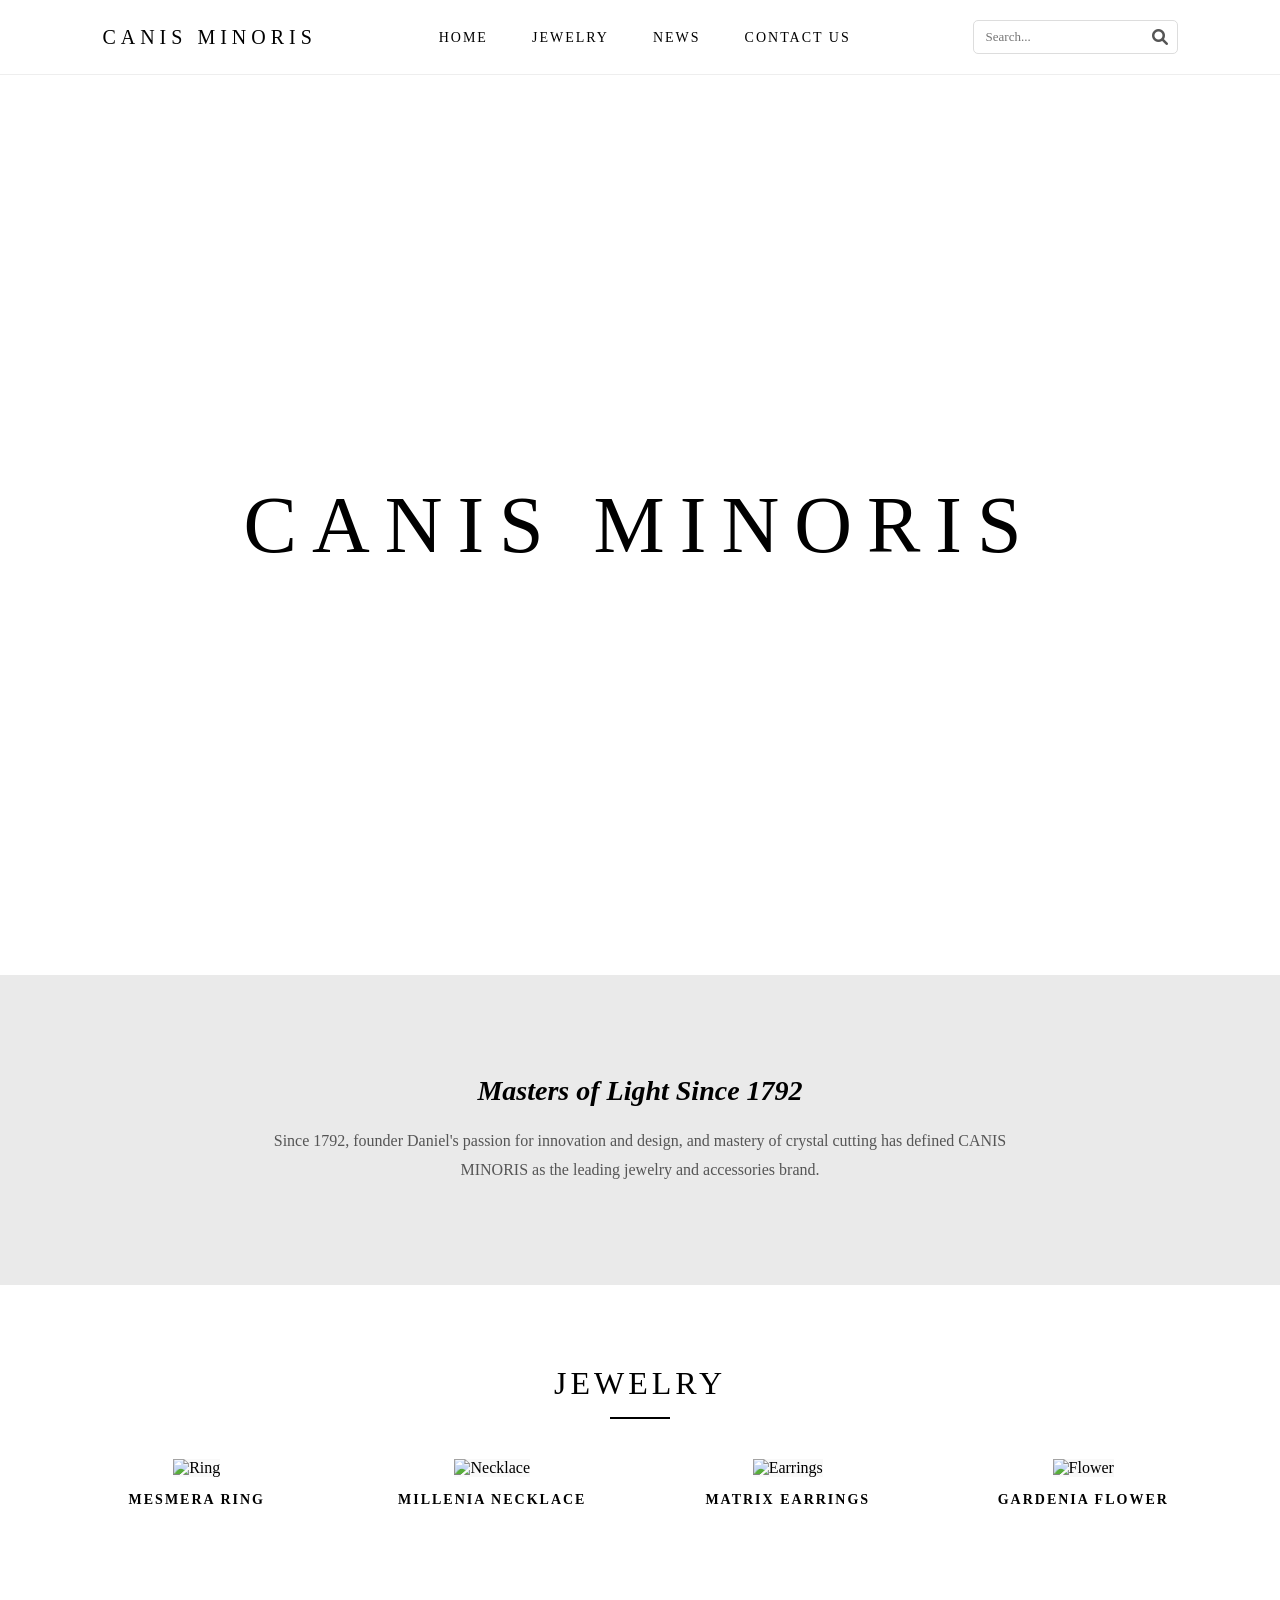
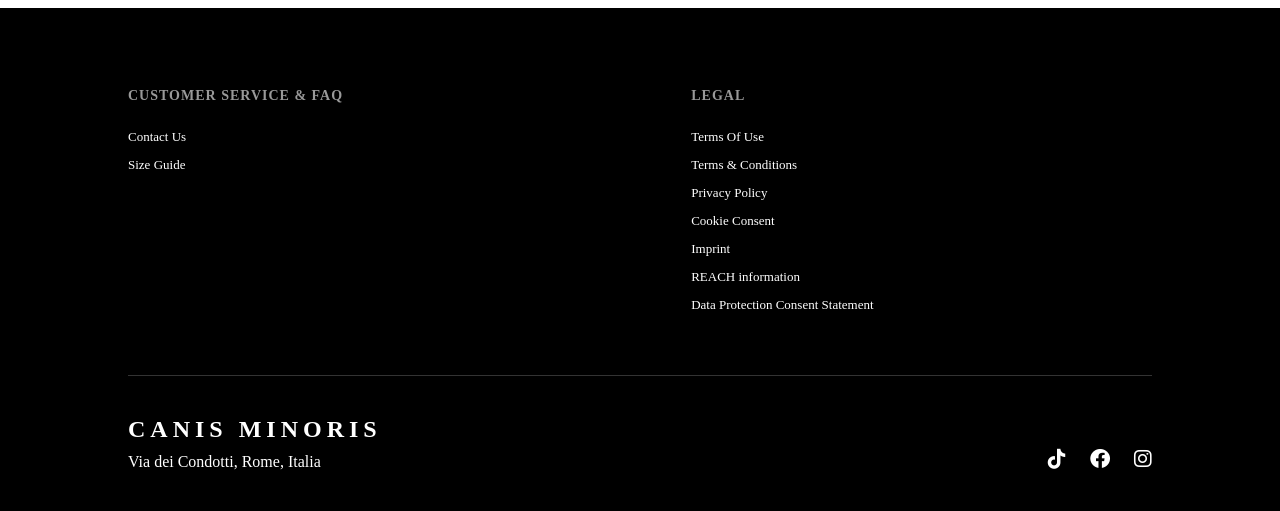
==== commit 98baeeb9: "1" ====
--- a/index.html
+++ b/index.html
@@ -10,12 +10,32 @@
 </head>
 
 <body>
+  <header class="main-header">
 
-  <header class="hero-header">
+    <div class="header-left">
+      <h2 class="logo">CANIS MINORIS</h2>
+    </div>
+
+    <nav class="nav-menu">
+      <a href="./index.html">Home</a>
+      <a href="./Jewelry.html">Jewelry</a>
+      <a href="#">News</a>
+      <a href="#">Contact Us</a>
+    </nav>
+
+    <div class="header-right">
+      <div class="search-box">
+        <input type="text" placeholder="Search...">
+        <i class="fas fa-search"></i>
+      </div>
+    </div>
+
+  </header>
+  <div class="hero-header">
     <div class="logo-container">
       <h1>CANIS MINORIS</h1>
     </div>
-  </header>
+  </div>
 
   <main class="content">
     <section class="brand-intro">
@@ -25,6 +45,7 @@
     </section>
 
     <section class="product-slider-section">
+      <h2 class="section-title">Jewelry</h2>
       <div class="slider-wrapper">
         <div class="product-card">
           <img src="https://i.pinimg.com/1200x/a9/7d/d7/a97dd72beced3b838ac09aabf81c5877.jpg" alt="Ring">
--- a/style.css
+++ b/style.css
@@ -9,8 +9,76 @@
     background-color: #ffffff;
     overflow-x: hidden;
 }
-
-/* Header */
+.main-header{
+    width:100%;
+    display:flex;
+    justify-content:space-between;
+    align-items:center;
+    padding:20px 8%;
+    background:#fff;
+    border-bottom:1px solid #eee;
+    position:sticky;
+    top:0;
+    z-index:1000;
+}
+
+.logo{
+    font-size:20px;
+    letter-spacing:5px;
+    font-weight:400;
+}
+
+.nav-menu a{
+    margin:0 20px;
+    text-decoration:none;
+    color:#000;
+    font-size:14px;
+    letter-spacing:2px;
+    text-transform:uppercase;
+    position:relative;
+}
+
+.nav-menu a::after{
+    content:"";
+    position:absolute;
+    width:0;
+    height:1px;
+    background:black;
+    left:0;
+    bottom:-5px;
+    transition:0.3s;
+}
+
+.nav-menu a:hover::after{
+    width:100%;
+}
+
+.header-right{
+    display:flex;
+    align-items:center;
+   
+}
+
+.search-box{
+    position:relative;
+    
+}
+
+.search-box input{
+    padding:8px 35px 8px 12px;
+    border:1px solid #ddd;
+    outline:none;
+    font-size:13px;
+     border-radius: 5px;
+}
+
+.search-box i{
+    position:absolute;
+    right:10px;
+    top:50%;
+    transform:translateY(-50%);
+    color:#555;
+}
 .hero-header {
     height: 100vh;
     display: flex;
@@ -35,11 +103,10 @@
     color: #000;
 }
 
-/* Intro */
 .brand-intro {
     padding: 100px 20%;
     text-align: center;
-    background-color: #fff;
+    background-color: #eaeaea;
 }
 
 .brand-intro h2 {
@@ -54,7 +121,6 @@
     line-height: 1.8;
 }
 
-/* Product slider */
 .product-slider-section {
     padding-bottom: 100px;
     overflow-x: auto;
@@ -69,14 +135,13 @@
 .slider-wrapper {
     display: flex;
     padding: 0 5%;
-    display: flex;
     justify-content: space-between;
+    gap: 30px;
 }
 
 .product-card {
     max-width: 400px;
     width: 100%;
-    margin-right: 30px;
     text-align: center;
     transition: 0.4s;
 }
@@ -95,14 +160,12 @@
     text-transform: uppercase;
 }
 
-/* Footer */
 .main-footer {
     background-color: #000;
     color: #fff;
     padding: 80px 10% 40px;
 }
 
-/* THAY GRID BẰNG FLEX */
 .footer-columns {
     display: flex;
     justify-content: space-between;
@@ -144,7 +207,6 @@
     margin-bottom: 40px;
 }
 
-/* Footer bottom */
 .footer-bottom {
     display: flex;
     justify-content: space-between;
@@ -165,4 +227,23 @@
 }
 
 .social-icons a:hover {
-    color: #999+    color: #999;
+}
+.section-title{
+    text-align: center;
+    font-size: 32px;
+    letter-spacing: 4px;
+    margin: 80px 0 40px 0;
+    font-weight: 400;
+    text-transform: uppercase;
+    position: relative;
+}
+
+.section-title::after{
+    content: "";
+    width: 60px;
+    height: 2px;
+    background: black;
+    display: block;
+    margin: 15px auto 0;
+}
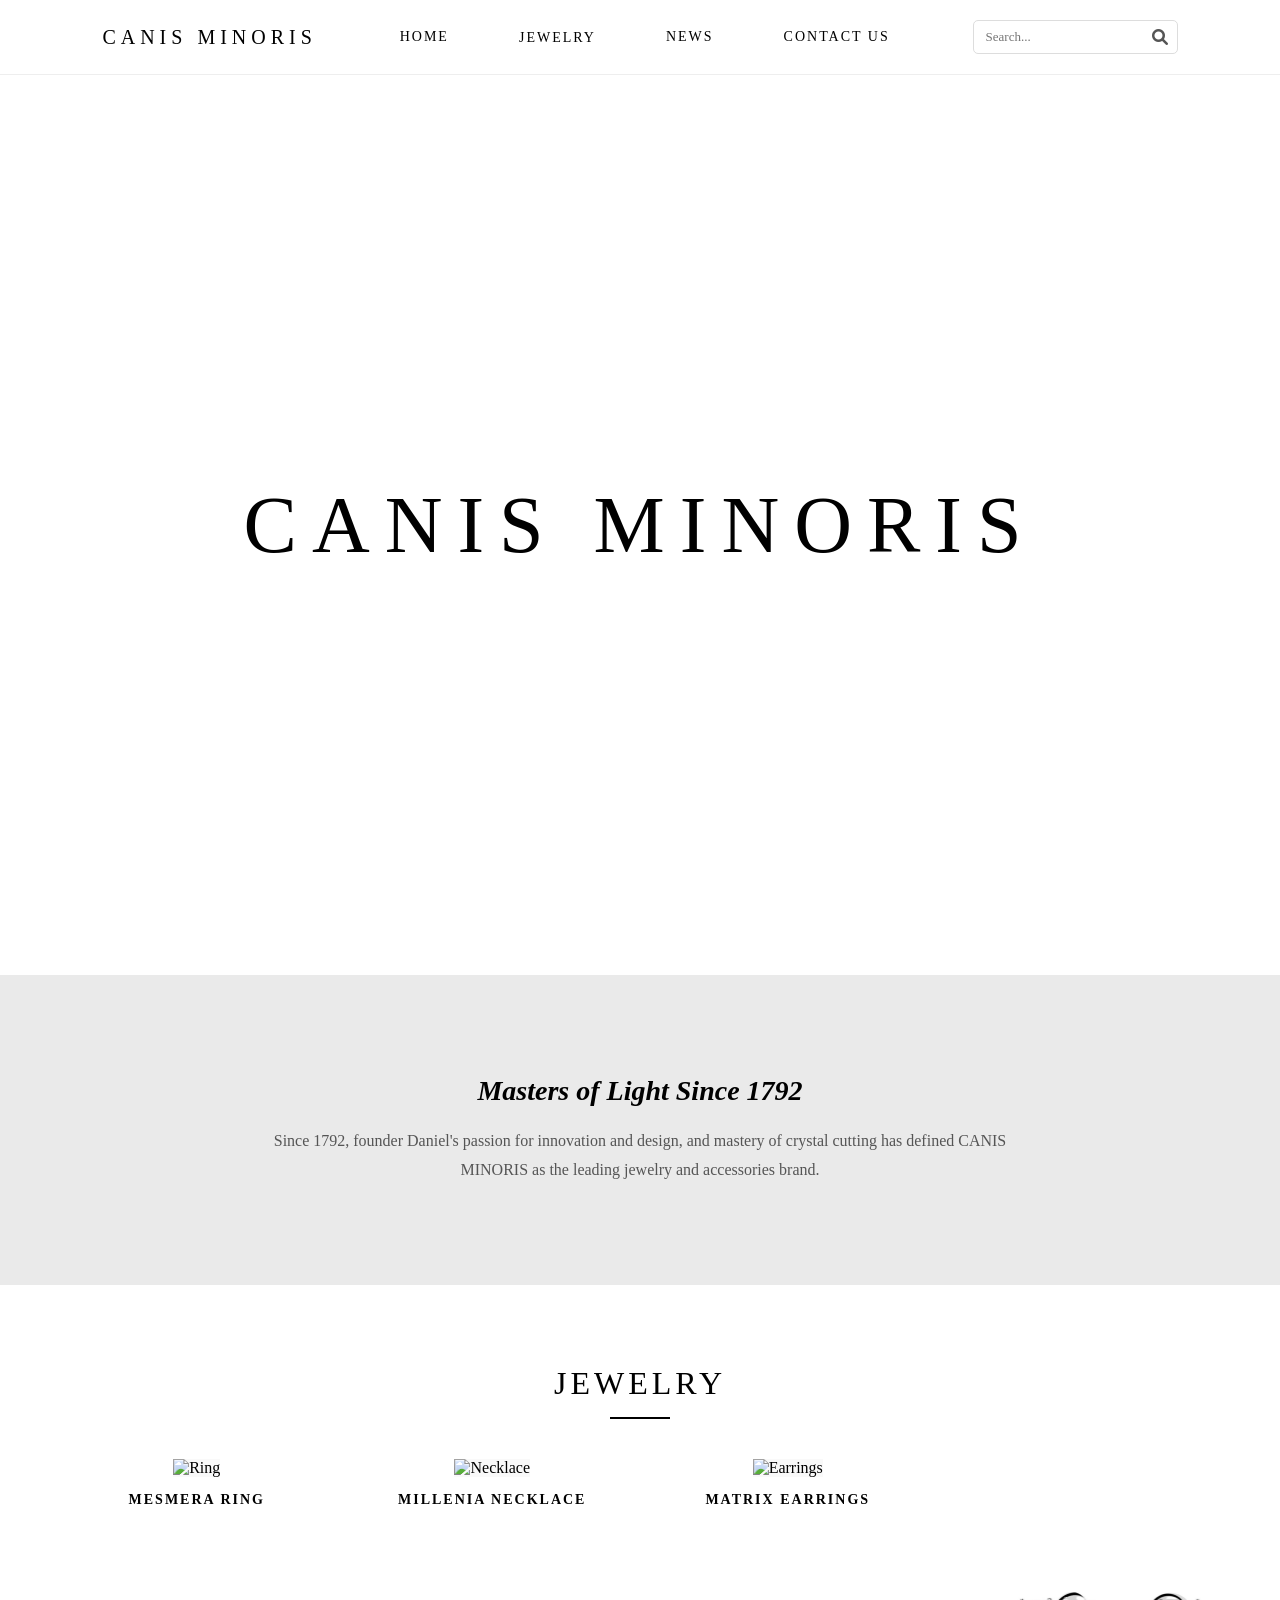
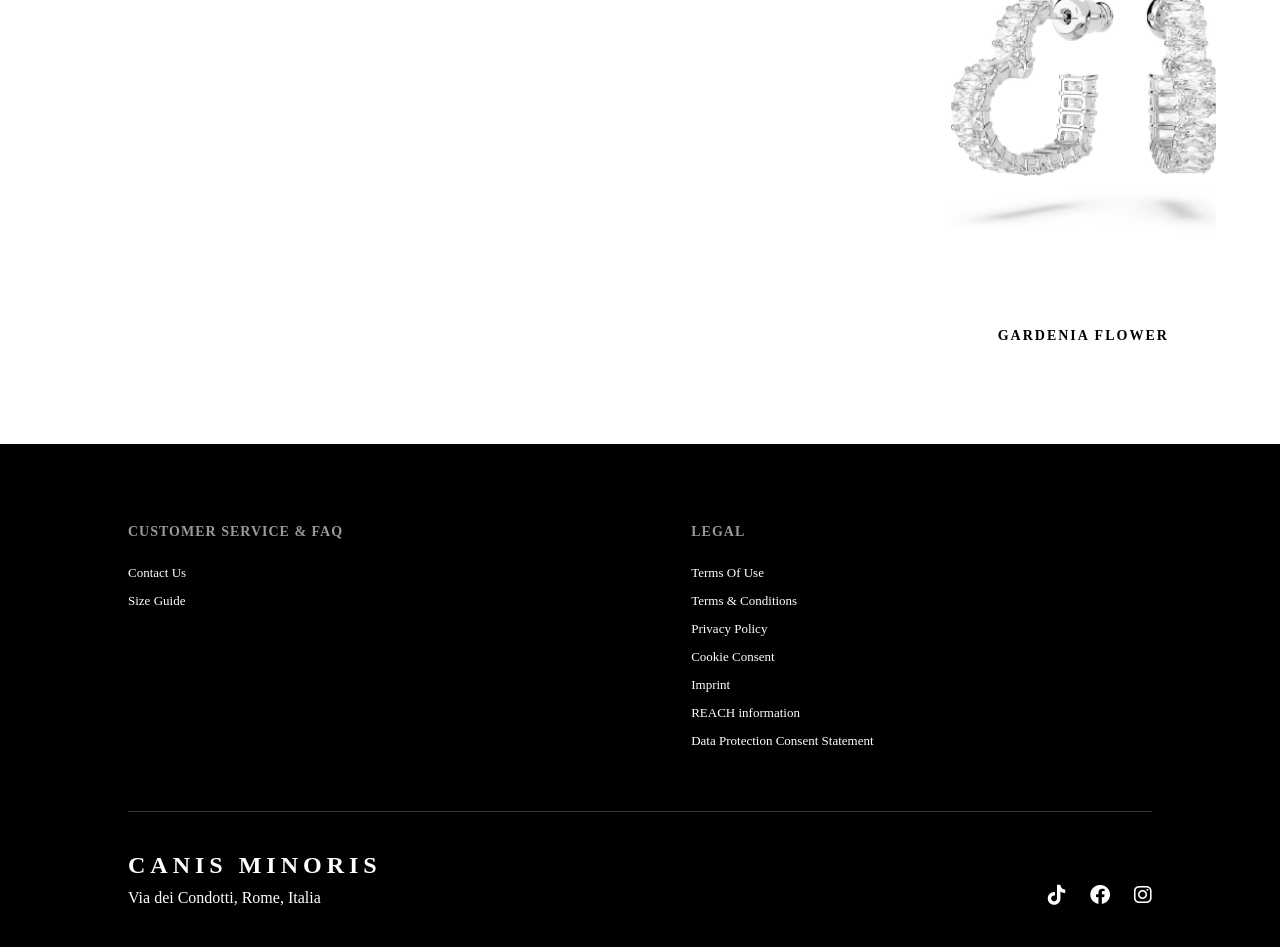
==== commit 924b9aa9: "1" ====
--- a/index.html
+++ b/index.html
@@ -11,26 +11,29 @@
 
 <body>
   <header class="main-header">
-
-    <div class="header-left">
-      <h2 class="logo">CANIS MINORIS</h2>
-    </div>
-
-    <nav class="nav-menu">
-      <a href="./index.html">Home</a>
-      <a href="./Jewelry.html">Jewelry</a>
-      <a href="#">News</a>
-      <a href="#">Contact Us</a>
-    </nav>
-
-    <div class="header-right">
-      <div class="search-box">
-        <input type="text" placeholder="Search...">
-        <i class="fas fa-search"></i>
-      </div>
-    </div>
-
-  </header>
+        <div class="header-left">
+            <h2 class="logo">CANIS MINORIS</h2>
+        </div>
+        <nav class="nav-menu">
+            <a href="./index.html">Home</a>
+            <div class="dropdown">
+                <a href="./Jewelry.html">Jewelry</a>
+                <div class="dropdown-menu">
+                    <a href="./Jewelry.html?type=bracelet">Bracelet</a>
+                    <a href="./Jewelry.html?type=necklace">Necklace</a>
+                    <a href="./Jewelry.html?type=ring">Ring</a>
+                </div>
+            </div>
+            <a href="./new.html">News</a>
+            <a href="./contact.html">Contact Us</a>
+        </nav>
+        <div class="header-right">
+            <div class="search-box">
+                <input type="text" placeholder="Search...">
+                <i class="fas fa-search"></i>
+            </div>
+        </div>
+    </header>
   <div class="hero-header">
     <div class="logo-container">
       <h1>CANIS MINORIS</h1>
@@ -60,7 +63,7 @@
           <h3>Matrix Earrings</h3>
         </div>
         <div class="product-card">
-          <img src="https://i.pinimg.com/1200x/bd/6d/21/bd6d21f83c34f366113b29598a69888d.jpg" alt="Flower">
+          <img src="./img/z7594543478060_fb5a46d6b252f3320b5f1f445f94b0ca.jpg" alt="Flower">
           <h3>Gardenia Flower</h3>
         </div>
       </div>
--- a/style.css
+++ b/style.css
@@ -9,76 +9,144 @@
     background-color: #ffffff;
     overflow-x: hidden;
 }
-.main-header{
-    width:100%;
-    display:flex;
-    justify-content:space-between;
-    align-items:center;
-    padding:20px 8%;
-    background:#fff;
-    border-bottom:1px solid #eee;
-    position:sticky;
-    top:0;
-    z-index:1000;
-}
-
-.logo{
-    font-size:20px;
-    letter-spacing:5px;
-    font-weight:400;
-}
-
-.nav-menu a{
-    margin:0 20px;
-    text-decoration:none;
-    color:#000;
-    font-size:14px;
-    letter-spacing:2px;
-    text-transform:uppercase;
-    position:relative;
-}
-
-.nav-menu a::after{
-    content:"";
-    position:absolute;
-    width:0;
-    height:1px;
-    background:black;
-    left:0;
-    bottom:-5px;
-    transition:0.3s;
-}
-
-.nav-menu a:hover::after{
-    width:100%;
-}
-
-.header-right{
-    display:flex;
-    align-items:center;
-   
-}
-
-.search-box{
-    position:relative;
-    
-}
-
-.search-box input{
-    padding:8px 35px 8px 12px;
-    border:1px solid #ddd;
-    outline:none;
-    font-size:13px;
-     border-radius: 5px;
-}
-
-.search-box i{
-    position:absolute;
-    right:10px;
-    top:50%;
-    transform:translateY(-50%);
-    color:#555;
-}
+
+.main-header {
+    width: 100%;
+    display: flex;
+    justify-content: space-between;
+    align-items: center;
+    padding: 20px 8%;
+    background: #fff;
+    border-bottom: 1px solid #eee;
+    position: sticky;
+    top: 0;
+    z-index: 1000;
+}
+
+.nav-menu {
+    display: flex;
+    align-items: center;
+    gap: 30px;
+}
+
+.nav-menu a {
+    text-decoration: none;
+    color: black;
+    font-size: 16px;
+    letter-spacing: 2px;
+}
+
+.dropdown {
+    position: relative;
+}
+
+.dropdown-menu {
+    position: absolute;
+    top: 35px;
+    left: 50%;
+    transform: translateX(-50%) translateY(10px);
+
+    background: white;
+    border: 1px solid #eee;
+    display: flex;
+    flex-direction: column;
+    width: 180px;
+
+    opacity: 0;
+    visibility: hidden;
+    transition: 0.3s ease;
+}
+
+.dropdown-menu a {
+    padding: 12px 0;
+    font-size: 14px;
+    text-align: center;
+    position: relative;
+}
+
+.dropdown-menu a::after {
+    content: "";
+    position: absolute;
+    left: 20%;
+    bottom: 0;
+    width: 0;
+    height: 2px;
+    background: black;
+    transition: 0.3s;
+}
+
+.dropdown-menu a:hover {
+    background: #f7f7f7;
+}
+
+.dropdown-menu a:hover::after {
+    width: 60%;
+}
+
+.dropdown:hover .dropdown-menu {
+    opacity: 1;
+    visibility: visible;
+    transform: translateX(-50%) translateY(0);
+}
+
+.logo {
+    font-size: 20px;
+    letter-spacing: 5px;
+    font-weight: 400;
+}
+
+.nav-menu a {
+    margin: 0 20px;
+    text-decoration: none;
+    color: #000;
+    font-size: 14px;
+    letter-spacing: 2px;
+    text-transform: uppercase;
+    position: relative;
+}
+
+.nav-menu a::after {
+    content: "";
+    position: absolute;
+    width: 0;
+    height: 1px;
+    background: black;
+    left: 0;
+    bottom: -5px;
+    transition: 0.3s;
+}
+
+.nav-menu a:hover::after {
+    width: 100%;
+}
+
+.header-right {
+    display: flex;
+    align-items: center;
+
+}
+
+.search-box {
+    position: relative;
+
+}
+
+.search-box input {
+    padding: 8px 35px 8px 12px;
+    border: 1px solid #ddd;
+    outline: none;
+    font-size: 13px;
+    border-radius: 5px;
+}
+
+.search-box i {
+    position: absolute;
+    right: 10px;
+    top: 50%;
+    transform: translateY(-50%);
+    color: #555;
+}
+
 .hero-header {
     height: 100vh;
     display: flex;
@@ -229,7 +297,8 @@
 .social-icons a:hover {
     color: #999;
 }
-.section-title{
+
+.section-title {
     text-align: center;
     font-size: 32px;
     letter-spacing: 4px;
@@ -239,7 +308,7 @@
     position: relative;
 }
 
-.section-title::after{
+.section-title::after {
     content: "";
     width: 60px;
     height: 2px;
